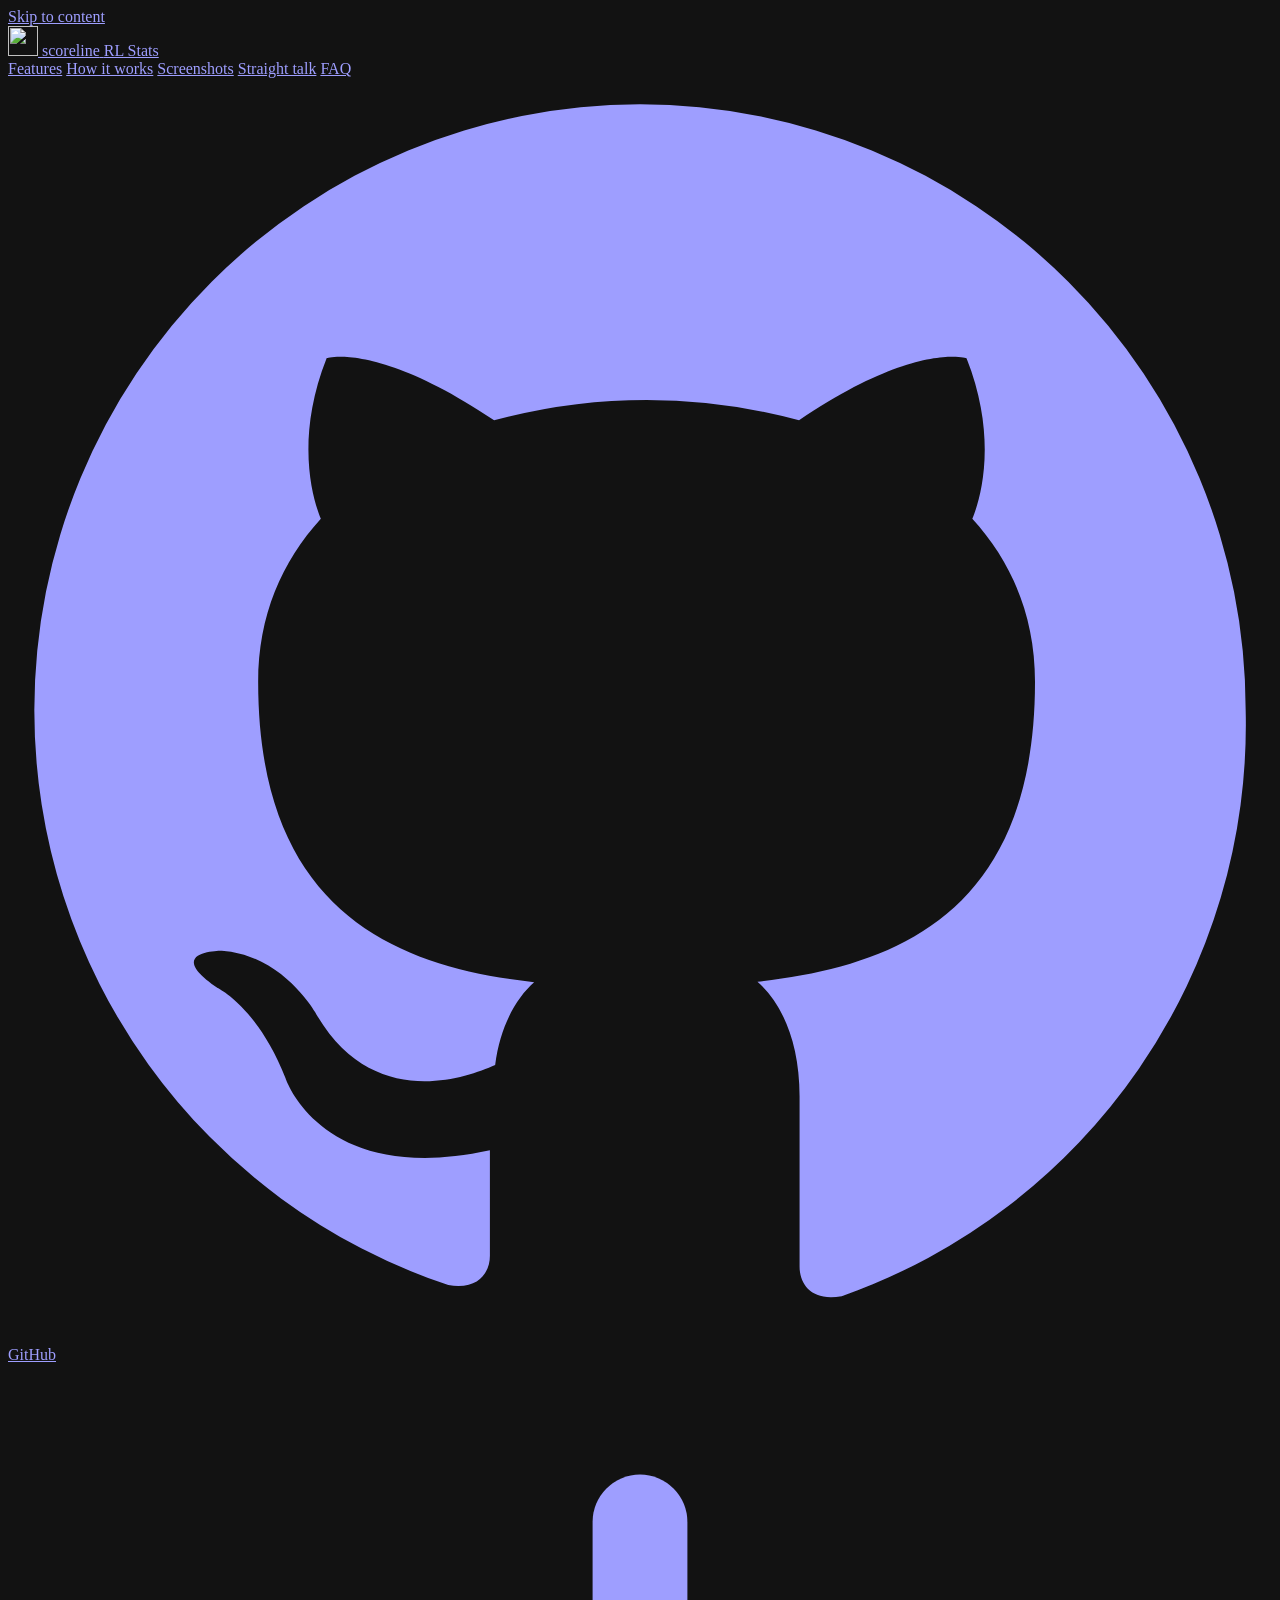
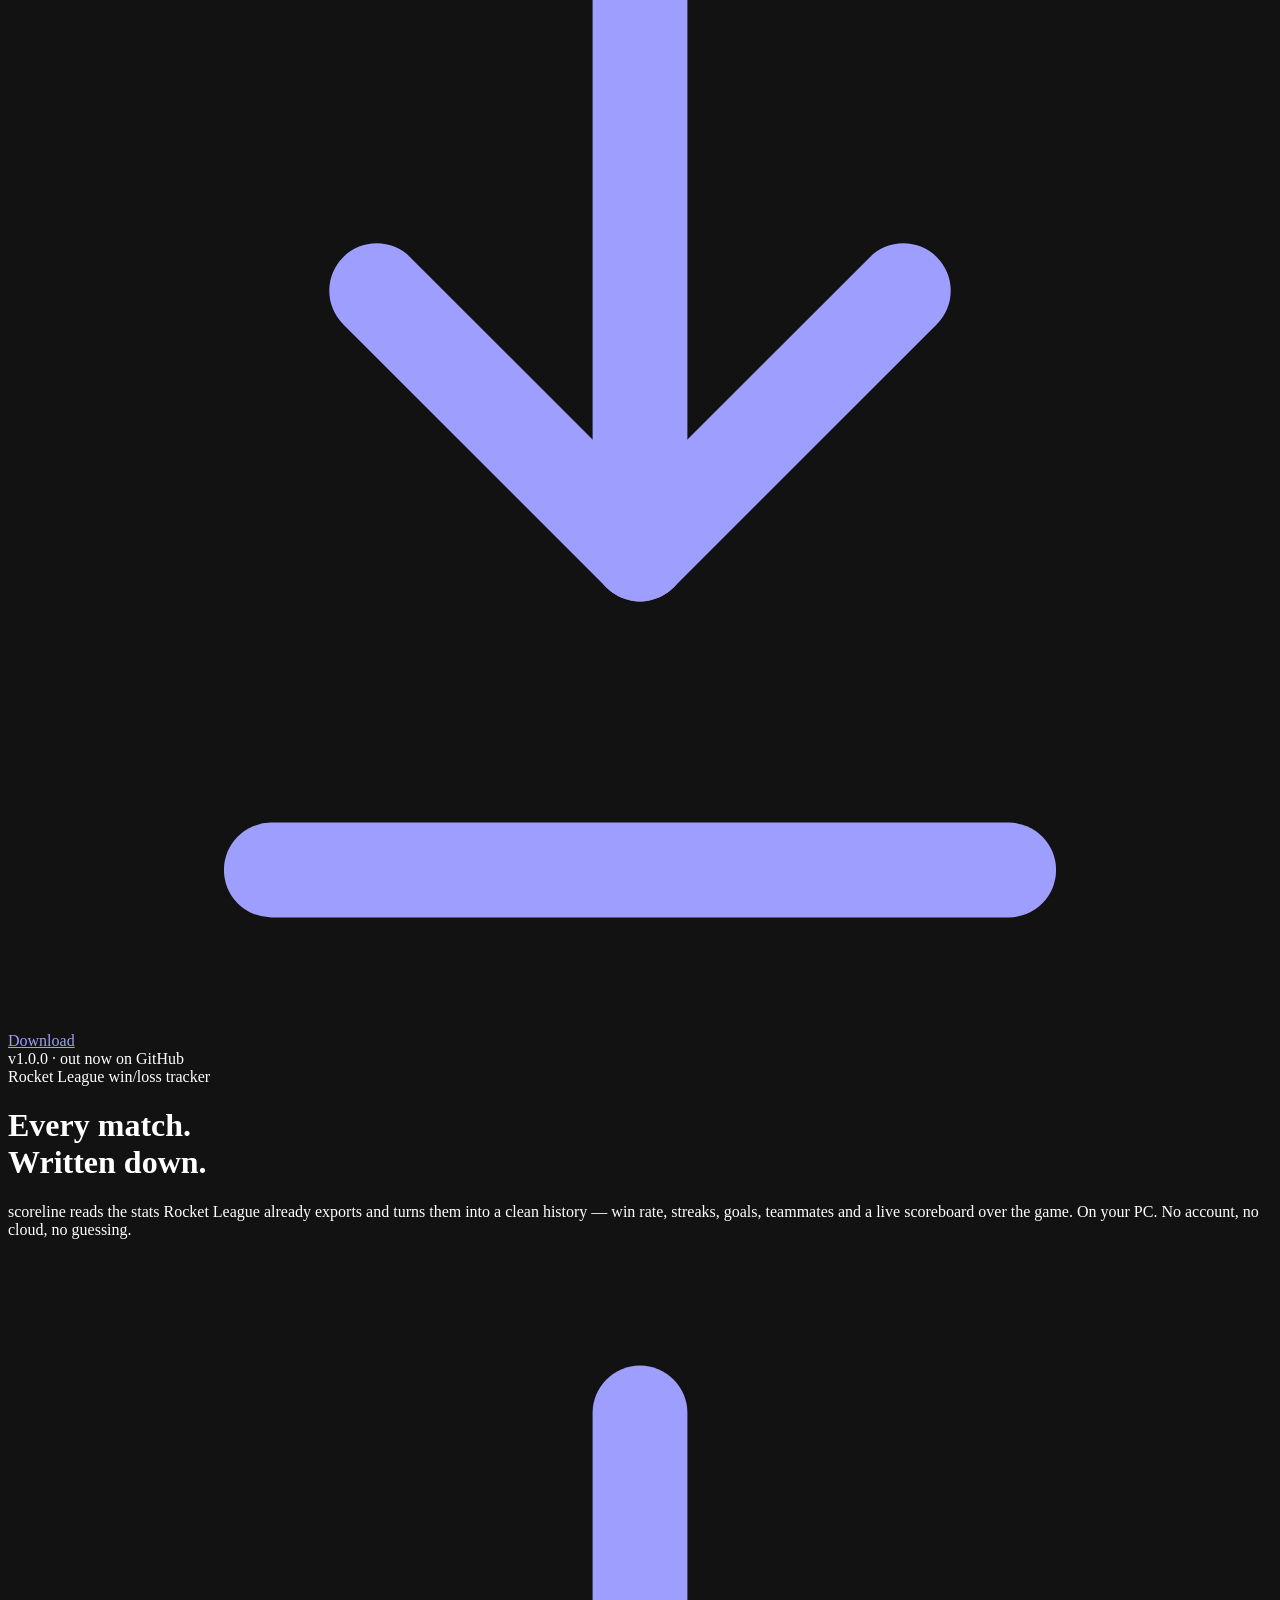
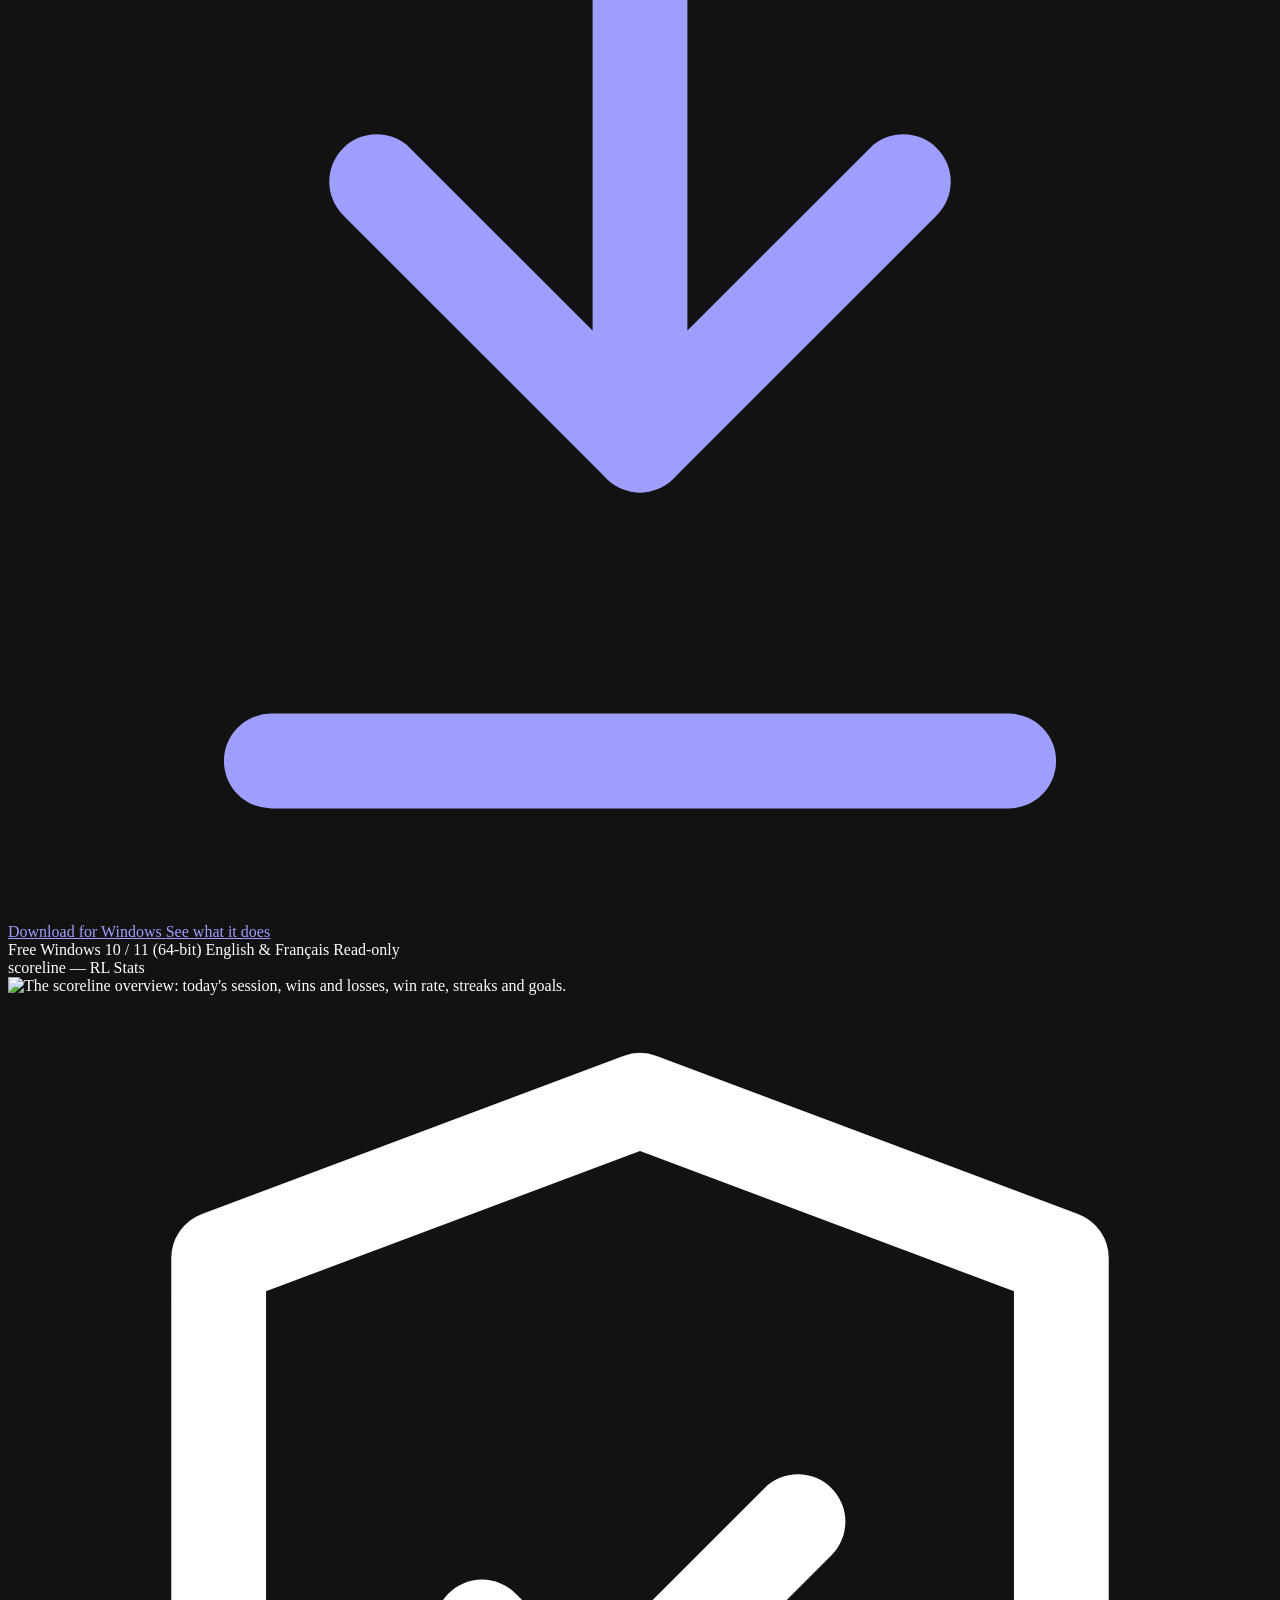
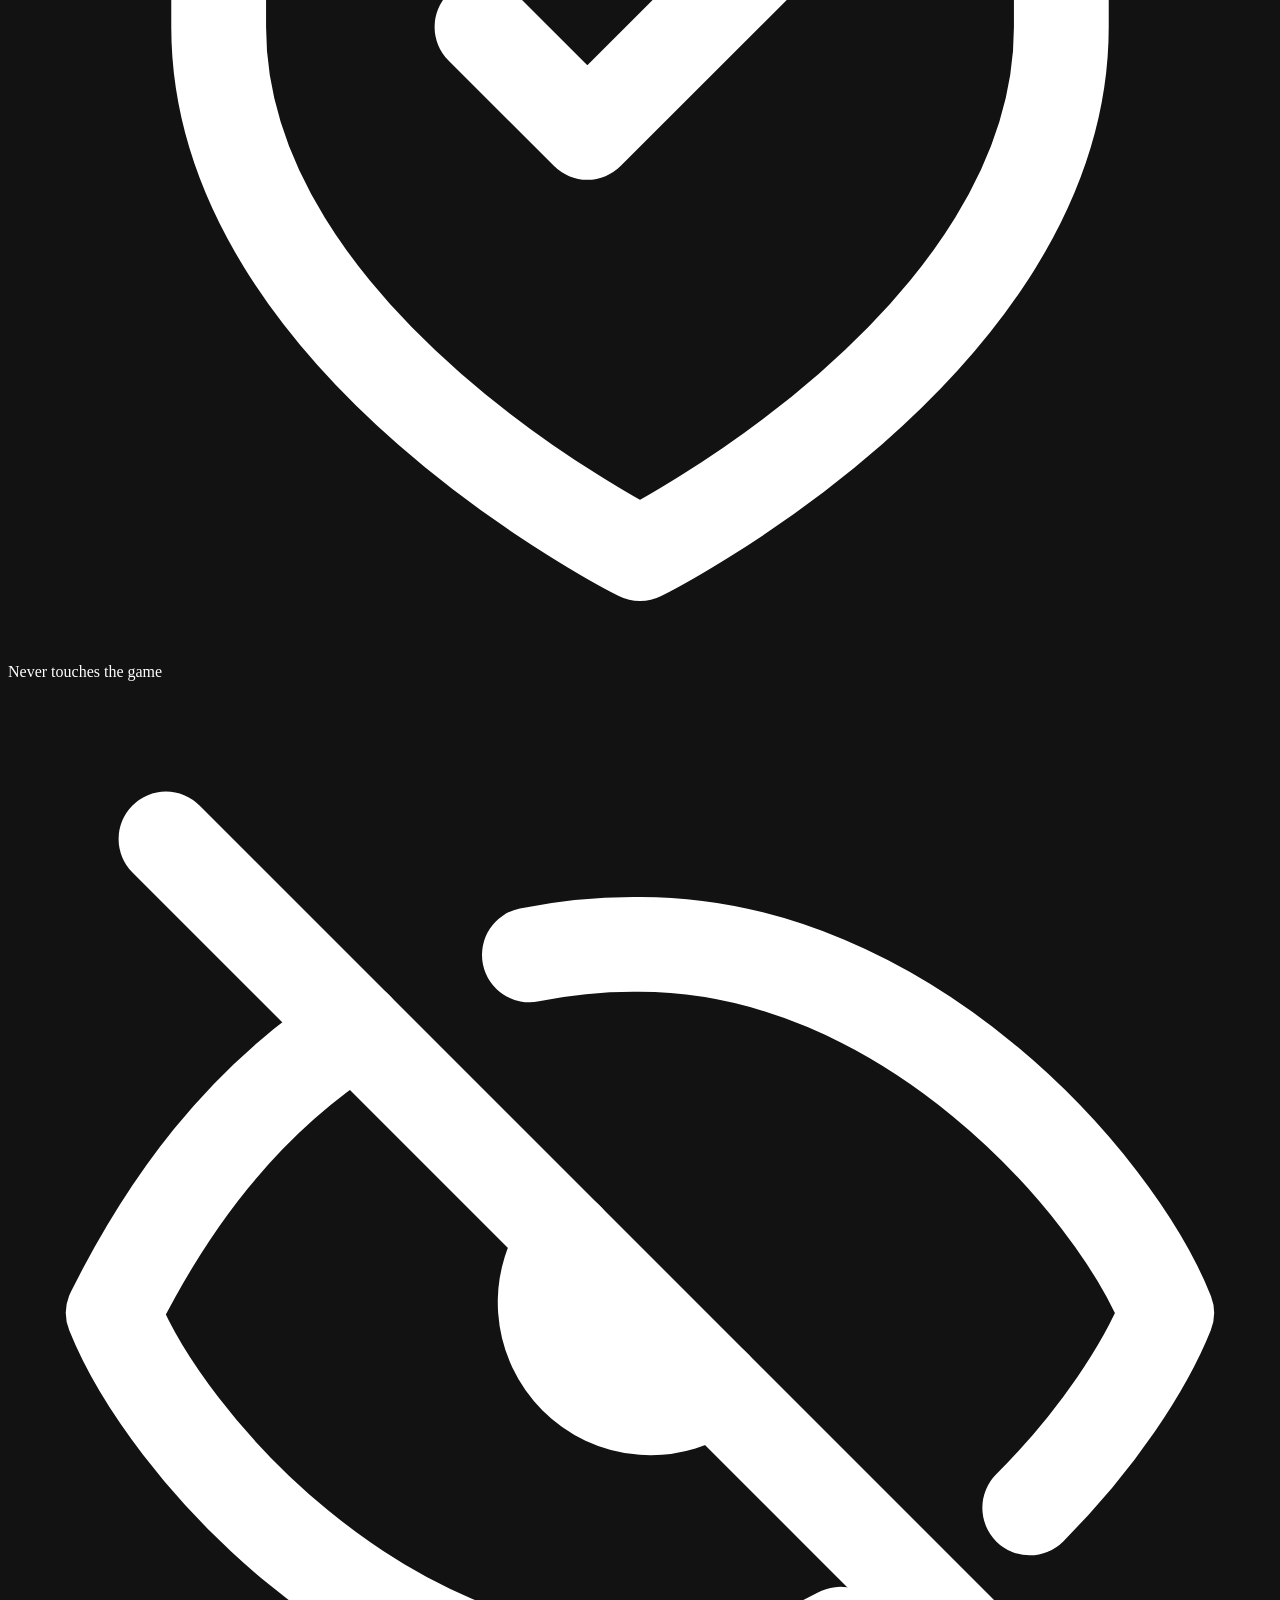
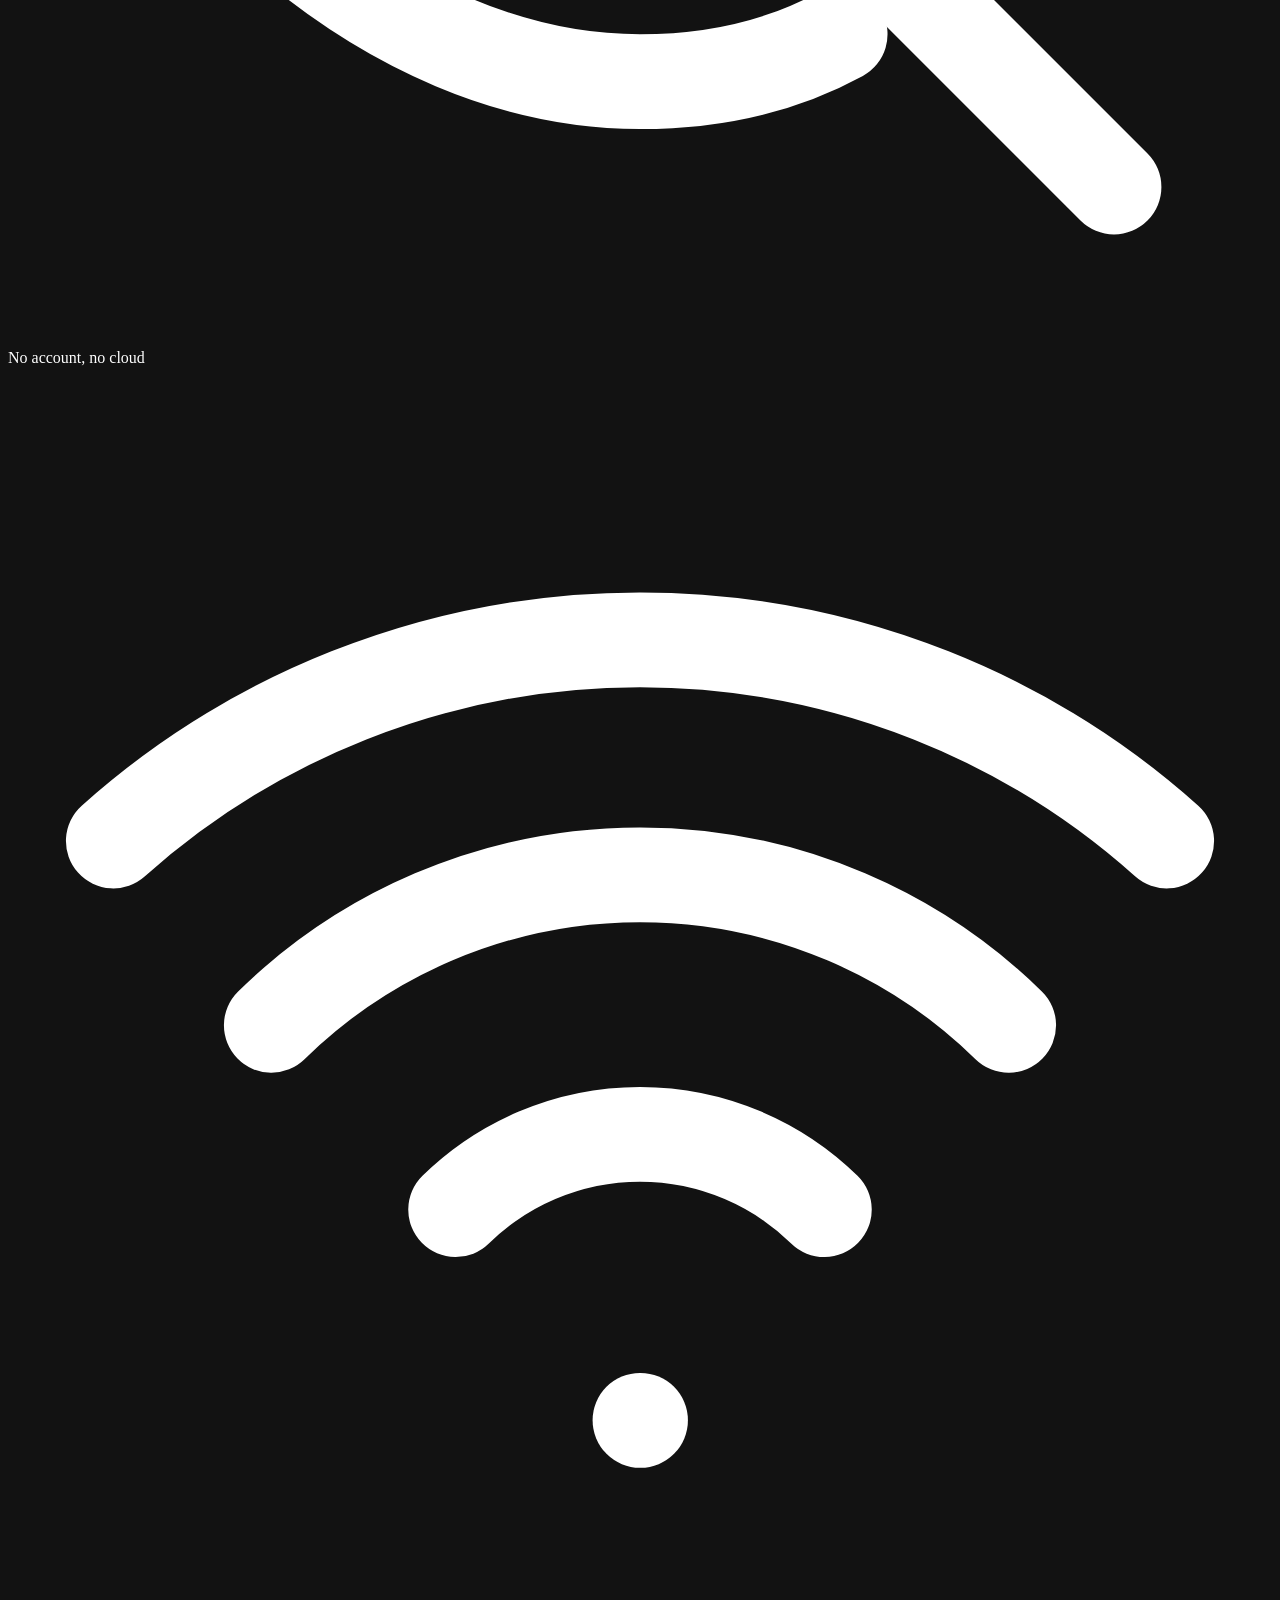
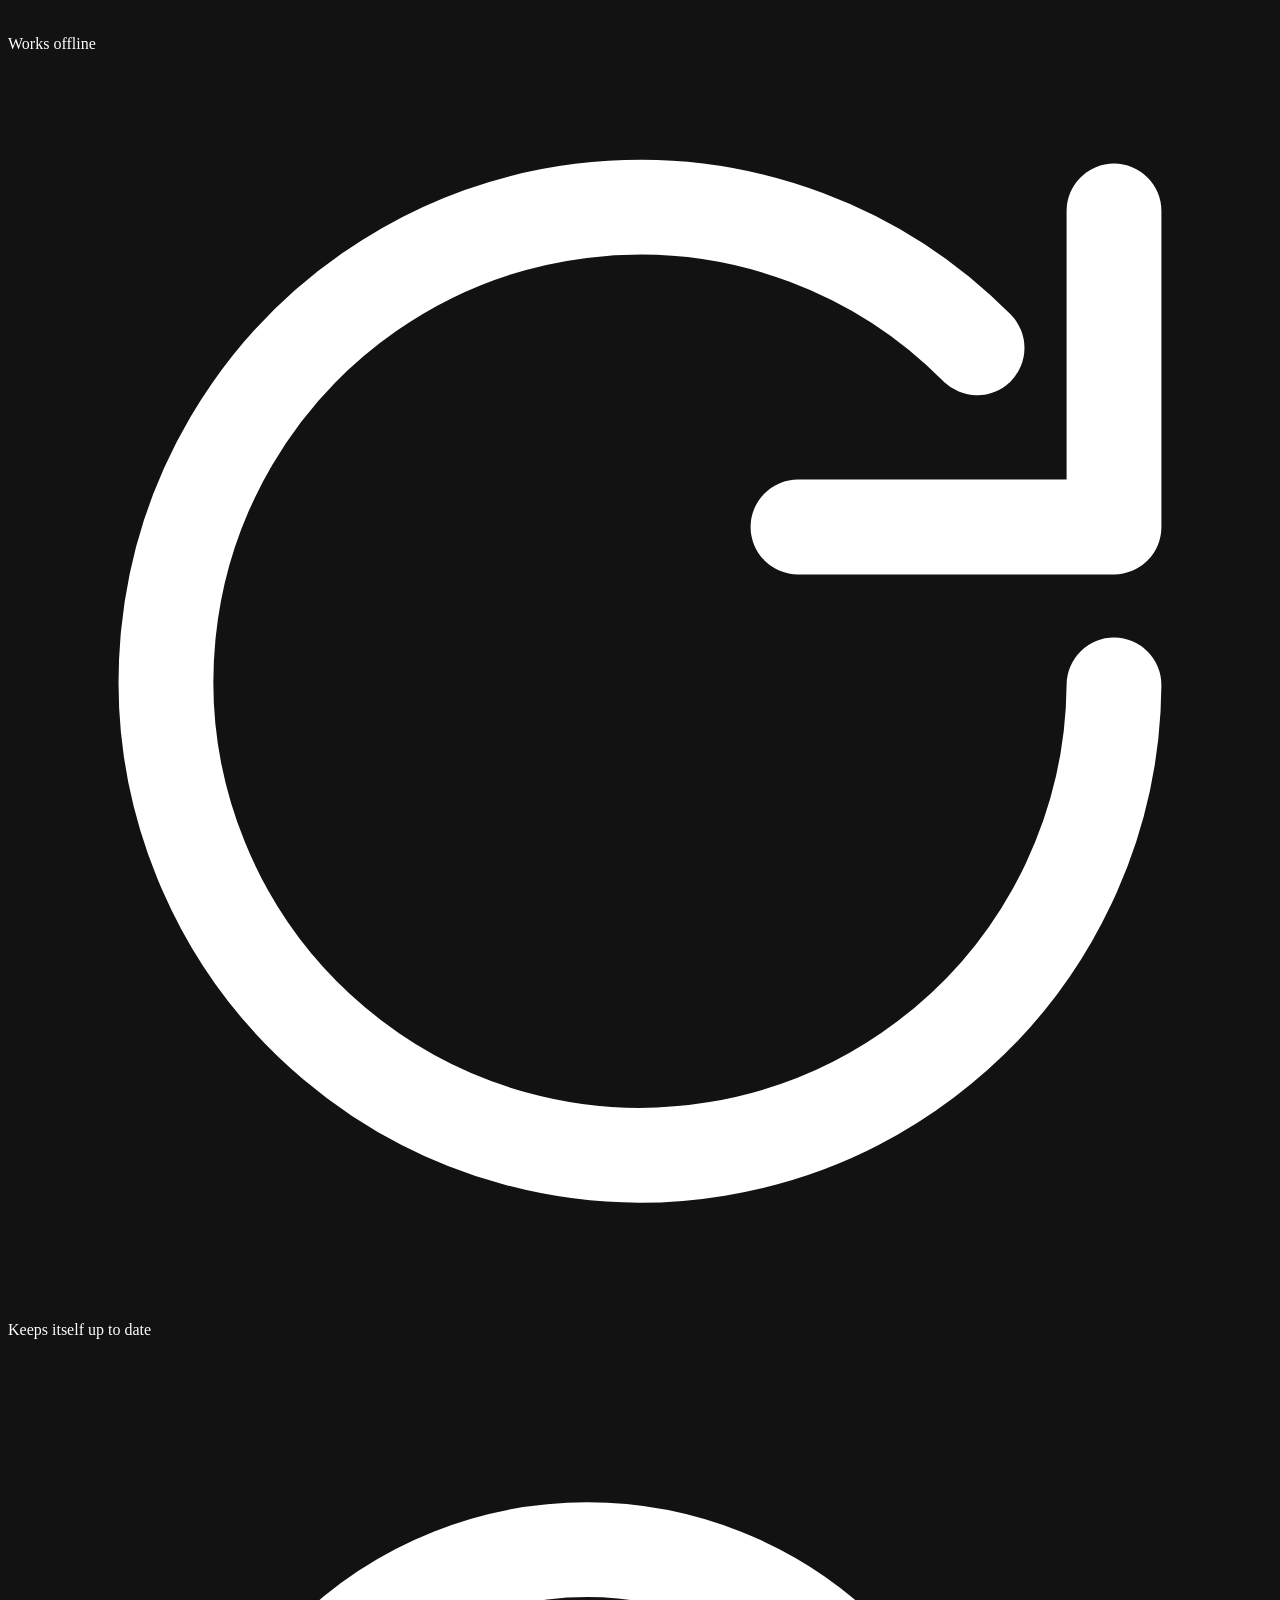
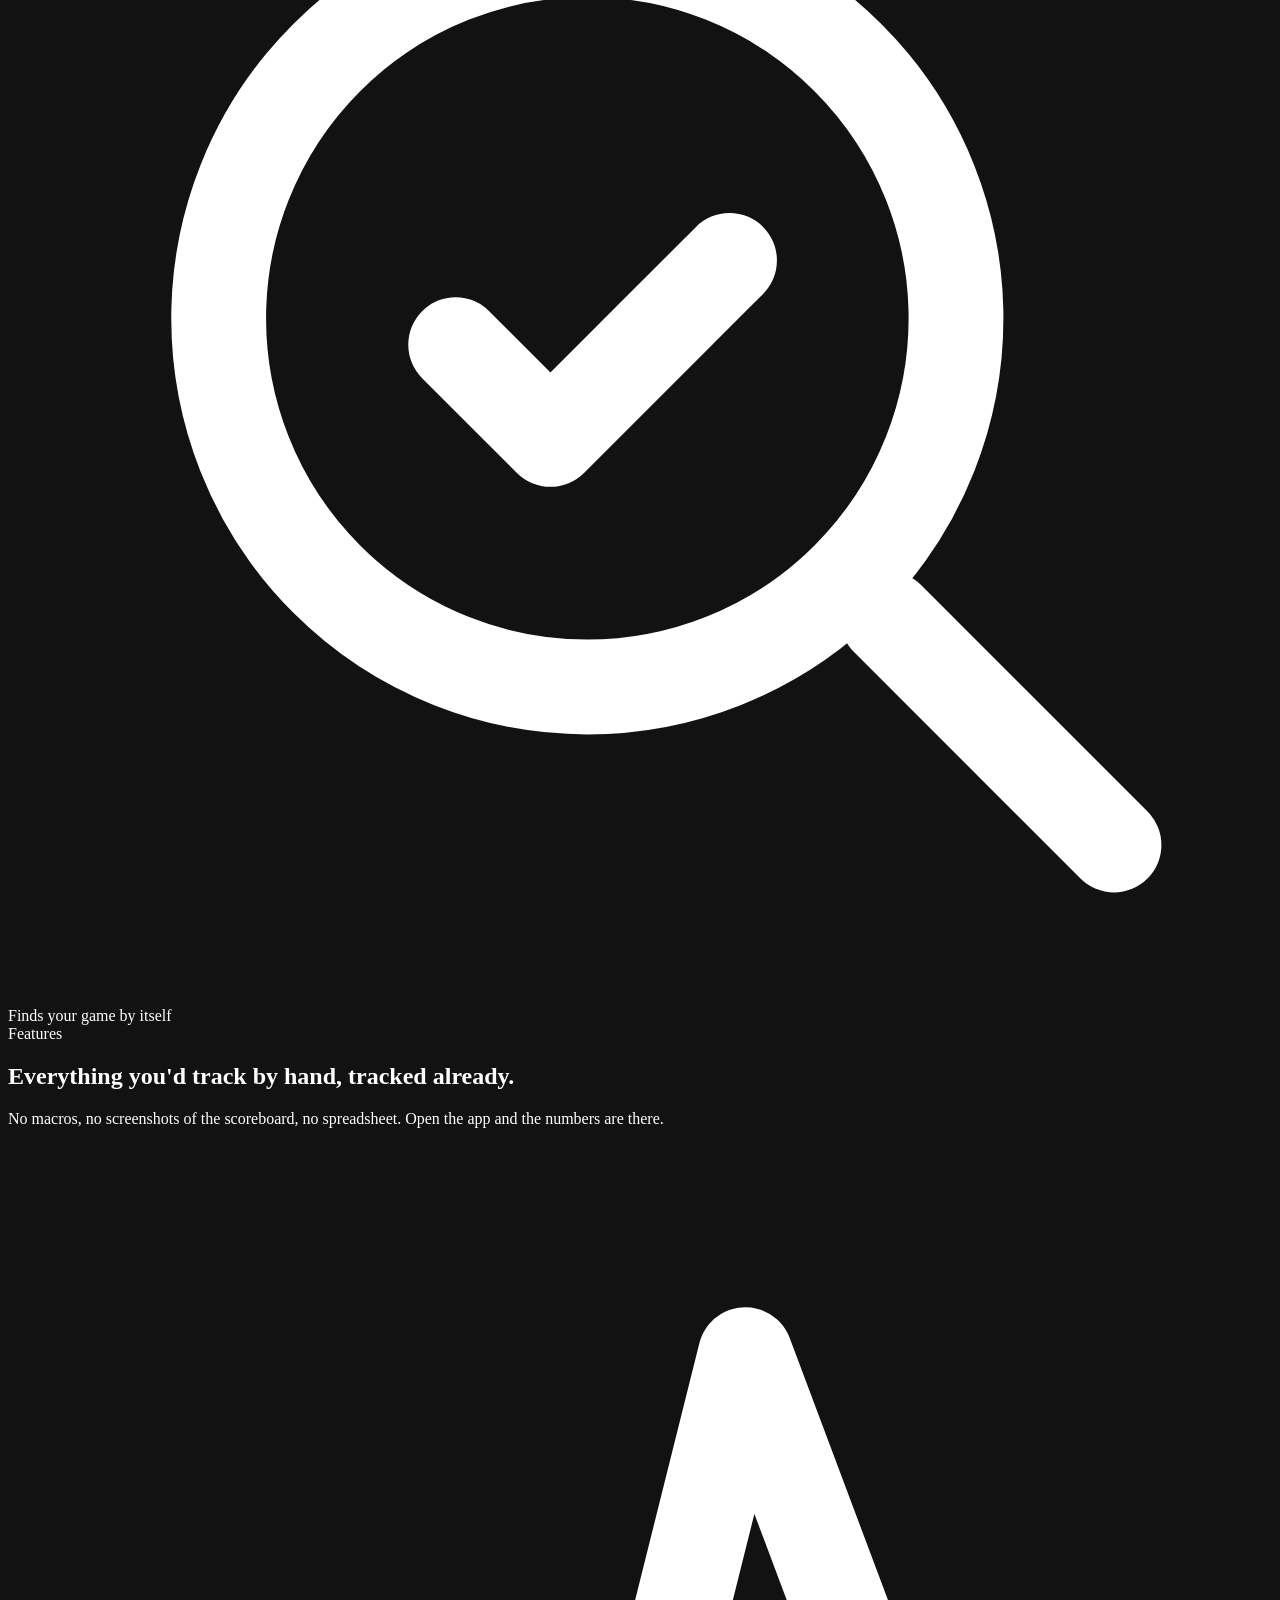
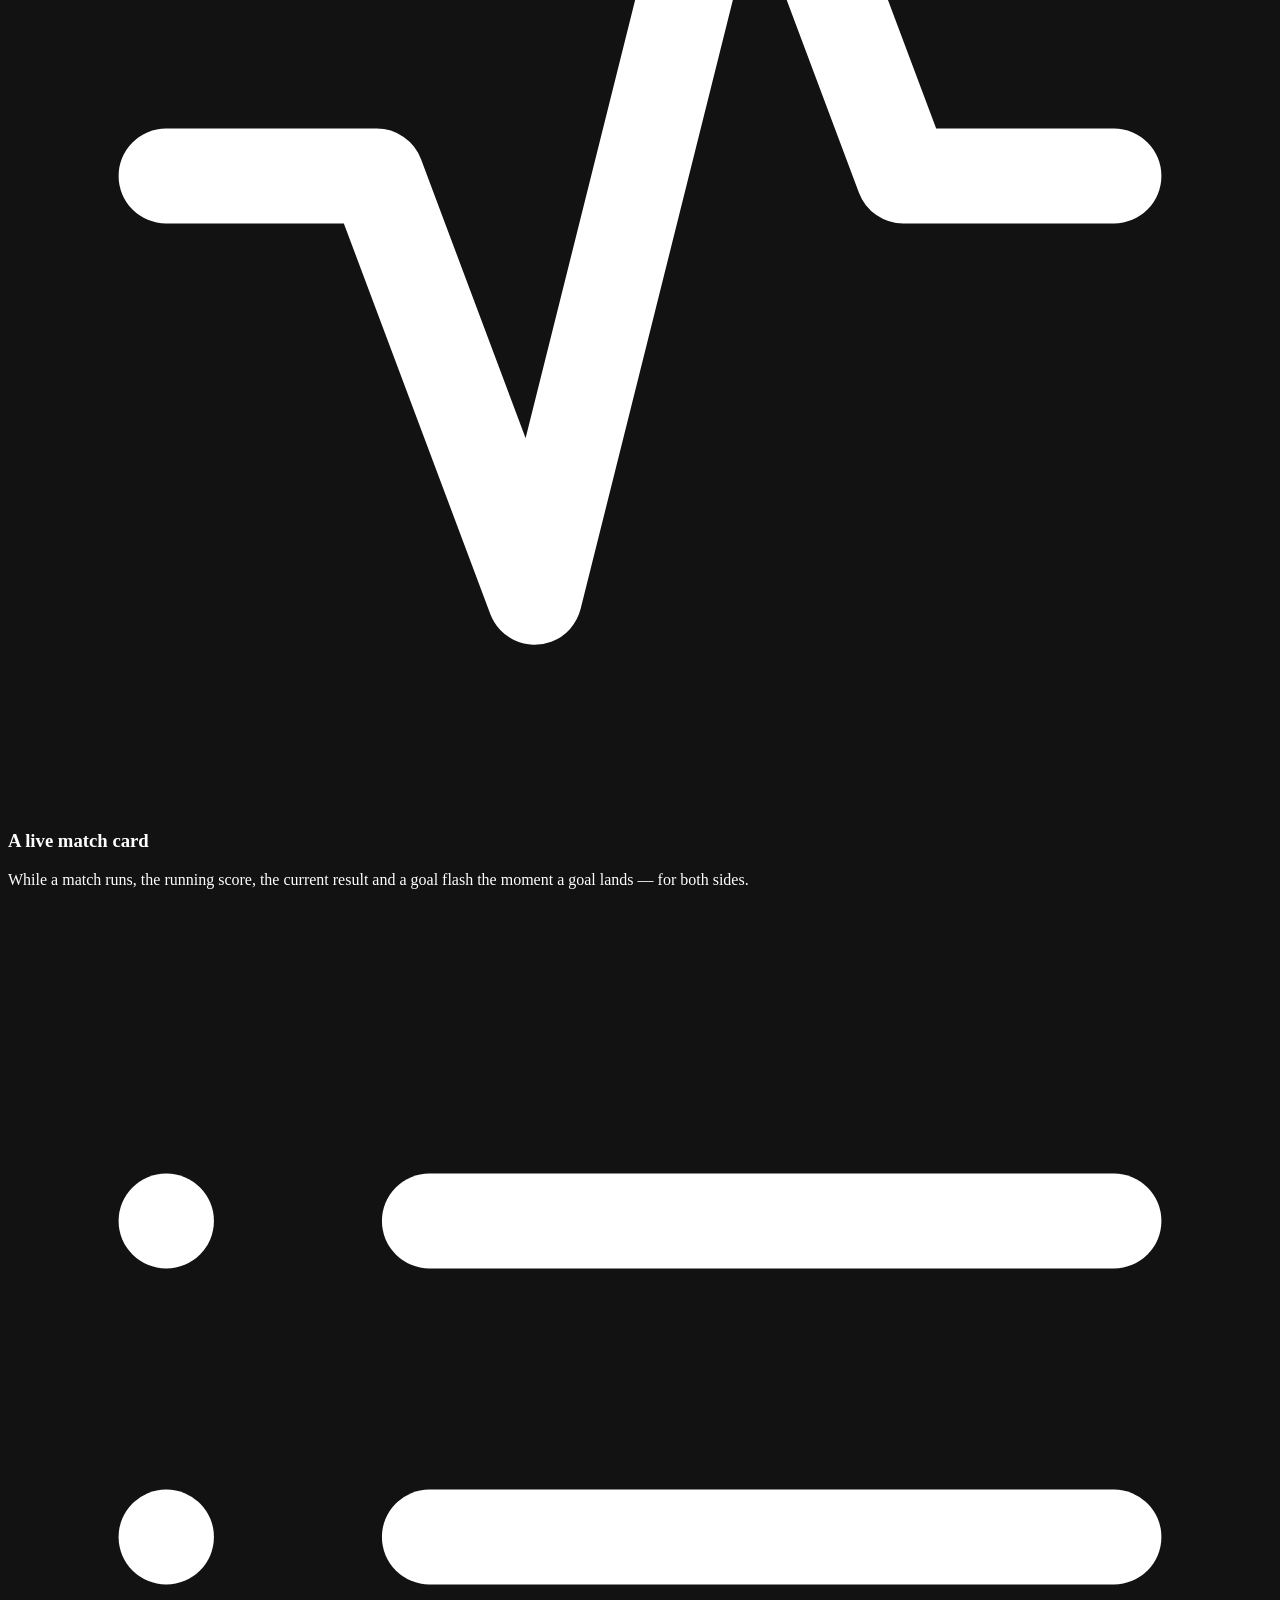
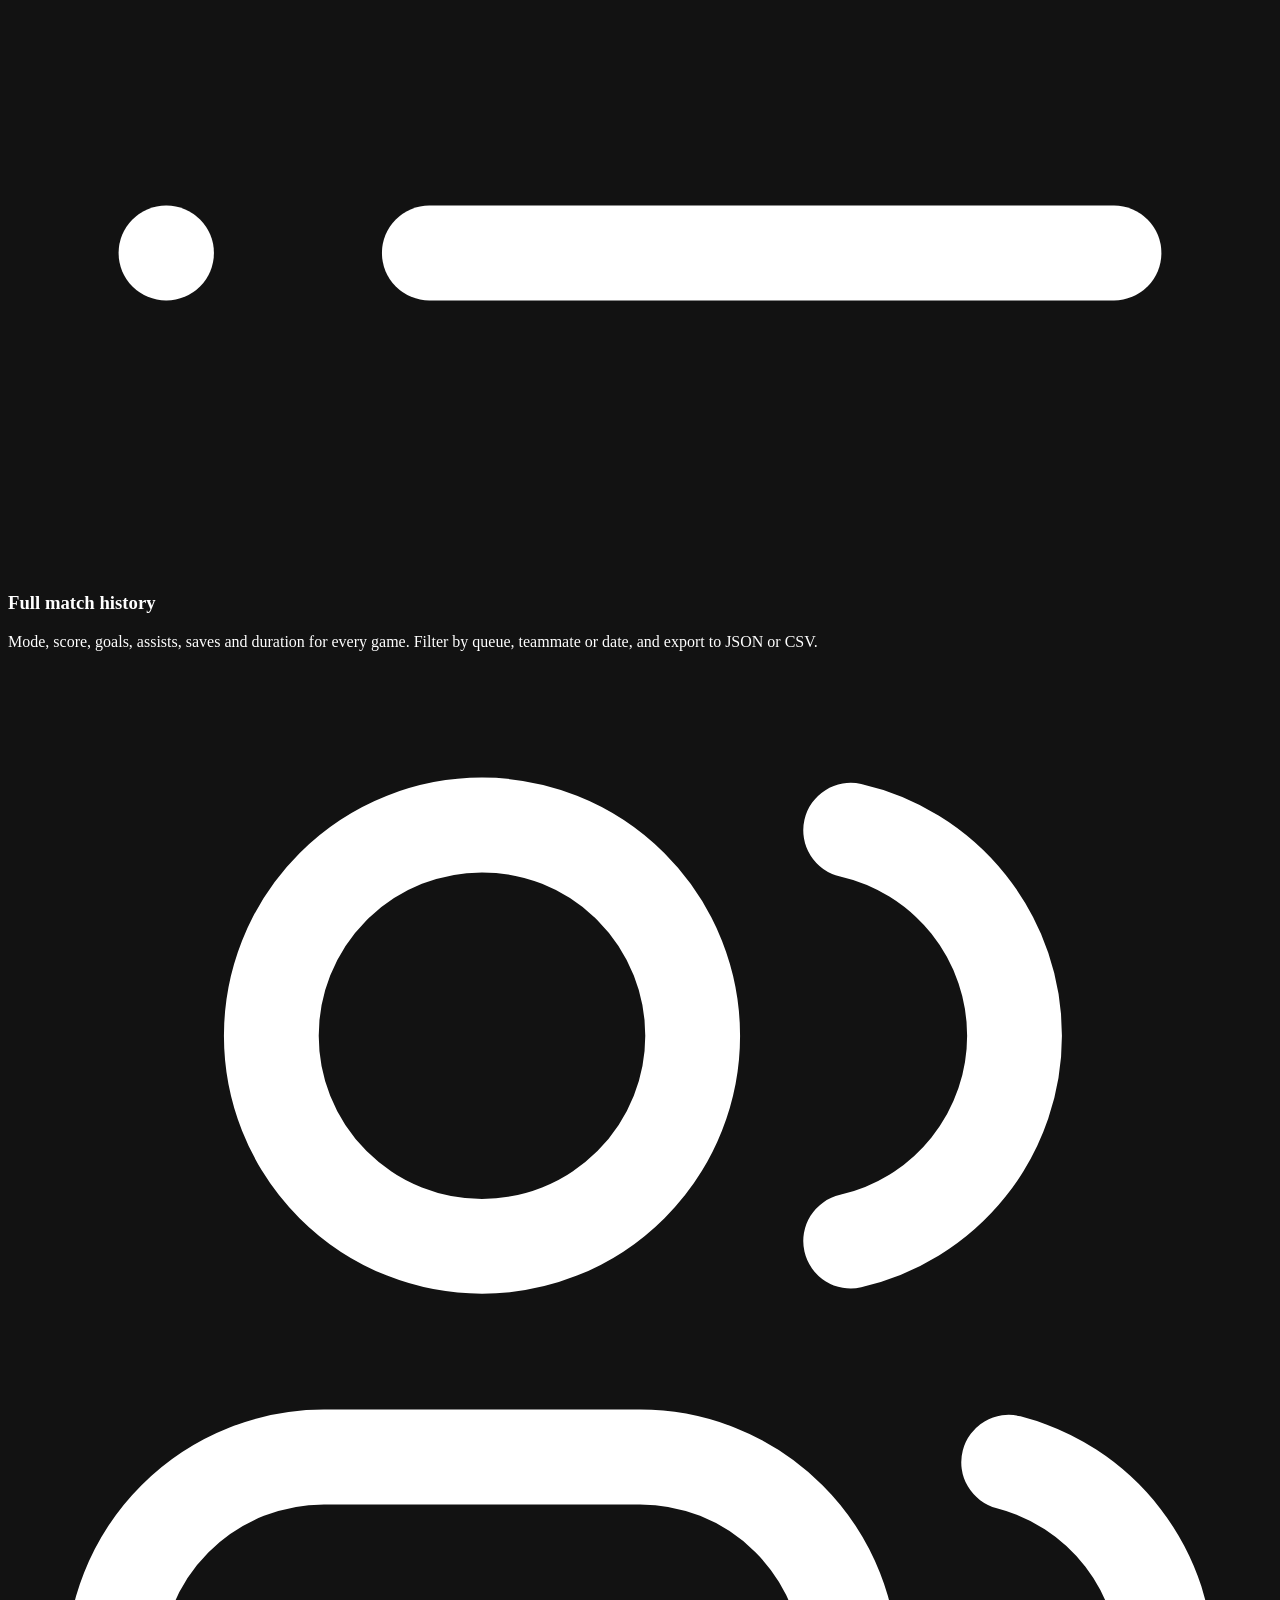
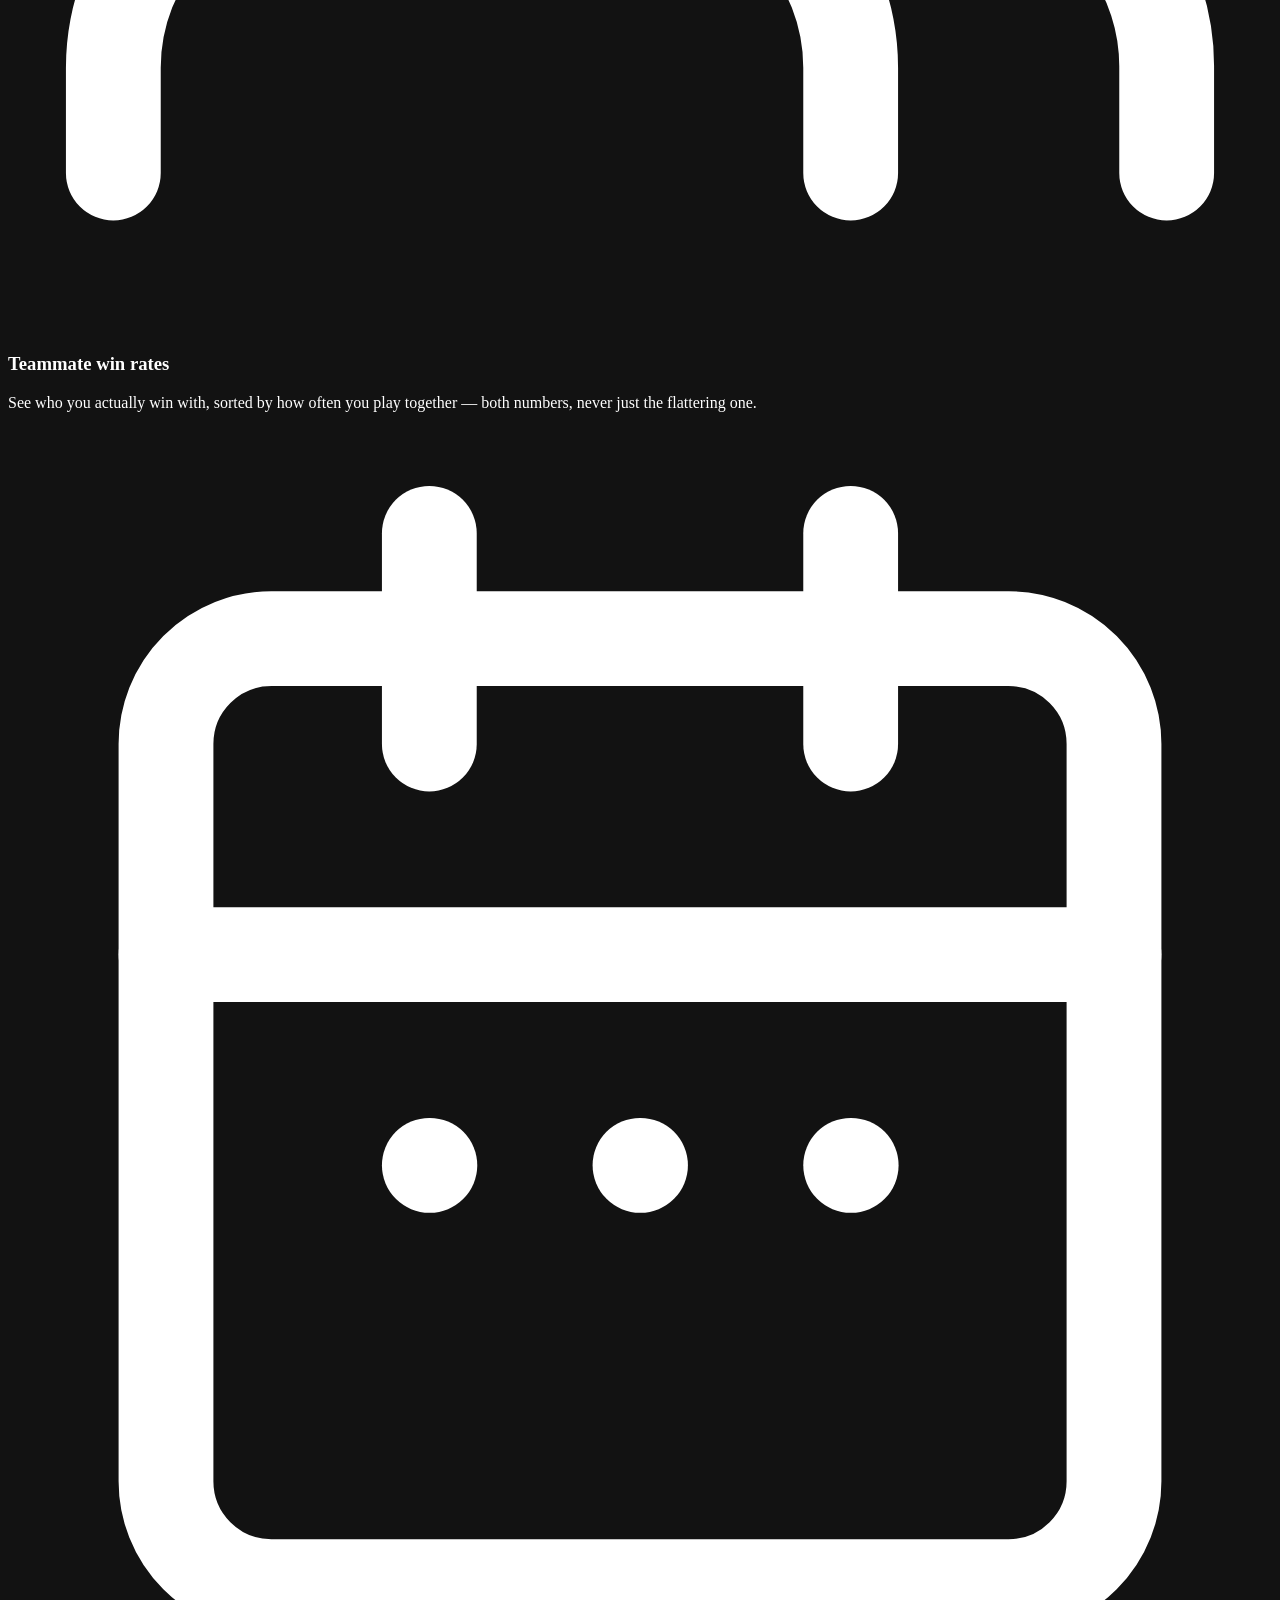
==== docs/index.html @ b396d037 "web: publish landing page (docs/index.html)" ====
<!DOCTYPE html>
<html lang="en">
<head>
<meta charset="UTF-8" />
<meta name="viewport" content="width=device-width, initial-scale=1" />
<title>scoreline — RL Stats · Rocket League win/loss tracker</title>
<meta name="description" content="scoreline reads the stats Rocket League already exports and turns them into a clean match history: win rate, streaks, goals, teammates and a live scoreboard. Read-only, on your PC, no account." />
<meta name="theme-color" content="#0a0d12" />
<meta name="color-scheme" content="dark" />
<link rel="canonical" href="https://scoreline001.github.io/rl-stats/" />
<link rel="icon" href="logo.png" />

<!-- Share cards: this page gets pasted in Discord/WhatsApp, so the preview
     shows the app, the name and one honest line. -->
<meta property="og:type" content="website" />
<meta property="og:title" content="scoreline — Rocket League win/loss tracker" />
<meta property="og:description" content="Win rate, streaks, goals, teammates — read from the stats socket the game itself opens. Read-only, offline, no account." />
<meta property="og:image" content="shots/overview.png" />
<meta name="twitter:card" content="summary_large_image" />
<meta name="twitter:title" content="scoreline — Rocket League win/loss tracker" />
<meta name="twitter:description" content="Every match. Written down. Read-only, offline, no account." />
<meta name="twitter:image" content="shots/overview.png" />

<!-- The reveal animation only ever hides content while JS is running: the
     "js" class gates it, and a timer un-hides everything as a safety net. -->
<script>document.documentElement.classList.add('js');</script>
<link rel="stylesheet" href="styles.css" />
</head>
<body>

<a class="skip" href="#top">Skip to content</a>

<!--
  Download links point at GitHub Releases for scoreline001/rl-stats.
  The static hrefs below are the fallback; a small script upgrades them to
  the exact asset URL (and fills version / size / date) when GitHub answers.
-->
<nav class="nav">
  <div class="wrap nav-inner">
    <a class="brand" href="#top" aria-label="scoreline — RL Stats, home">
      <img src="logo.png" alt="" width="30" height="30" />
      <span>scoreline</span>
      <span class="tag">RL Stats</span>
    </a>
    <div class="nav-links">
      <a href="#features">Features</a>
      <a href="#how">How it works</a>
      <a href="#screens">Screenshots</a>
      <a href="#straight">Straight talk</a>
      <a href="#faq">FAQ</a>
    </div>
    <a class="nav-gh" href="https://github.com/scoreline001/rl-stats" target="_blank" rel="noopener" aria-label="scoreline on GitHub">
      <svg viewBox="0 0 24 24" fill="currentColor" aria-hidden="true"><path d="M12 .5A11.5 11.5 0 0 0 .5 12a11.5 11.5 0 0 0 7.86 10.92c.58.1.79-.25.79-.56v-2c-3.2.7-3.88-1.37-3.88-1.37-.53-1.35-1.29-1.71-1.29-1.71-1.06-.72.08-.71.08-.71 1.17.08 1.79 1.2 1.79 1.2 1.04 1.79 2.73 1.27 3.4.97.1-.76.41-1.28.74-1.57-2.55-.29-5.24-1.28-5.24-5.7 0-1.26.45-2.29 1.19-3.1-.12-.29-.52-1.46.11-3.05 0 0 .97-.31 3.18 1.18a11 11 0 0 1 5.79 0c2.2-1.5 3.18-1.18 3.18-1.18.63 1.59.23 2.76.11 3.05.74.81 1.19 1.84 1.19 3.1 0 4.43-2.7 5.4-5.27 5.69.42.36.8 1.08.8 2.18v3.23c0 .31.21.67.8.56A11.5 11.5 0 0 0 23.5 12 11.5 11.5 0 0 0 12 .5Z"/></svg>
      <span class="stars js-stars">GitHub</span>
    </a>
    <a class="btn btn-primary" href="#download">
      <svg viewBox="0 0 24 24" fill="none" stroke="currentColor" stroke-width="1.8" stroke-linecap="round" stroke-linejoin="round" aria-hidden="true"><path d="M12 3v12"/><path d="m7 10 5 5 5-5"/><path d="M5 21h14"/></svg>
      Download
    </a>
  </div>
</nav>

<header class="hero" id="top">
  <div class="wrap hero-grid">
    <div>
      <div class="pill">
        <span class="dot" aria-hidden="true"></span>
        <span class="js-version">v1.0.0</span>
        <span class="pill-sep" aria-hidden="true">·</span>
        <span>out now on GitHub</span>
      </div>
      <div class="eyebrow">Rocket League win/loss tracker</div>
      <h1>Every match.<br /><span class="hl">Written down.</span></h1>
      <p class="lead">
        scoreline reads the stats Rocket League already exports and turns them into a clean
        history — win rate, streaks, goals, teammates and a live scoreboard over the
        game. On your PC. No account, no cloud, no guessing.
      </p>
      <div class="cta-row">
        <a class="btn btn-primary js-dl-setup" href="https://github.com/scoreline001/rl-stats/releases/latest">
          <svg viewBox="0 0 24 24" fill="none" stroke="currentColor" stroke-width="1.8" stroke-linecap="round" stroke-linejoin="round" aria-hidden="true"><path d="M12 3v12"/><path d="m7 10 5 5 5-5"/><path d="M5 21h14"/></svg>
          Download for Windows
        </a>
        <a class="btn btn-ghost" href="#features">See what it does</a>
      </div>
      <div class="meta">
        <span>Free</span>
        <span>Windows 10 / 11 (64-bit)</span>
        <span>English &amp; Français</span>
        <span>Read-only</span>
      </div>
    </div>

    <div class="hero-shot">
      <div class="window" role="img" aria-label="scoreline overview screen">
        <div class="window-bar">
          <span class="dots" aria-hidden="true"><i></i><i></i><i></i></span>
          <span class="title">scoreline — RL Stats</span>
        </div>
        <img src="shots/overview.png" alt="The scoreline overview: today's session, wins and losses, win rate, streaks and goals." width="1224" height="821" fetchpriority="high" />
      </div>
    </div>
  </div>
</header>

<section class="strip" aria-label="At a glance">
  <div class="wrap strip-inner">
    <span class="strip-item">
      <svg viewBox="0 0 24 24" fill="none" stroke="currentColor" stroke-width="1.8" stroke-linecap="round" stroke-linejoin="round" aria-hidden="true"><path d="M12 22s8-4 8-10V5l-8-3-8 3v7c0 6 8 10 8 10Z"/><path d="m9 12 2 2 4-4"/></svg>
      Never touches the game
    </span>
    <span class="strip-item">
      <svg viewBox="0 0 24 24" fill="none" stroke="currentColor" stroke-width="1.8" stroke-linecap="round" stroke-linejoin="round" aria-hidden="true"><path d="M3 3l18 18"/><path d="M10.6 10.6a2 2 0 0 0 2.8 2.8"/><path d="M9.9 5.2A9.8 9.8 0 0 1 12 5c5 0 9 4.5 10 7-.4 1-1.3 2.4-2.6 3.7"/><path d="M6.6 6.6C4.4 8 3 10 2 12c1 2.5 5 7 10 7 1.4 0 2.7-.3 3.8-.9"/></svg>
      No account, no cloud
    </span>
    <span class="strip-item">
      <svg viewBox="0 0 24 24" fill="none" stroke="currentColor" stroke-width="1.8" stroke-linecap="round" stroke-linejoin="round" aria-hidden="true"><path d="M5 12.5a10 10 0 0 1 14 0"/><path d="M8.5 16a5 5 0 0 1 7 0"/><path d="M2 9a15 15 0 0 1 20 0"/><path d="M12 20h.01"/></svg>
      Works offline
    </span>
    <span class="strip-item">
      <svg viewBox="0 0 24 24" fill="none" stroke="currentColor" stroke-width="1.8" stroke-linecap="round" stroke-linejoin="round" aria-hidden="true"><path d="M21 12a9 9 0 1 1-2.6-6.4"/><path d="M21 3v6h-6"/></svg>
      Keeps itself up to date
    </span>
    <span class="strip-item">
      <svg viewBox="0 0 24 24" fill="none" stroke="currentColor" stroke-width="1.8" stroke-linecap="round" stroke-linejoin="round" aria-hidden="true"><circle cx="11" cy="11" r="7"/><path d="m21 21-4.3-4.3"/><path d="m8.5 11.5 1.8 1.8 3.4-3.4"/></svg>
      Finds your game by itself
    </span>
  </div>
</section>

<section class="section" id="features">
  <div class="wrap">
    <div class="section-head reveal">
      <div class="eyebrow">Features</div>
      <h2>Everything you'd track by hand, tracked already.</h2>
      <p>No macros, no screenshots of the scoreboard, no spreadsheet. Open the app and the numbers are there.</p>
    </div>

    <div class="grid">
      <article class="card reveal">
        <div class="ic"><svg viewBox="0 0 24 24" fill="none" stroke="currentColor" stroke-width="1.8" stroke-linecap="round" stroke-linejoin="round" aria-hidden="true"><path d="M3 12h4l3 8 4-16 3 8h4"/></svg></div>
        <h3>A live match card</h3>
        <p>While a match runs, the running score, the current result and a goal flash the moment a goal lands — for both sides.</p>
      </article>

      <article class="card reveal">
        <div class="ic"><svg viewBox="0 0 24 24" fill="none" stroke="currentColor" stroke-width="1.8" stroke-linecap="round" stroke-linejoin="round" aria-hidden="true"><path d="M8 6h13"/><path d="M8 12h13"/><path d="M8 18h13"/><path d="M3 6h.01"/><path d="M3 12h.01"/><path d="M3 18h.01"/></svg></div>
        <h3>Full match history</h3>
        <p>Mode, score, goals, assists, saves and duration for every game. Filter by queue, teammate or date, and export to JSON or CSV.</p>
      </article>

      <article class="card reveal">
        <div class="ic"><svg viewBox="0 0 24 24" fill="none" stroke="currentColor" stroke-width="1.8" stroke-linecap="round" stroke-linejoin="round" aria-hidden="true"><path d="M16 21v-2a4 4 0 0 0-4-4H6a4 4 0 0 0-4 4v2"/><circle cx="9" cy="7" r="4"/><path d="M22 21v-2a4 4 0 0 0-3-3.9"/><path d="M16 3.1a4 4 0 0 1 0 7.8"/></svg></div>
        <h3>Teammate win rates</h3>
        <p>See who you actually win with, sorted by how often you play together — both numbers, never just the flattering one.</p>
      </article>

      <article class="card reveal">
        <div class="ic"><svg viewBox="0 0 24 24" fill="none" stroke="currentColor" stroke-width="1.8" stroke-linecap="round" stroke-linejoin="round" aria-hidden="true"><rect x="3" y="4" width="18" height="18" rx="2"/><path d="M16 2v4"/><path d="M8 2v4"/><path d="M3 10h18"/><path d="M8 14h.01"/><path d="M12 14h.01"/><path d="M16 14h.01"/></svg></div>
        <h3>Weekly &amp; monthly reports</h3>
        <p>Turn the last 7 or 30 days into one block: win rate, best and current streak, and how you compare with the window before it.</p>
      </article>

      <article class="card reveal">
        <div class="ic"><svg viewBox="0 0 24 24" fill="none" stroke="currentColor" stroke-width="1.8" stroke-linecap="round" stroke-linejoin="round" aria-hidden="true"><path d="M17 21v-2a4 4 0 0 0-4-4H5a4 4 0 0 0-4 4v2"/><circle cx="9" cy="7" r="4"/><path d="M23 21v-2a4 4 0 0 0-3-3.87"/><path d="M16 3.13a4 4 0 0 1 0 7.75"/><path d="M3 14h4"/><path d="M5 12v4"/></svg></div>
        <h3>Party or random?</h3>
        <p>Scoreline says how you queued — confirmed by one click, or inferred from party-leader flags. When the game doesn't say, it admits it instead of guessing.</p>
      </article>

      <article class="card reveal">
        <div class="ic"><svg viewBox="0 0 24 24" fill="none" stroke="currentColor" stroke-width="1.8" stroke-linecap="round" stroke-linejoin="round" aria-hidden="true"><path d="M20 21a8 8 0 0 0-16 0"/><circle cx="12" cy="8" r="5"/><path d="M19 3l1.5 1.5L23 2"/></svg></div>
        <h3>Your name, remembered</h3>
        <p>Pick your in-game name once from the list of players the app has seen. Every match you already played is re-attributed — nothing recorded before the name was set is lost.</p>
      </article>

      <article class="card reveal">
        <div class="ic"><svg viewBox="0 0 24 24" fill="none" stroke="currentColor" stroke-width="1.8" stroke-linecap="round" stroke-linejoin="round" aria-hidden="true"><circle cx="11" cy="11" r="7"/><path d="m21 21-4.3-4.3"/></svg></div>
        <h3>Open any match</h3>
        <p>The full scoreboard: both teams, every goal, ball speeds, and delete-only actions for the odd game that slipped in.</p>
      </article>

      <article class="card reveal">
        <div class="ic"><svg viewBox="0 0 24 24" fill="none" stroke="currentColor" stroke-width="1.8" stroke-linecap="round" stroke-linejoin="round" aria-hidden="true"><path d="M21 12a9 9 0 1 1-2.6-6.4"/><path d="M21 3v6h-6"/></svg></div>
        <h3>Quiet auto-update</h3>
        <p>When it's installed as a normal app, new versions download in the background and install on restart — and never mid-match.</p>
      </article>

      <article class="card wide reveal">
        <div class="ic"><svg viewBox="0 0 24 24" fill="none" stroke="currentColor" stroke-width="1.8" stroke-linecap="round" stroke-linejoin="round" aria-hidden="true"><rect x="3" y="3" width="18" height="14" rx="2"/><path d="M8 21h8"/><path d="M12 17v4"/></svg></div>
        <h3>An overlay that floats over the game</h3>
        <p>A tiny always-on-top scoreboard you can park in any of nine corners — your score against theirs, updating live. It never steals focus from Rocket League, and in lite mode it stays out of the way entirely.</p>
      </article>
    </div>
  </div>
</section>

<section class="section" id="how">
  <div class="wrap">
    <div class="section-head reveal">
      <div class="eyebrow">How it works</div>
      <h2>Three steps. Then it just runs.</h2>
      <p>scoreline doesn't hook the game or read its memory. Rocket League already exposes a local stats socket — scoreline simply listens to it.</p>
    </div>
    <div class="steps">
      <div class="step reveal">
        <div class="n">1</div>
        <h3>Let the game write its config</h3>
        <p>Open Rocket League once so it creates its stats API file. scoreline finds it by itself — every Steam library, the Epic launcher's manifests, the real Documents folder (OneDrive too), and a scan of your drives.</p>
      </div>
      <div class="step reveal">
        <div class="n">2</div>
        <h3>Start scoreline</h3>
        <p>It connects to the socket the game already opens on your own PC. Nothing is injected and no game files are changed.</p>
      </div>
      <div class="step reveal">
        <div class="n">3</div>
        <h3>Play</h3>
        <p>Every match lands in your history as it ends, and the live card keeps score while you're in a game.</p>
      </div>
    </div>
    <p class="hint reveal">Only if your install lives somewhere truly unusual does Settings offer a manual <code>TAGame\Config</code> folder field — everything else is automatic.</p>
  </div>
</section>

<section class="section" id="screens">
  <div class="wrap">
    <div class="section-head reveal">
      <div class="eyebrow">Screenshots</div>
      <h2>What it looks like.</h2>
      <p>A dark, quiet dashboard built to be read at a glance after a match. Click any shot to enlarge.</p>
    </div>
    <div class="gallery">
      <figure class="shot tall reveal">
        <button class="shot-btn" type="button" data-full="shots/drawer.png" aria-label="Enlarge: match detail drawer">
          <img src="shots/drawer.png" alt="The match detail drawer: both teams, every goal, ball speeds." width="1224" height="821" loading="lazy" decoding="async" />
        </button>
        <figcaption>Open any match for the full scoreboard — both teams, each goal and the ball speed.</figcaption>
      </figure>
      <figure class="shot reveal">
        <button class="shot-btn" type="button" data-full="shots/matches.png" aria-label="Enlarge: match history">
          <img src="shots/matches.png" alt="Match history with filters and export." width="1224" height="821" loading="lazy" decoding="async" />
        </button>
        <figcaption>The history: filter by queue, teammate or date, then export.</figcaption>
      </figure>
      <figure class="shot reveal">
        <button class="shot-btn" type="button" data-full="shots/teammates.png" aria-label="Enlarge: teammate win rates">
          <img src="shots/teammates.png" alt="Win rate with teammates." width="1224" height="821" loading="lazy" decoding="async" />
        </button>
        <figcaption>Win rate with each teammate, sorted by how often you play together.</figcaption>
      </figure>
      <figure class="shot reveal">
        <button class="shot-btn" type="button" data-full="shots/live.png" aria-label="Enlarge: live match card">
          <img src="shots/live.png" alt="The live match card during a game." width="1224" height="821" loading="lazy" decoding="async" />
        </button>
        <figcaption>A live card keeps the running score while you play.</figcaption>
      </figure>
      <figure class="shot reveal">
        <button class="shot-btn" type="button" data-full="shots/settings.png" aria-label="Enlarge: settings screen">
          <img src="shots/settings.png" alt="Settings, including language and the Rocket League config folder." width="1224" height="821" loading="lazy" decoding="async" />
        </button>
        <figcaption>Built-in setup checks, language, and a manual config-folder field.</figcaption>
      </figure>
    </div>
  </div>
</section>

<section class="section" id="straight">
  <div class="wrap">
    <div class="section-head reveal">
      <div class="eyebrow">Straight talk</div>
      <h2>What it doesn't do.</h2>
      <p>An honest tracker is worth more than an optimistic one.</p>
    </div>
    <div class="honest">
      <article class="card reveal">
        <h3>
          <svg viewBox="0 0 24 24" fill="none" stroke="currentColor" stroke-width="1.8" stroke-linecap="round" stroke-linejoin="round" aria-hidden="true"><path d="M12 22s8-4 8-10V5l-8-3-8 3v7c0 6 8 10 8 10Z"/></svg>
          No touching the game
        </h3>
        <p>No injection, no memory reading, no game-file edits. It reads only the stats socket the game itself opens, on localhost.</p>
      </article>
      <article class="card reveal">
        <h3>
          <svg viewBox="0 0 24 24" fill="none" stroke="currentColor" stroke-width="1.8" stroke-linecap="round" stroke-linejoin="round" aria-hidden="true"><path d="M3 3l18 18"/><path d="M10.6 10.6a2 2 0 0 0 2.8 2.8"/><path d="M9.9 5.2A9.8 9.8 0 0 1 12 5c5 0 9 4.5 10 7-.4 1-1.3 2.4-2.6 3.7"/><path d="M6.6 6.6C4.4 8 3 10 2 12c1 2.5 5 7 10 7 1.4 0 2.7-.3 3.8-.9"/></svg>
          No phoning home
        </h3>
        <p>No account and no server. Your matches and settings stay in a folder on your own PC, and you can export them any time.</p>
      </article>
    </div>
  </div>
</section>

<section class="section" id="download">
  <div class="wrap">
    <div class="download reveal">
      <div class="eyebrow">Download</div>
      <div class="pill pill-lg"><span class="dot" aria-hidden="true"></span><span class="js-version">v1.0.0</span></div>
      <h2>Get scoreline for Windows</h2>
      <p>Windows 10 or 11, 64-bit. Take the installer for automatic updates, or the portable build if you'd rather not install anything at all.</p>

      <div class="dl-row">
        <a class="btn btn-primary js-dl-setup" href="https://github.com/scoreline001/rl-stats/releases/latest">
          <svg viewBox="0 0 24 24" fill="none" stroke="currentColor" stroke-width="1.8" stroke-linecap="round" stroke-linejoin="round" aria-hidden="true"><path d="M12 3v12"/><path d="m7 10 5 5 5-5"/><path d="M5 21h14"/></svg>
          Download installer
        </a>
        <a class="btn js-dl-portable" href="https://github.com/scoreline001/rl-stats/releases/latest">
          <svg viewBox="0 0 24 24" fill="none" stroke="currentColor" stroke-width="1.8" stroke-linecap="round" stroke-linejoin="round" aria-hidden="true"><path d="M12 3v12"/><path d="m7 10 5 5 5-5"/><path d="M5 21h14"/></svg>
          Download portable
        </a>
        <button class="btn btn-ghost" type="button" id="copy-link">
          <svg viewBox="0 0 24 24" fill="none" stroke="currentColor" stroke-width="1.8" stroke-linecap="round" stroke-linejoin="round" aria-hidden="true"><rect x="9" y="9" width="13" height="13" rx="2"/><path d="M5 15H4a2 2 0 0 1-2-2V4a2 2 0 0 1 2-2h9a2 2 0 0 1 2 2v1"/></svg>
          <span id="copy-link-text">Copy download link</span>
        </button>
      </div>

      <div class="dl-row dl-cards">
        <div class="dl-card">
          <span class="k">Installer — recommended</span>
          <span class="v js-setup-name">scoreline-setup-1.0.0-x64.exe</span>
          <span class="v js-setup-size">76 MB · start menu, uninstaller, auto-update</span>
        </div>
        <div class="dl-card">
          <span class="k">Portable</span>
          <span class="v js-portable-name">scoreline-1.0.0-portable.exe</span>
          <span class="v js-portable-size">75 MB · single file, nothing installed</span>
        </div>
      </div>

      <p class="dl-note js-date">Published on GitHub — <a href="https://github.com/scoreline001/rl-stats/releases">scoreline001/rl-stats</a>.</p>
    </div>
  </div>
</section>

<section class="section" id="faq">
  <div class="wrap">
    <div class="section-head reveal">
      <div class="eyebrow">FAQ</div>
      <h2>Questions people ask first.</h2>
    </div>
    <div class="faq">
      <details class="q reveal">
        <summary>Is it safe? Does it change anything in the game?</summary>
        <div class="a">
          <p>It only reads. scoreline connects to the local stats socket Rocket League itself opens and never injects, reads memory, or edits game files. Close the app and the game is untouched.</p>
        </div>
      </details>
      <details class="q reveal">
        <summary>Do I need Rocket League running?</summary>
        <div class="a">
          <p>The app can be open any time. It records matches while you play; whatever you've already played stays in your history afterwards. The game has to be launched at least once before the stats API file exists.</p>
        </div>
      </details>
      <details class="q reveal">
        <summary>Why is there no rank or MMR shown?</summary>
        <div class="a">
          <p>Because the game doesn't export it. The stats Rocket League writes contain wins, losses, goals and the like — but no rank. Rather than estimate, scoreline says so plainly.</p>
        </div>
      </details>
      <details class="q reveal">
        <summary>Does it work with Steam and Epic?</summary>
        <div class="a">
          <p>Both. scoreline reads every Steam library folder (including libraries on other drives), the Epic Games Launcher's own manifests, and your real Documents folder — wherever the config lives, it's found automatically. If an install is somewhere truly unusual, add its <code>TAGame\Config</code> folder in Settings.</p>
        </div>
      </details>
      <details class="q reveal">
        <summary>Where is my data stored?</summary>
        <div class="a">
          <p>In a folder on your PC under your user profile (<code>%APPDATA%\scoreline</code>). Nothing is uploaded anywhere, and you can export the whole history to JSON or CSV from the Matches tab.</p>
        </div>
      </details>
      <details class="q reveal">
        <summary>What languages does it support?</summary>
        <div class="a">
          <p>English and French, switchable in Settings.</p>
        </div>
      </details>
      <details class="q reveal">
        <summary>How does auto-update work?</summary>
        <div class="a">
          <p>When you use the installer build, scoreline checks for a new version shortly after launch and then every few hours. It downloads quietly in the background and offers a restart once it's ready — never during a match. Portable builds open the download page instead.</p>
        </div>
      </details>
      <details class="q reveal">
        <summary>Will my antivirus complain?</summary>
        <div class="a">
          <p>Windows SmartScreen may warn "unknown publisher" because releases aren't code-signed — that's a certificate cost, not a red flag. Click <strong>More info → Run anyway</strong>. Every file is built from this repository's public source.</p>
        </div>
      </details>
    </div>
  </div>
</section>

<footer>
  <div class="wrap foot-inner">
    <a class="brand" href="#top">
      <img src="logo.png" alt="" width="26" height="26" />
      <span>scoreline</span>
      <span class="tag">RL Stats</span>
    </a>
    <div class="nav-links foot-links">
      <a href="#features">Features</a>
      <a href="#screens">Screenshots</a>
      <a href="#download">Download</a>
      <a href="#faq">FAQ</a>
      <a href="https://github.com/scoreline001/rl-stats" target="_blank" rel="noopener">GitHub</a>
    </div>
    <p class="fine">
      A Rocket League™ win/loss tracker. Not affiliated with or endorsed by Psyonix or
      Epic Games. Reads only the stats API the game itself exposes.
      <span class="js-version faint">v1.0.0</span>
    </p>
  </div>
</footer>

<!-- Lightbox: one overlay, images swapped in on click. -->
<div class="lightbox" id="lightbox" hidden>
  <button class="lb-close" type="button" aria-label="Close">&times;</button>
  <img alt="" />
</div>

<!-- Small-screen CTA: appears once the hero is scrolled past. -->
<a class="mcta" id="mcta" href="#download">
  <svg viewBox="0 0 24 24" fill="none" stroke="currentColor" stroke-width="1.8" stroke-linecap="round" stroke-linejoin="round" aria-hidden="true"><path d="M12 3v12"/><path d="m7 10 5 5 5-5"/><path d="M5 21h14"/></svg>
  Download scoreline
</a>

<button class="totop" id="totop" type="button" aria-label="Back to top">
  <svg viewBox="0 0 24 24" fill="none" stroke="currentColor" stroke-width="1.8" stroke-linecap="round" stroke-linejoin="round" aria-hidden="true"><path d="m18 15-6-6-6 6"/></svg>
</button>

<script>
  // Reveal sections as they scroll in. Purely decorative; without the observer
  // (or with reduced motion) the content is simply visible.
  (function () {
    var nodes = document.querySelectorAll('.reveal');
    if (!('IntersectionObserver' in window) ||
        window.matchMedia('(prefers-reduced-motion: reduce)').matches) {
      for (var i = 0; i < nodes.length; i += 1) nodes[i].classList.add('in');
      return;
    }
    var io = new IntersectionObserver(function (entries) {
      entries.forEach(function (entry) {
        if (entry.isIntersecting) {
          entry.target.classList.add('in');
          io.unobserve(entry.target);
        }
      });
    }, { rootMargin: '0px 0px -10% 0px', threshold: 0.05 });
    for (var j = 0; j < nodes.length; j += 1) io.observe(nodes[j]);

    // Safety net: if nothing has been revealed yet (hidden tab, unusual
    // speed), show everything after one second instead of leaving content
    // invisible.
    setTimeout(function () {
      if (!document.querySelector('.reveal.in')) {
        for (var k = 0; k < nodes.length; k += 1) nodes[k].classList.add('in');
      }
    }, 1000);
  })();

  // Everything below is progressive enhancement: the page is complete and
  // correct without it.
  (function () {
    var RELEASES = 'https://github.com/scoreline001/rl-stats/releases';
    var API = 'https://api.github.com/repos/scoreline001/rl-stats/releases/latest';
    var DOWNLOAD = RELEASES + '/latest/download/';

    function mb(bytes) {
      return (bytes / 1048576).toFixed(1).replace(/\.0$/, '') + ' MB';
    }
    function setText(sel, text) {
      document.querySelectorAll(sel).forEach(function (el) { el.textContent = text; });
    }

    // Live version, sizes, date and direct asset links from GitHub. On any
    // failure the static markup stands — nothing breaks offline.
    fetch(API, { headers: { Accept: 'application/vnd.github+json' } })
      .then(function (r) { if (!r.ok) throw new Error(r.status); return r.json(); })
      .then(function (rel) {
        var tag = rel.tag_name || '';
        if (tag) setText('.js-version', tag);

        var setup = null;
        var portable = null;
        (rel.assets || []).forEach(function (a) {
          if (!a || typeof a.name !== 'string') return;
          if (/setup.*x64.*\.exe$/i.test(a.name)) setup = a;
          else if (/portable.*\.exe$/i.test(a.name)) portable = a;
        });

        if (setup) {
          setText('.js-setup-name', setup.name);
          setText('.js-setup-size', mb(setup.size) + ' · start menu, uninstaller, auto-update');
          document.querySelectorAll('.js-dl-setup').forEach(function (el) { el.href = setup.browser_download_url; });
        }
        if (portable) {
          setText('.js-portable-name', portable.name);
          setText('.js-portable-size', mb(portable.size) + ' · single file, nothing installed');
          document.querySelectorAll('.js-dl-portable').forEach(function (el) { el.href = portable.browser_download_url; });
        }

        if (rel.published_at) {
          var d = new Date(rel.published_at);
          var months = ['Jan','Feb','Mar','Apr','May','Jun','Jul','Aug','Sep','Oct','Nov','Dec'];
          var note = 'Released ' + d.getUTCDate() + ' ' + months[d.getUTCMonth()] + ' ' + d.getUTCFullYear() +
            ' — <a href="' + RELEASES + '">scoreline001/rl-stats</a>.';
          var el = document.querySelector('.js-date');
          if (el) el.innerHTML = note;
        }
      })
      .catch(function () { /* offline or rate-limited: keep the static values */ });

    // Star count for the nav badge; falls back to the plain word "GitHub".
    fetch('https://api.github.com/repos/scoreline001/rl-stats')
      .then(function (r) { if (!r.ok) throw new Error(r.status); return r.json(); })
      .then(function (repo) {
        if (typeof repo.stargazers_count === 'number' && repo.stargazers_count > 0) {
          setText('.js-stars', '\u2605 ' + repo.stargazers_count);
        }
      })
      .catch(function () { /* no stars yet — leave the fallback */ });

    // Copy the canonical download link (works even when the API is down).
    var copyBtn = document.getElementById('copy-link');
    if (copyBtn) {
      copyBtn.addEventListener('click', function () {
        var text = RELEASES + '/latest';
        var done = function () {
          var label = document.getElementById('copy-link-text');
          if (!label) return;
          var old = label.textContent;
          label.textContent = 'Copied!';
          setTimeout(function () { label.textContent = old; }, 2000);
        };
        if (navigator.clipboard && navigator.clipboard.writeText) {
          navigator.clipboard.writeText(text).then(done, done);
        } else {
          var ta = document.createElement('textarea');
          ta.value = text;
          document.body.appendChild(ta);
          ta.select();
          try { document.execCommand('copy'); } catch (e) { /* best effort */ }
          document.body.removeChild(ta);
          done();
        }
      });
    }

    // Lightbox for the gallery.
    var lb = document.getElementById('lightbox');
    if (lb) {
      var lbImg = lb.querySelector('img');
      var lastFocus = null;
      var open = function (src, alt) {
        lastFocus = document.activeElement;
        lbImg.src = src;
        lbImg.alt = alt || '';
        lb.hidden = false;
        lb.querySelector('.lb-close').focus();
      };
      var close = function () {
        lb.hidden = true;
        lbImg.src = '';
        if (lastFocus && lastFocus.focus) lastFocus.focus();
      };
      document.querySelectorAll('.shot-btn').forEach(function (btn) {
        btn.addEventListener('click', function () {
          var img = btn.querySelector('img');
          open(btn.dataset.full || (img && img.src), img && img.alt);
        });
      });
      lb.addEventListener('click', function (e) { if (e.target === lb || e.target === lbImg) close(); });
      lb.querySelector('.lb-close').addEventListener('click', close);
      document.addEventListener('keydown', function (e) { if (e.key === 'Escape' && !lb.hidden) close(); });
    }

    // Scrollspy: highlight the section in view.
    var links = Array.prototype.slice.call(document.querySelectorAll('.nav-links a[href^="#"]'));
    if ('IntersectionObserver' in window && links.length) {
      var map = {};
      links.forEach(function (a) { map[a.getAttribute('href').slice(1)] = a; });
      var spy = new IntersectionObserver(function (entries) {
        entries.forEach(function (en) {
          if (en.isIntersecting) {
            links.forEach(function (a) { a.removeAttribute('aria-current'); });
            var a = map[en.target.id];
            if (a) a.setAttribute('aria-current', 'true');
          }
        });
      }, { rootMargin: '-30% 0px -60% 0px' });
      Object.keys(map).forEach(function (id) {
        var sec = document.getElementById(id);
        if (sec) spy.observe(sec);
      });
    }

    // Back-to-top and the small-screen CTA: appear after the hero.
    var totop = document.getElementById('totop');
    var mcta = document.getElementById('mcta');
    var hero = document.querySelector('.hero');
    var onScroll = function () {
      var y = window.scrollY || window.pageYOffset;
      if (totop) totop.classList.toggle('show', y > 900);
      if (mcta && hero) mcta.classList.toggle('show', y > hero.offsetHeight * 0.8);
    };
    window.addEventListener('scroll', onScroll, { passive: true });
    onScroll();
    if (totop) {
      totop.addEventListener('click', function () {
        window.scrollTo({ top: 0, behavior: window.matchMedia('(prefers-reduced-motion: reduce)').matches ? 'auto' : 'smooth' });
      });
    }
  })();
</script>

</body>
</html>
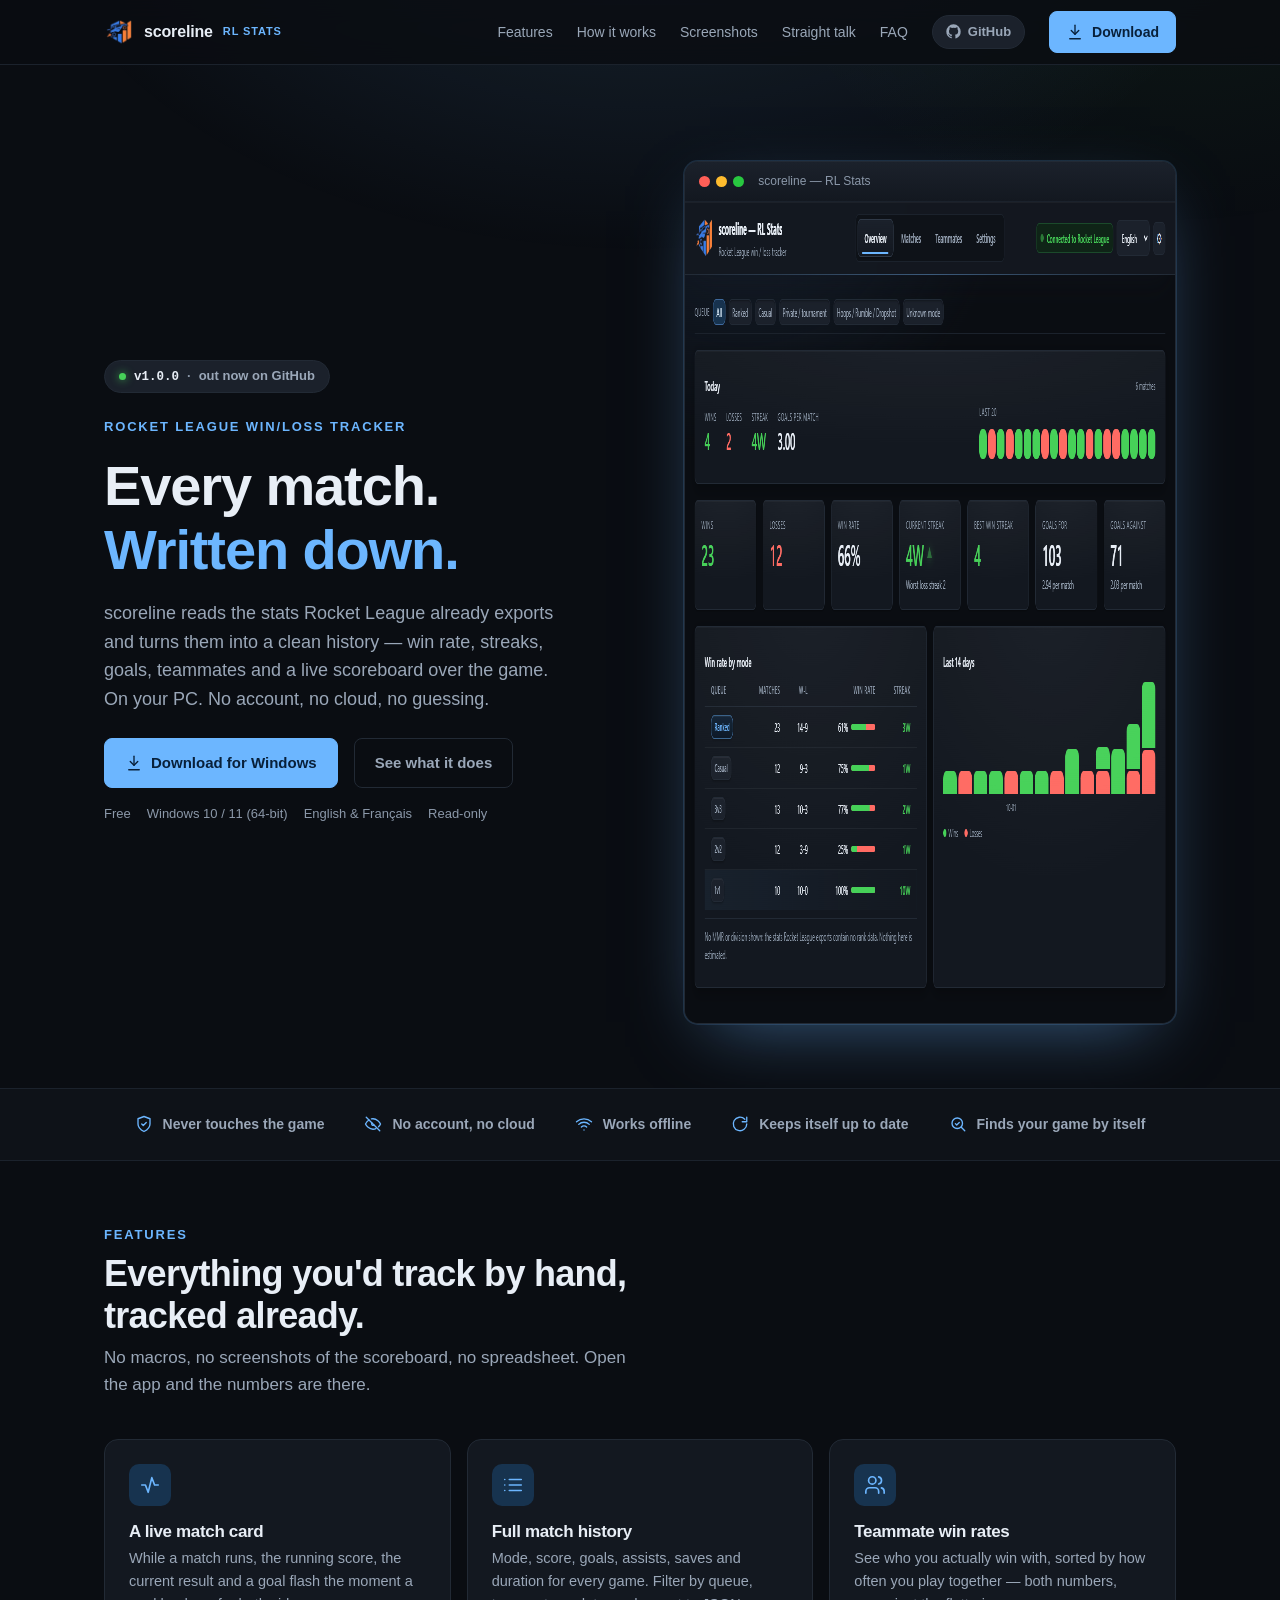
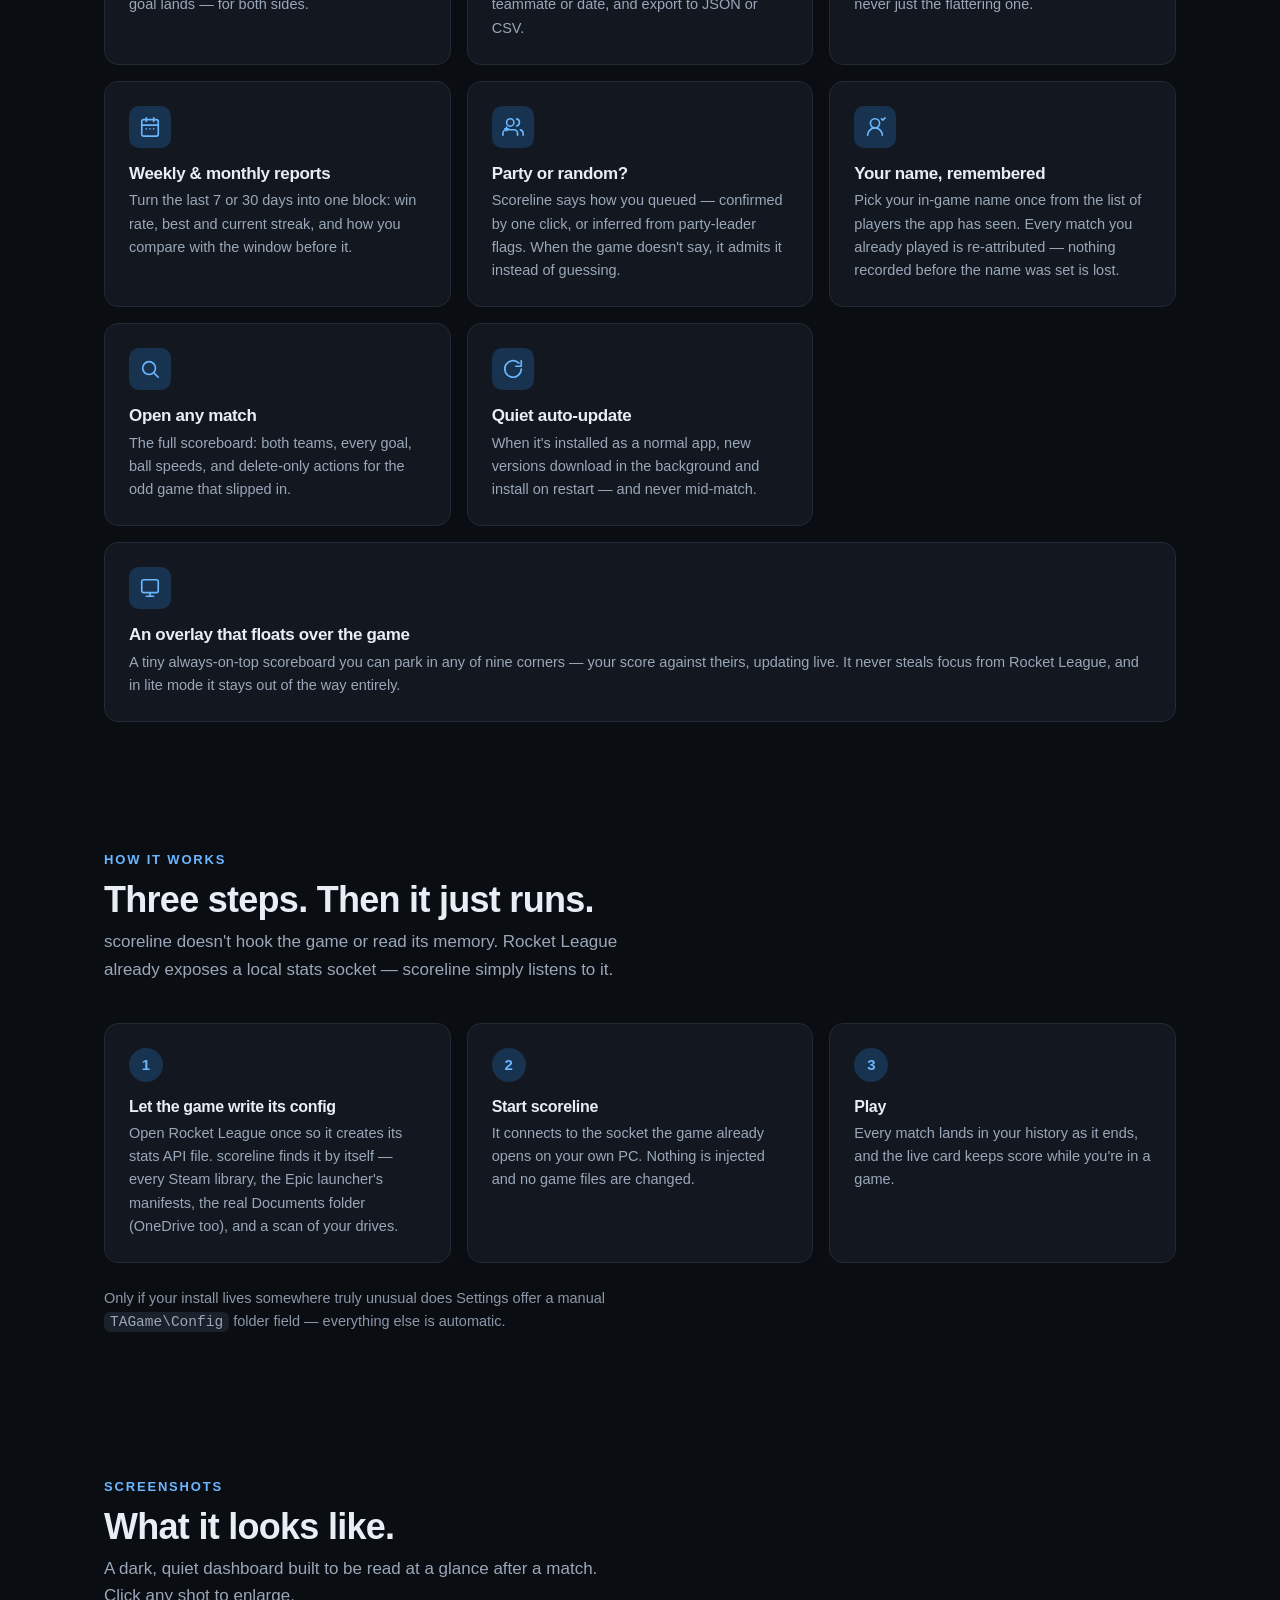
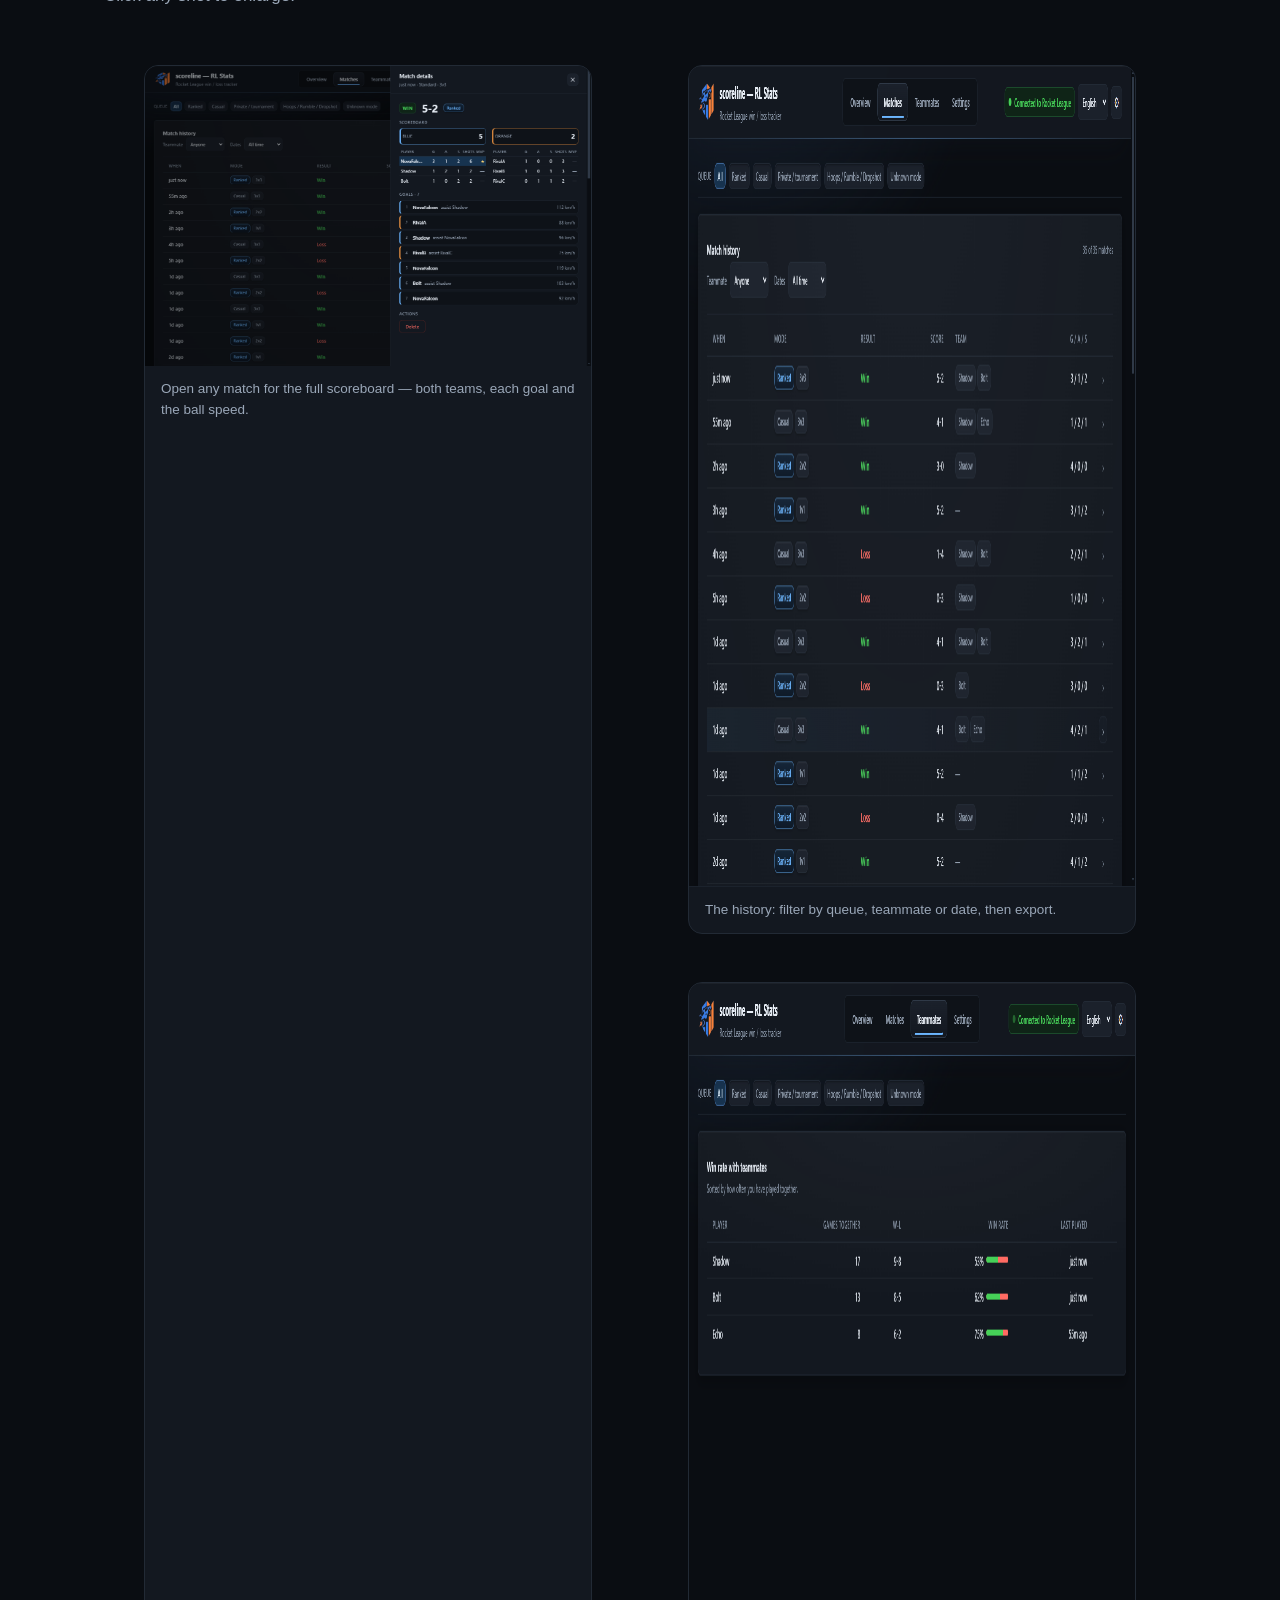
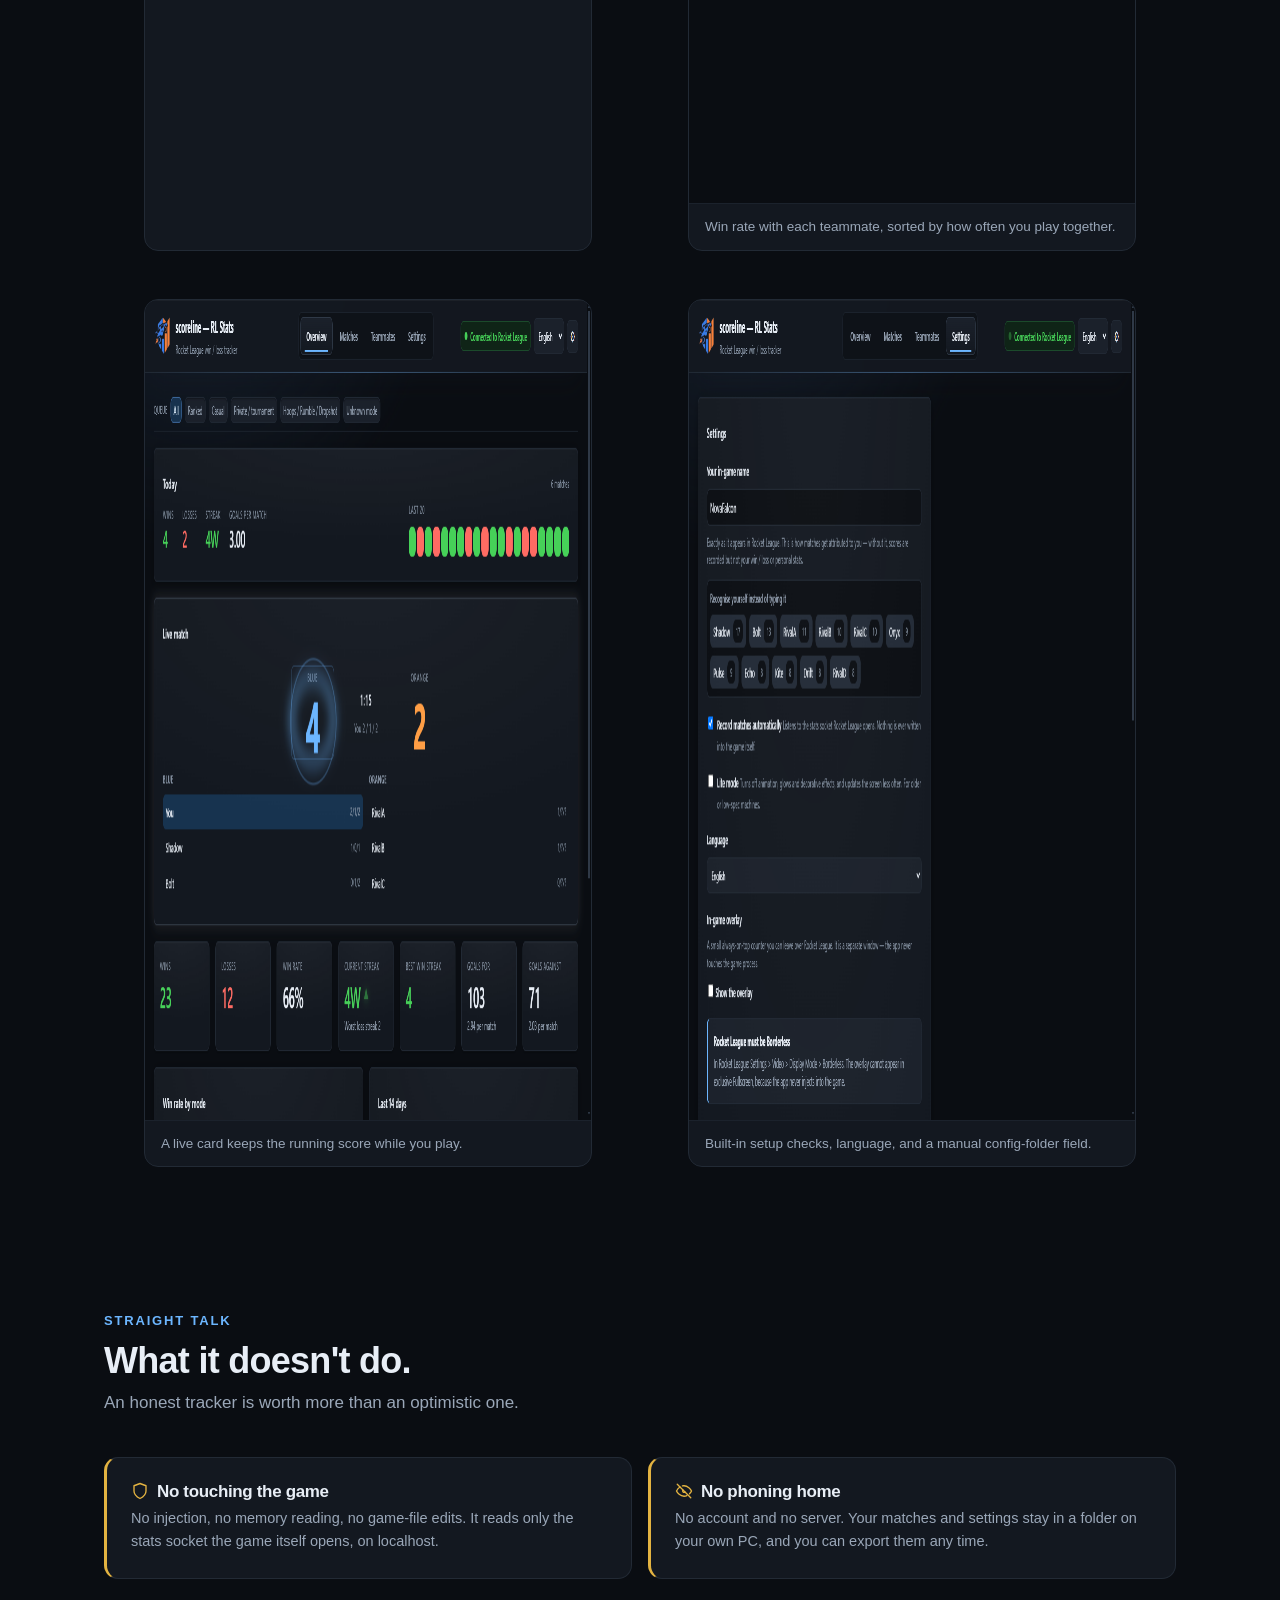
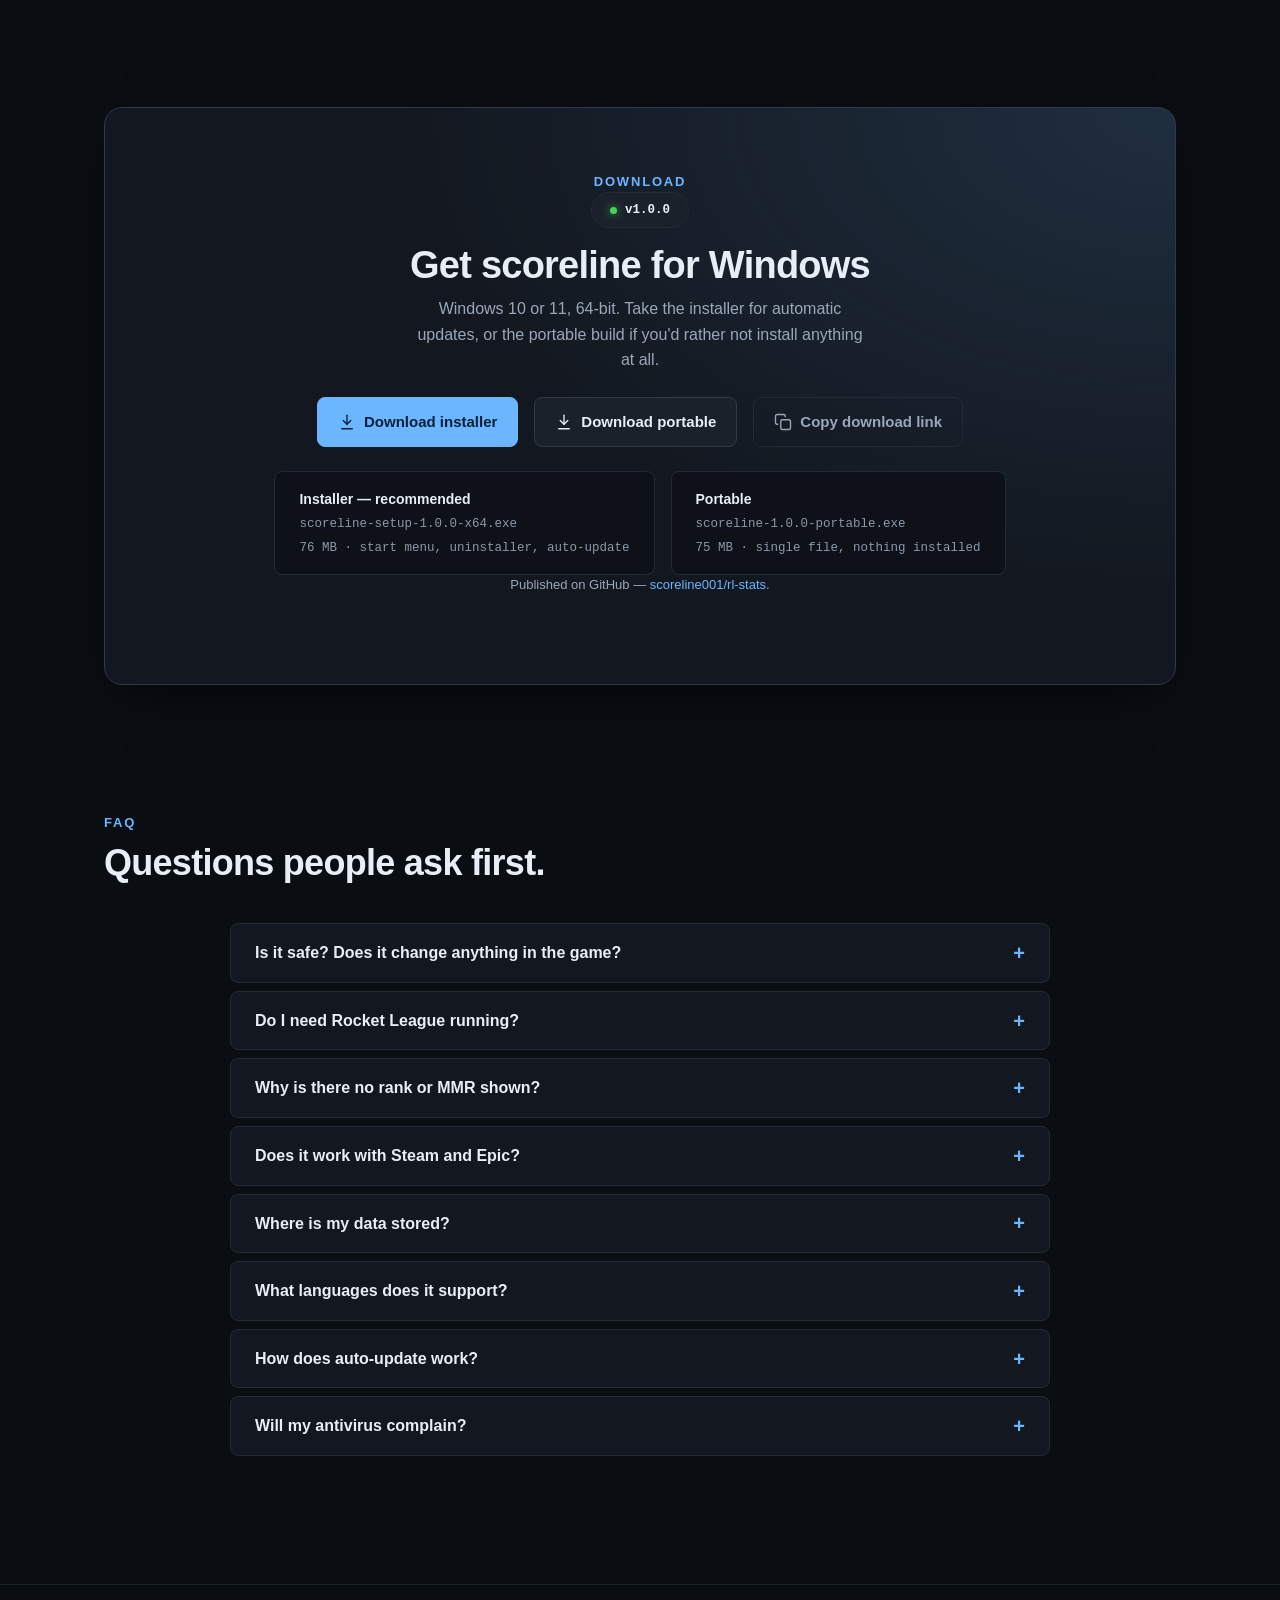
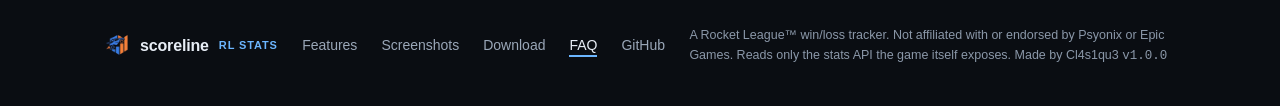
==== commit 1acd3ea2: "web: publish landing page (docs/index.html)" ====
--- a/docs/index.html
+++ b/docs/index.html
@@ -383,7 +383,7 @@
       <details class="q reveal">
         <summary>Will my antivirus complain?</summary>
         <div class="a">
-          <p>Windows SmartScreen may warn "unknown publisher" because releases aren't code-signed — that's a certificate cost, not a red flag. Click <strong>More info → Run anyway</strong>. Every file is built from this repository's public source.</p>
+          <p>Windows SmartScreen may warn "unknown publisher" because releases aren't code-signed — that's a certificate cost, not a red flag. Click <strong>More info → Run anyway</strong>. scoreline isn't open source, so download it only from GitHub Releases.</p>
         </div>
       </details>
     </div>
@@ -407,6 +407,7 @@
     <p class="fine">
       A Rocket League™ win/loss tracker. Not affiliated with or endorsed by Psyonix or
       Epic Games. Reads only the stats API the game itself exposes.
+      <span class="made">Made by Cl4s1qu3</span>
       <span class="js-version faint">v1.0.0</span>
     </p>
   </div>
--- a/docs/styles.css
+++ b/docs/styles.css
@@ -0,0 +1,557 @@
+/* scoreline — RL Stats: landing page.
+ *
+ * Same design language as the app itself: the exact palette from
+ * src/renderer/styles.css, one accent colour, elevation by lightness,
+ * structure from spacing rather than hard lines. No web fonts, no external
+ * requests — the page is a plain static folder and works offline.
+ */
+
+:root {
+  --bg: #0a0d12;
+  --bg-card: #131820;
+  --bg-raised: #1b212b;
+  --bg-hover: #222a36;
+  --bg-sunken: #0e1218;
+
+  --border: #222a35;
+  --border-soft: #1b222c;
+  --border-strong: #2f3947;
+
+  --text: #e8eef6;
+  --text-dim: #9aa7b8;
+  --text-faint: #8b98a9;
+
+  --win: #46d158;
+  --win-dim: #1b4a2b;
+  --loss: #ff6b63;
+  --loss-dim: #5a2320;
+  --warn: #e3b341;
+
+  --accent: #6cb6ff;
+  --accent-dim: #17334f;
+  --accent-rgb: 108, 182, 255;
+
+  --radius: 8px;
+  --radius-lg: 14px;
+  --sp-1: 4px;
+  --sp-2: 8px;
+  --sp-3: 16px;
+  --sp-4: 24px;
+  --sp-5: 40px;
+  --sp-6: 64px;
+  --sp-7: 96px;
+
+  --font: -apple-system, BlinkMacSystemFont, "Segoe UI", Roboto, Helvetica, Arial,
+    "Noto Sans", sans-serif;
+  --mono: ui-monospace, SFMono-Regular, Menlo, Consolas, "Liberation Mono", monospace;
+
+  --shadow: 0 18px 50px -20px rgba(0, 0, 0, 0.75);
+  --glow: 0 0 0 1px rgba(var(--accent-rgb), 0.16), 0 24px 70px -26px rgba(var(--accent-rgb), 0.5);
+}
+
+* { box-sizing: border-box; }
+
+html { scroll-behavior: smooth; scroll-padding-top: 76px; }
+
+body {
+  margin: 0;
+  background: var(--bg);
+  color: var(--text);
+  font-family: var(--font);
+  font-size: 16px;
+  line-height: 1.6;
+  -webkit-font-smoothing: antialiased;
+  overflow-x: hidden;
+}
+
+/* A single soft bloom behind the hero, drawn with a gradient so it can be
+   dropped for reduced-motion / low-power users without losing any colour. */
+body::before {
+  content: "";
+  position: fixed;
+  inset: -20% -10% auto -10%;
+  height: 620px;
+  background:
+    radial-gradient(60% 100% at 50% 0%, rgba(var(--accent-rgb), 0.16), transparent 70%),
+    radial-gradient(40% 80% at 85% 10%, rgba(70, 209, 88, 0.07), transparent 70%);
+  pointer-events: none;
+  z-index: 0;
+}
+
+img { max-width: 100%; display: block; }
+
+a { color: var(--accent); text-decoration: none; }
+a:hover { text-decoration: underline; }
+
+h1, h2, h3 { line-height: 1.15; letter-spacing: -0.02em; margin: 0; }
+
+.wrap { width: 100%; max-width: 1120px; margin: 0 auto; padding: 0 var(--sp-4); position: relative; z-index: 1; }
+
+.eyebrow {
+  font-size: 13px;
+  font-weight: 600;
+  letter-spacing: 0.14em;
+  text-transform: uppercase;
+  color: var(--accent);
+}
+
+.muted { color: var(--text-dim); }
+.faint { color: var(--text-faint); }
+
+/* Skip link: visible only when focused (keyboard users land on it first). */
+.skip {
+  position: fixed;
+  top: -60px;
+  left: var(--sp-3);
+  z-index: 200;
+  background: var(--accent);
+  color: #08203a;
+  font-weight: 700;
+  padding: 10px 16px;
+  border-radius: var(--radius);
+  transition: top 0.15s;
+}
+.skip:focus { top: var(--sp-3); text-decoration: none; }
+
+/* ── Buttons ─────────────────────────────────────────────────────────── */
+
+.btn {
+  display: inline-flex;
+  align-items: center;
+  gap: var(--sp-2);
+  border: 1px solid var(--border-strong);
+  background: var(--bg-raised);
+  color: var(--text);
+  border-radius: var(--radius);
+  padding: 12px 20px;
+  font-size: 15px;
+  font-weight: 600;
+  font-family: inherit;
+  cursor: pointer;
+  transition: background 0.15s, border-color 0.15s, transform 0.15s;
+  white-space: nowrap;
+}
+.btn:hover { background: var(--bg-hover); text-decoration: none; transform: translateY(-1px); }
+.btn:focus-visible { outline: 2px solid var(--accent); outline-offset: 2px; }
+
+.btn-primary {
+  background: var(--accent);
+  border-color: var(--accent);
+  color: #08203a;
+}
+.btn-primary:hover { background: #8cc6ff; border-color: #8cc6ff; }
+
+.btn-ghost { background: transparent; border-color: var(--border); color: var(--text-dim); }
+.btn-ghost:hover { color: var(--text); }
+
+.btn svg { width: 18px; height: 18px; }
+
+/* ── Nav ─────────────────────────────────────────────────────────────── */
+
+.nav {
+  position: sticky;
+  top: 0;
+  z-index: 50;
+  background: rgba(10, 13, 18, 0.82);
+  backdrop-filter: blur(12px);
+  -webkit-backdrop-filter: blur(12px);
+  border-bottom: 1px solid var(--border-soft);
+}
+.nav-inner { display: flex; align-items: center; gap: var(--sp-4); height: 64px; }
+.brand { display: flex; align-items: center; gap: 10px; font-weight: 700; letter-spacing: -0.01em; color: var(--text); }
+.brand:hover { text-decoration: none; }
+.brand img { width: 30px; height: 30px; border-radius: 7px; }
+.brand .tag { font-size: 11px; font-weight: 600; color: var(--accent); letter-spacing: 0.08em; text-transform: uppercase; }
+.nav-links { display: flex; gap: var(--sp-4); margin-left: auto; flex-wrap: nowrap; }
+.nav-links a { color: var(--text-dim); font-size: 14px; white-space: nowrap; }
+.nav-links a:hover { color: var(--text); text-decoration: none; }
+/* Scrollspy: the section in view gets an accent underline. */
+.nav-links a[aria-current] { color: var(--text); box-shadow: inset 0 -2px 0 var(--accent); }
+.nav .btn { padding: 9px 16px; font-size: 14px; }
+
+.nav-gh {
+  display: inline-flex;
+  align-items: center;
+  gap: 7px;
+  color: var(--text-dim);
+  font-size: 13px;
+  font-weight: 600;
+  border: 1px solid var(--border);
+  background: var(--bg-raised);
+  border-radius: 999px;
+  padding: 6px 13px;
+  transition: border-color 0.15s, color 0.15s;
+}
+.nav-gh:hover { color: var(--text); border-color: var(--border-strong); text-decoration: none; }
+.nav-gh svg { width: 15px; height: 15px; }
+.nav-gh .stars { font-variant-numeric: tabular-nums; }
+
+/* ── Version pill ────────────────────────────────────────────────────── */
+
+.pill {
+  display: inline-flex;
+  align-items: center;
+  gap: 8px;
+  border: 1px solid var(--border);
+  background: var(--bg-raised);
+  border-radius: 999px;
+  padding: 5px 14px;
+  font-size: 13px;
+  font-weight: 600;
+  color: var(--text-dim);
+}
+.pill .dot {
+  width: 7px;
+  height: 7px;
+  border-radius: 50%;
+  background: var(--win);
+  box-shadow: 0 0 8px rgba(70, 209, 88, 0.8);
+  animation: pulse 2.4s ease-in-out infinite;
+}
+.pill .js-version { color: var(--text); font-family: var(--mono); font-size: 12.5px; }
+.pill-sep { color: var(--text-faint); }
+.pill-lg { padding: 7px 18px; font-size: 14px; margin-bottom: var(--sp-3); }
+
+@keyframes pulse {
+  0%, 100% { opacity: 1; }
+  50% { opacity: 0.45; }
+}
+
+/* ── Hero ────────────────────────────────────────────────────────────── */
+
+.hero { padding: var(--sp-7) 0 var(--sp-6); }
+.hero-grid { display: grid; grid-template-columns: 1.05fr 1fr; gap: var(--sp-6); align-items: center; }
+.hero h1 { font-size: clamp(34px, 5vw, 56px); font-weight: 760; margin: var(--sp-3) 0; }
+.hero h1 .hl { color: var(--accent); }
+.hero p.lead { font-size: 18px; color: var(--text-dim); max-width: 46ch; margin: 0 0 var(--sp-4); }
+.cta-row { display: flex; flex-wrap: wrap; gap: var(--sp-3); align-items: center; }
+.hero .meta { margin-top: var(--sp-3); font-size: 13px; color: var(--text-faint); display: flex; flex-wrap: wrap; gap: 6px 16px; }
+.hero .meta span { display: inline-flex; align-items: center; gap: 6px; }
+.hero .eyebrow { margin-top: var(--sp-4); }
+
+/* A framed "app window" around a real screenshot. */
+.window {
+  border: 1px solid var(--border);
+  border-radius: var(--radius-lg);
+  background: var(--bg-card);
+  box-shadow: var(--glow);
+  overflow: hidden;
+}
+.window-bar {
+  display: flex;
+  align-items: center;
+  gap: 8px;
+  padding: 10px 14px;
+  border-bottom: 1px solid var(--border-soft);
+  background: linear-gradient(var(--bg-raised), var(--bg-card));
+}
+.window-bar .dots { display: flex; gap: 6px; }
+.window-bar .dots i { width: 11px; height: 11px; border-radius: 50%; background: var(--border-strong); display: block; }
+.window-bar .dots i:nth-child(1) { background: #ff5f57; }
+.window-bar .dots i:nth-child(2) { background: #febc2e; }
+.window-bar .dots i:nth-child(3) { background: #28c840; }
+.window-bar .title { font-size: 12px; color: var(--text-faint); margin-left: 6px; }
+.window img { width: 100%; display: block; }
+
+/* ── Section shell ───────────────────────────────────────────────────── */
+
+section { position: relative; z-index: 1; }
+.section { padding: var(--sp-6) 0; }
+.section-head { max-width: 60ch; margin-bottom: var(--sp-5); }
+.section-head h2 { font-size: clamp(26px, 3.4vw, 36px); font-weight: 720; margin: var(--sp-2) 0; }
+.section-head p { color: var(--text-dim); margin: 0; font-size: 17px; }
+
+.hint {
+  margin-top: var(--sp-4);
+  font-size: 14.5px;
+  color: var(--text-faint);
+  max-width: 70ch;
+}
+.hint code { font-family: var(--mono); color: var(--text-dim); background: var(--bg-raised); padding: 2px 6px; border-radius: 6px; }
+
+/* ── Trust strip ─────────────────────────────────────────────────────── */
+
+.strip { border-top: 1px solid var(--border-soft); border-bottom: 1px solid var(--border-soft); background: var(--bg-sunken); }
+.strip-inner { display: flex; flex-wrap: wrap; gap: var(--sp-3) var(--sp-5); padding: var(--sp-4) 0; justify-content: center; }
+.strip-item { display: inline-flex; align-items: center; gap: 10px; color: var(--text-dim); font-size: 14px; font-weight: 600; }
+.strip-item svg { width: 18px; height: 18px; color: var(--accent); }
+
+/* ── Feature grid ────────────────────────────────────────────────────── */
+
+.grid { display: grid; grid-template-columns: repeat(3, 1fr); gap: var(--sp-3); }
+.card {
+  border: 1px solid var(--border);
+  border-radius: var(--radius-lg);
+  background: var(--bg-card);
+  padding: var(--sp-4);
+  transition: border-color 0.15s, transform 0.15s, background 0.15s;
+}
+.card:hover { border-color: var(--border-strong); transform: translateY(-3px); background: #151b24; }
+.card .ic {
+  width: 42px; height: 42px;
+  display: grid; place-items: center;
+  border-radius: 10px;
+  background: var(--accent-dim);
+  color: var(--accent);
+  margin-bottom: var(--sp-3);
+}
+.card .ic svg { width: 22px; height: 22px; }
+.card h3 { font-size: 17px; margin-bottom: 6px; }
+.card p { margin: 0; color: var(--text-dim); font-size: 14.5px; }
+.card.wide { grid-column: span 3; }
+
+/* ── Steps ───────────────────────────────────────────────────────────── */
+
+.steps { display: grid; grid-template-columns: repeat(3, 1fr); gap: var(--sp-3); counter-reset: step; }
+.step { border: 1px solid var(--border); border-radius: var(--radius-lg); background: var(--bg-card); padding: var(--sp-4); }
+.step .n {
+  display: inline-grid; place-items: center;
+  width: 34px; height: 34px; border-radius: 50%;
+  background: var(--accent-dim); color: var(--accent);
+  font-weight: 700; font-size: 15px; margin-bottom: var(--sp-3);
+}
+.step h3 { font-size: 16px; margin-bottom: 6px; }
+.step p { margin: 0; color: var(--text-dim); font-size: 14.5px; }
+
+/* ── Gallery ─────────────────────────────────────────────────────────── */
+
+.gallery { display: grid; grid-template-columns: repeat(2, 1fr); gap: var(--sp-3); }
+.shot { border: 1px solid var(--border); border-radius: var(--radius-lg); background: var(--bg-card); overflow: hidden; }
+.shot img { width: 100%; display: block; border-bottom: 1px solid var(--border-soft); }
+.shot figcaption { padding: 12px var(--sp-3); font-size: 13.5px; color: var(--text-dim); }
+.gallery .shot.tall { grid-row: span 2; }
+.gallery .shot.tall img { border-bottom: none; height: 100%; object-fit: cover; }
+
+/* The image sits inside a full-width button so it can be clicked to enlarge. */
+.shot-btn {
+  display: block;
+  width: 100%;
+  padding: 0;
+  border: 0;
+  background: none;
+  cursor: zoom-in;
+  line-height: 0;
+}
+.shot-btn:focus-visible { outline: 2px solid var(--accent); outline-offset: -2px; }
+.shot-btn:hover img { filter: brightness(1.06); }
+.shot-btn img { transition: filter 0.15s; }
+
+/* ── Lightbox ────────────────────────────────────────────────────────── */
+
+.lightbox {
+  position: fixed;
+  inset: 0;
+  z-index: 100;
+  background: rgba(4, 6, 9, 0.92);
+  display: grid;
+  place-items: center;
+  padding: var(--sp-4);
+  cursor: zoom-out;
+}
+.lightbox[hidden] { display: none; }
+.lightbox img {
+  max-width: min(1100px, 96vw);
+  max-height: 90vh;
+  width: auto;
+  border: 1px solid var(--border-strong);
+  border-radius: var(--radius-lg);
+  box-shadow: var(--shadow);
+  cursor: default;
+}
+.lb-close {
+  position: absolute;
+  top: var(--sp-3);
+  right: var(--sp-3);
+  width: 44px;
+  height: 44px;
+  border-radius: 50%;
+  border: 1px solid var(--border-strong);
+  background: var(--bg-raised);
+  color: var(--text);
+  font-size: 24px;
+  line-height: 1;
+  cursor: pointer;
+}
+.lb-close:hover { background: var(--bg-hover); }
+.lb-close:focus-visible { outline: 2px solid var(--accent); outline-offset: 2px; }
+
+/* ── Honesty ─────────────────────────────────────────────────────────── */
+
+.honest { display: grid; grid-template-columns: repeat(2, 1fr); gap: var(--sp-3); }
+.honest .card { border-left: 3px solid var(--warn); }
+.honest .card h3 { display: flex; align-items: center; gap: 8px; }
+.honest .card h3 svg { width: 18px; height: 18px; color: var(--warn); }
+
+/* ── Download ────────────────────────────────────────────────────────── */
+
+.download {
+  border: 1px solid var(--border-strong);
+  border-radius: 18px;
+  background:
+    radial-gradient(120% 140% at 100% 0%, rgba(var(--accent-rgb), 0.14), transparent 60%),
+    var(--bg-card);
+  padding: var(--sp-6);
+  text-align: center;
+  box-shadow: var(--shadow);
+}
+.download h2 { font-size: clamp(26px, 3.4vw, 38px); font-weight: 720; margin-bottom: var(--sp-2); }
+.download p { color: var(--text-dim); margin: 0 auto var(--sp-4); max-width: 52ch; }
+.dl-row { display: flex; flex-wrap: wrap; gap: var(--sp-3); justify-content: center; }
+.dl-cards { margin-top: var(--sp-4); }
+.dl-card {
+  display: flex; flex-direction: column; gap: 4px; text-align: left;
+  border: 1px solid var(--border); border-radius: var(--radius);
+  background: var(--bg-sunken); padding: var(--sp-3) var(--sp-4);
+  min-width: 240px;
+}
+.dl-card .k { font-size: 14px; font-weight: 700; }
+.dl-card .v { font-size: 12.5px; color: var(--text-faint); font-family: var(--mono); }
+.dl-note { margin-top: var(--sp-4); font-size: 13px; color: var(--text-faint); }
+.dl-note code { font-family: var(--mono); color: var(--text-dim); background: var(--bg-raised); padding: 2px 6px; border-radius: 6px; }
+
+/* ── FAQ ─────────────────────────────────────────────────────────────── */
+
+.faq { display: grid; gap: var(--sp-2); max-width: 820px; margin: 0 auto; }
+details.q {
+  border: 1px solid var(--border);
+  border-radius: var(--radius);
+  background: var(--bg-card);
+  padding: 0 var(--sp-4);
+}
+details.q[open] { border-color: var(--border-strong); }
+details.q summary {
+  cursor: pointer;
+  list-style: none;
+  padding: var(--sp-3) 0;
+  font-weight: 650;
+  display: flex;
+  align-items: center;
+  justify-content: space-between;
+  gap: var(--sp-3);
+}
+details.q summary::-webkit-details-marker { display: none; }
+details.q summary::after {
+  content: "+";
+  color: var(--accent);
+  font-size: 20px;
+  line-height: 1;
+  transition: transform 0.15s;
+}
+details.q[open] summary::after { transform: rotate(45deg); }
+details.q .a { padding: 0 0 var(--sp-3); color: var(--text-dim); font-size: 14.5px; }
+details.q .a p { margin: 0 0 8px; }
+details.q .a code { font-family: var(--mono); color: var(--text); background: var(--bg-raised); padding: 2px 6px; border-radius: 6px; font-size: 13px; }
+
+/* ── Footer ──────────────────────────────────────────────────────────── */
+
+footer { border-top: 1px solid var(--border-soft); padding: var(--sp-5) 0; margin-top: var(--sp-6); }
+.foot-inner { display: flex; flex-wrap: wrap; gap: var(--sp-3); align-items: center; justify-content: space-between; }
+.foot-inner .brand img { width: 26px; height: 26px; }
+.foot-links { margin-left: 0 !important; }
+footer .fine { font-size: 12.5px; color: var(--text-faint); max-width: 70ch; margin: 0; }
+footer .fine .js-version { font-family: var(--mono); }
+
+/* ── Back to top ─────────────────────────────────────────────────────── */
+
+.totop {
+  position: fixed;
+  right: var(--sp-3);
+  bottom: var(--sp-3);
+  z-index: 60;
+  width: 42px;
+  height: 42px;
+  border-radius: 50%;
+  border: 1px solid var(--border-strong);
+  background: rgba(19, 24, 32, 0.9);
+  backdrop-filter: blur(8px);
+  color: var(--text-dim);
+  cursor: pointer;
+  display: grid;
+  place-items: center;
+  opacity: 0;
+  visibility: hidden;
+  transform: translateY(8px);
+  transition: opacity 0.2s, transform 0.2s, visibility 0.2s, color 0.15s, background 0.15s;
+}
+.totop.show { opacity: 1; visibility: visible; transform: none; }
+.totop:hover { color: var(--text); background: var(--bg-hover); }
+.totop:focus-visible { outline: 2px solid var(--accent); outline-offset: 2px; }
+.totop svg { width: 20px; height: 20px; }
+
+/* ── Small-screen download bar ───────────────────────────────────────── */
+
+.mcta {
+  position: fixed;
+  left: var(--sp-3);
+  right: var(--sp-3);
+  bottom: var(--sp-3);
+  z-index: 60;
+  display: none;
+  align-items: center;
+  justify-content: center;
+  gap: 8px;
+  background: var(--accent);
+  color: #08203a;
+  font-weight: 700;
+  font-size: 15px;
+  border-radius: var(--radius);
+  padding: 13px 18px;
+  box-shadow: 0 14px 34px -14px rgba(var(--accent-rgb), 0.7);
+  opacity: 0;
+  visibility: hidden;
+  transform: translateY(12px);
+  transition: opacity 0.2s, transform 0.2s, visibility 0.2s;
+}
+.mcta.show { opacity: 1; visibility: visible; transform: none; }
+.mcta svg { width: 17px; height: 17px; }
+
+/* ── Reveal on scroll ────────────────────────────────────────────────── */
+
+/* Gated behind html.js so content is never hidden when scripts don't run. */
+.js .reveal { opacity: 0; transform: translateY(16px); }
+.js .reveal.in { opacity: 1; transform: none; transition: opacity 0.5s ease, transform 0.5s ease; }
+
+/* ── Responsive ──────────────────────────────────────────────────────── */
+
+@media (max-width: 900px) {
+  .hero-grid { grid-template-columns: 1fr; gap: var(--sp-5); }
+  .grid { grid-template-columns: repeat(2, 1fr); }
+  .card.wide { grid-column: span 2; }
+  .steps { grid-template-columns: 1fr; }
+  .honest { grid-template-columns: 1fr; }
+  /* Links scroll horizontally instead of vanishing. */
+  .nav-links {
+    overflow-x: auto;
+    scrollbar-width: none;
+    -ms-overflow-style: none;
+    gap: var(--sp-3);
+    padding-bottom: 2px;
+  }
+  .nav-links::-webkit-scrollbar { display: none; }
+  .nav-gh .stars { display: none; }
+}
+
+@media (max-width: 620px) {
+  .hero { padding: var(--sp-5) 0; }
+  .section { padding: var(--sp-5) 0; }
+  .grid { grid-template-columns: 1fr; }
+  .card.wide { grid-column: auto; }
+  .gallery { grid-template-columns: 1fr; }
+  .gallery .shot.tall { grid-row: auto; }
+  .download { padding: var(--sp-5) var(--sp-4); }
+  .dl-card { min-width: 0; width: 100%; }
+  .nav-inner { gap: var(--sp-3); }
+  .nav .btn { padding: 8px 13px; }
+  .brand .tag { display: none; }
+  /* The sticky bar replaces the fixed back-to-top on phones. */
+  .totop { bottom: 74px; }
+  .mcta { display: flex; }
+}
+
+@media (prefers-reduced-motion: reduce) {
+  html { scroll-behavior: auto; }
+  .js .reveal { opacity: 1; transform: none; }
+  .card, .btn { transition: none; }
+  .btn:hover, .card:hover { transform: none; }
+  .pill .dot { animation: none; }
+}
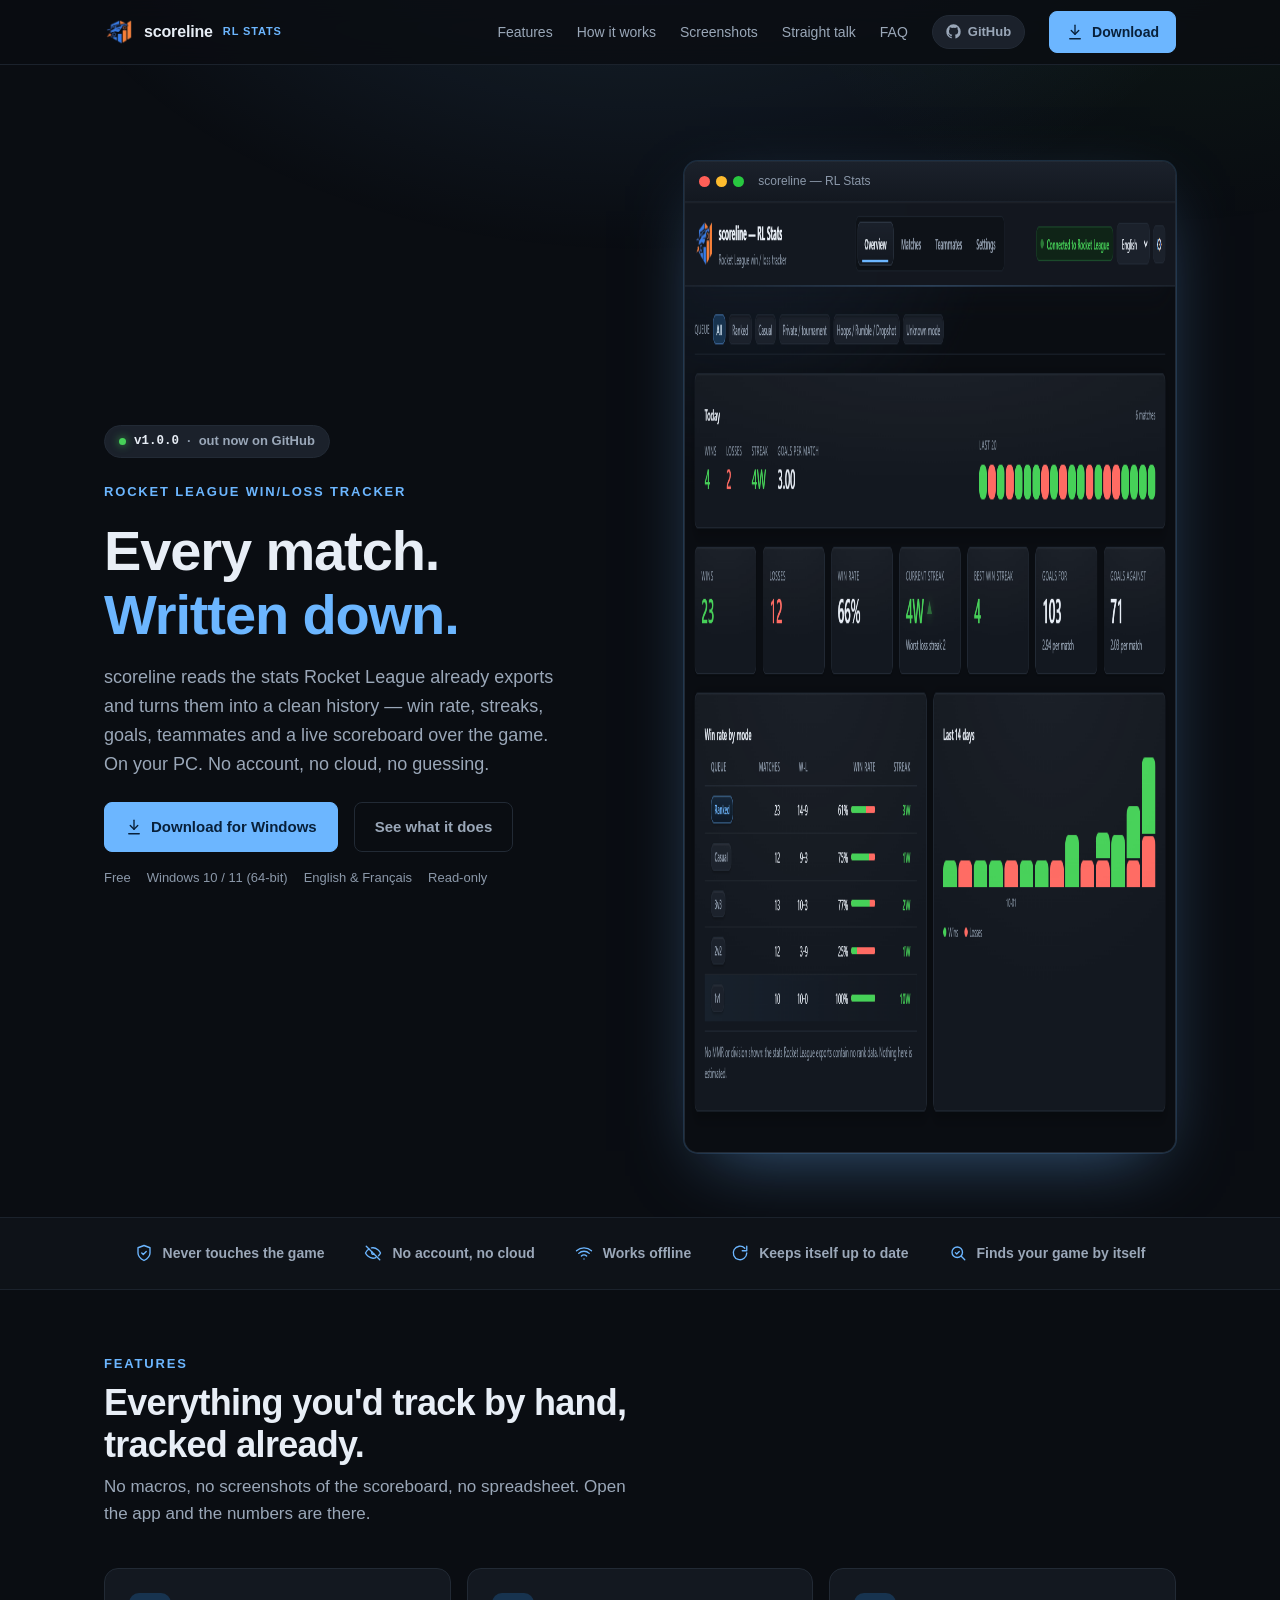
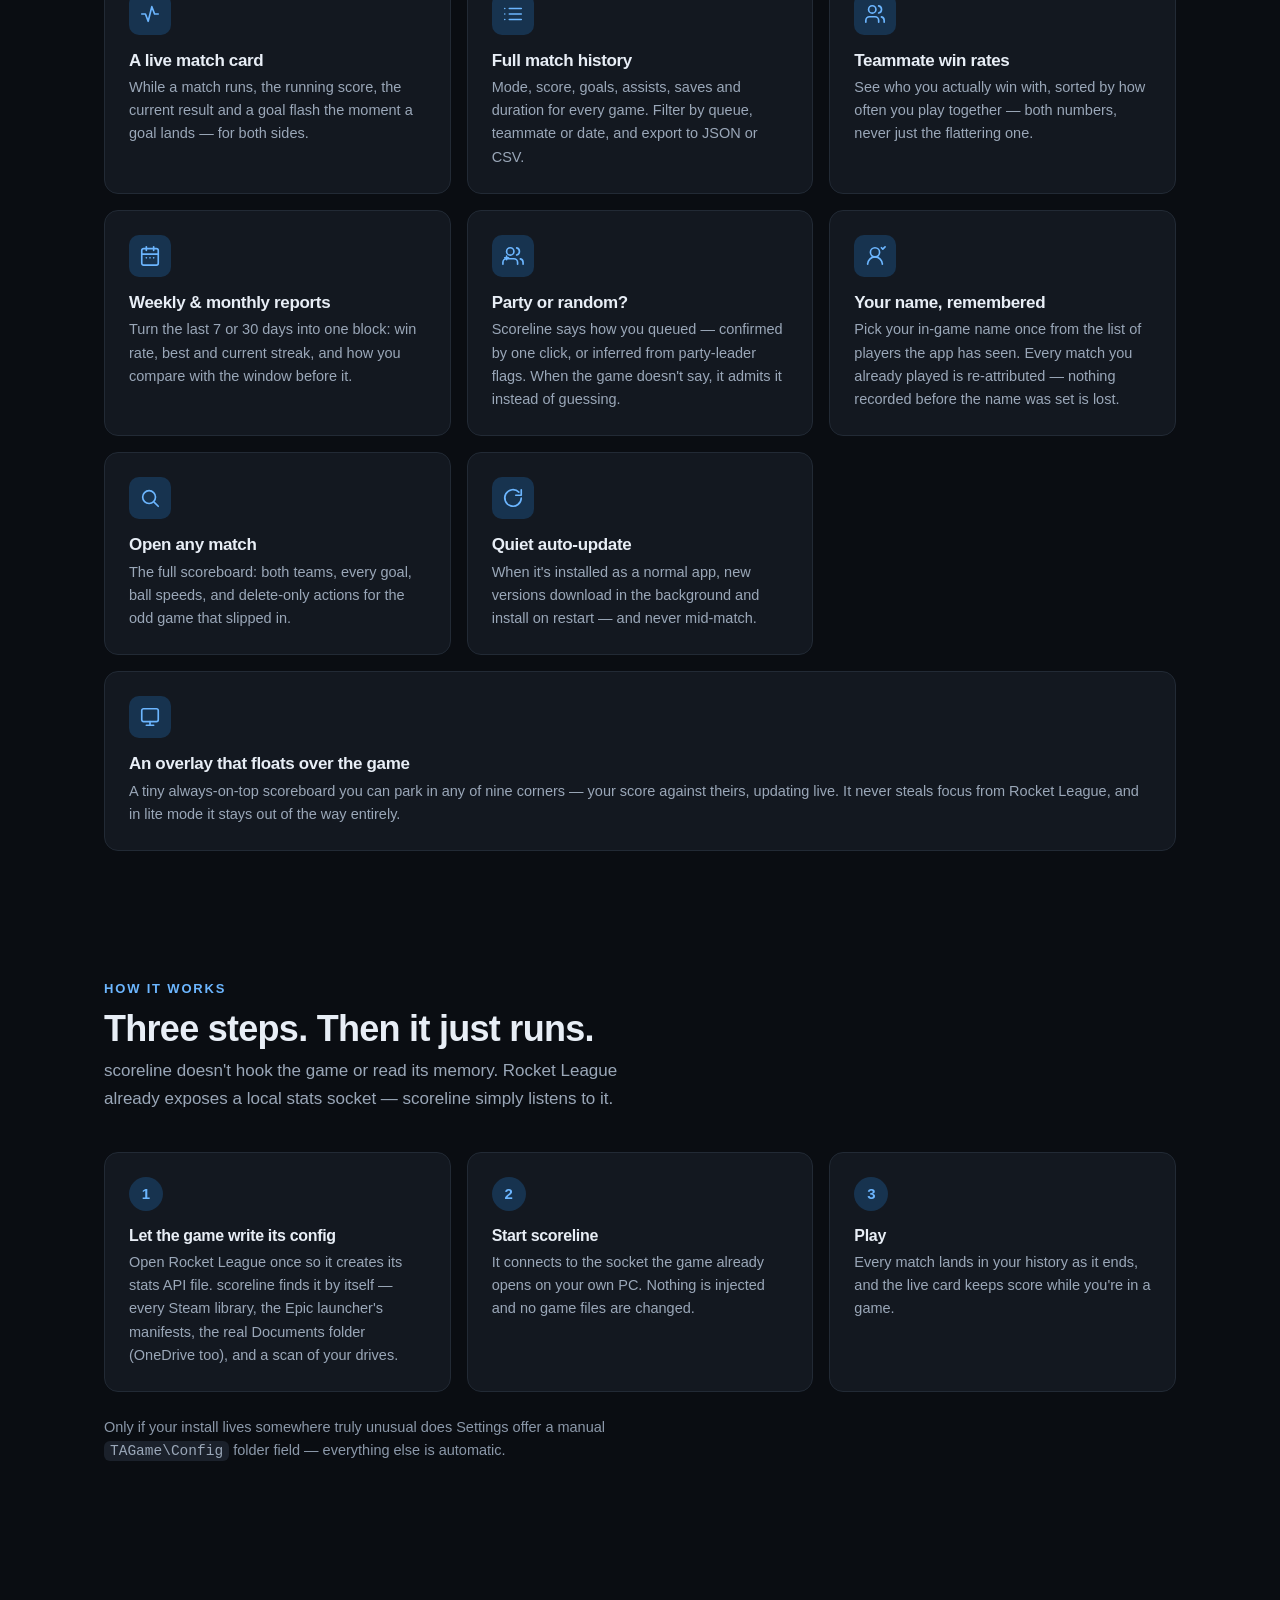
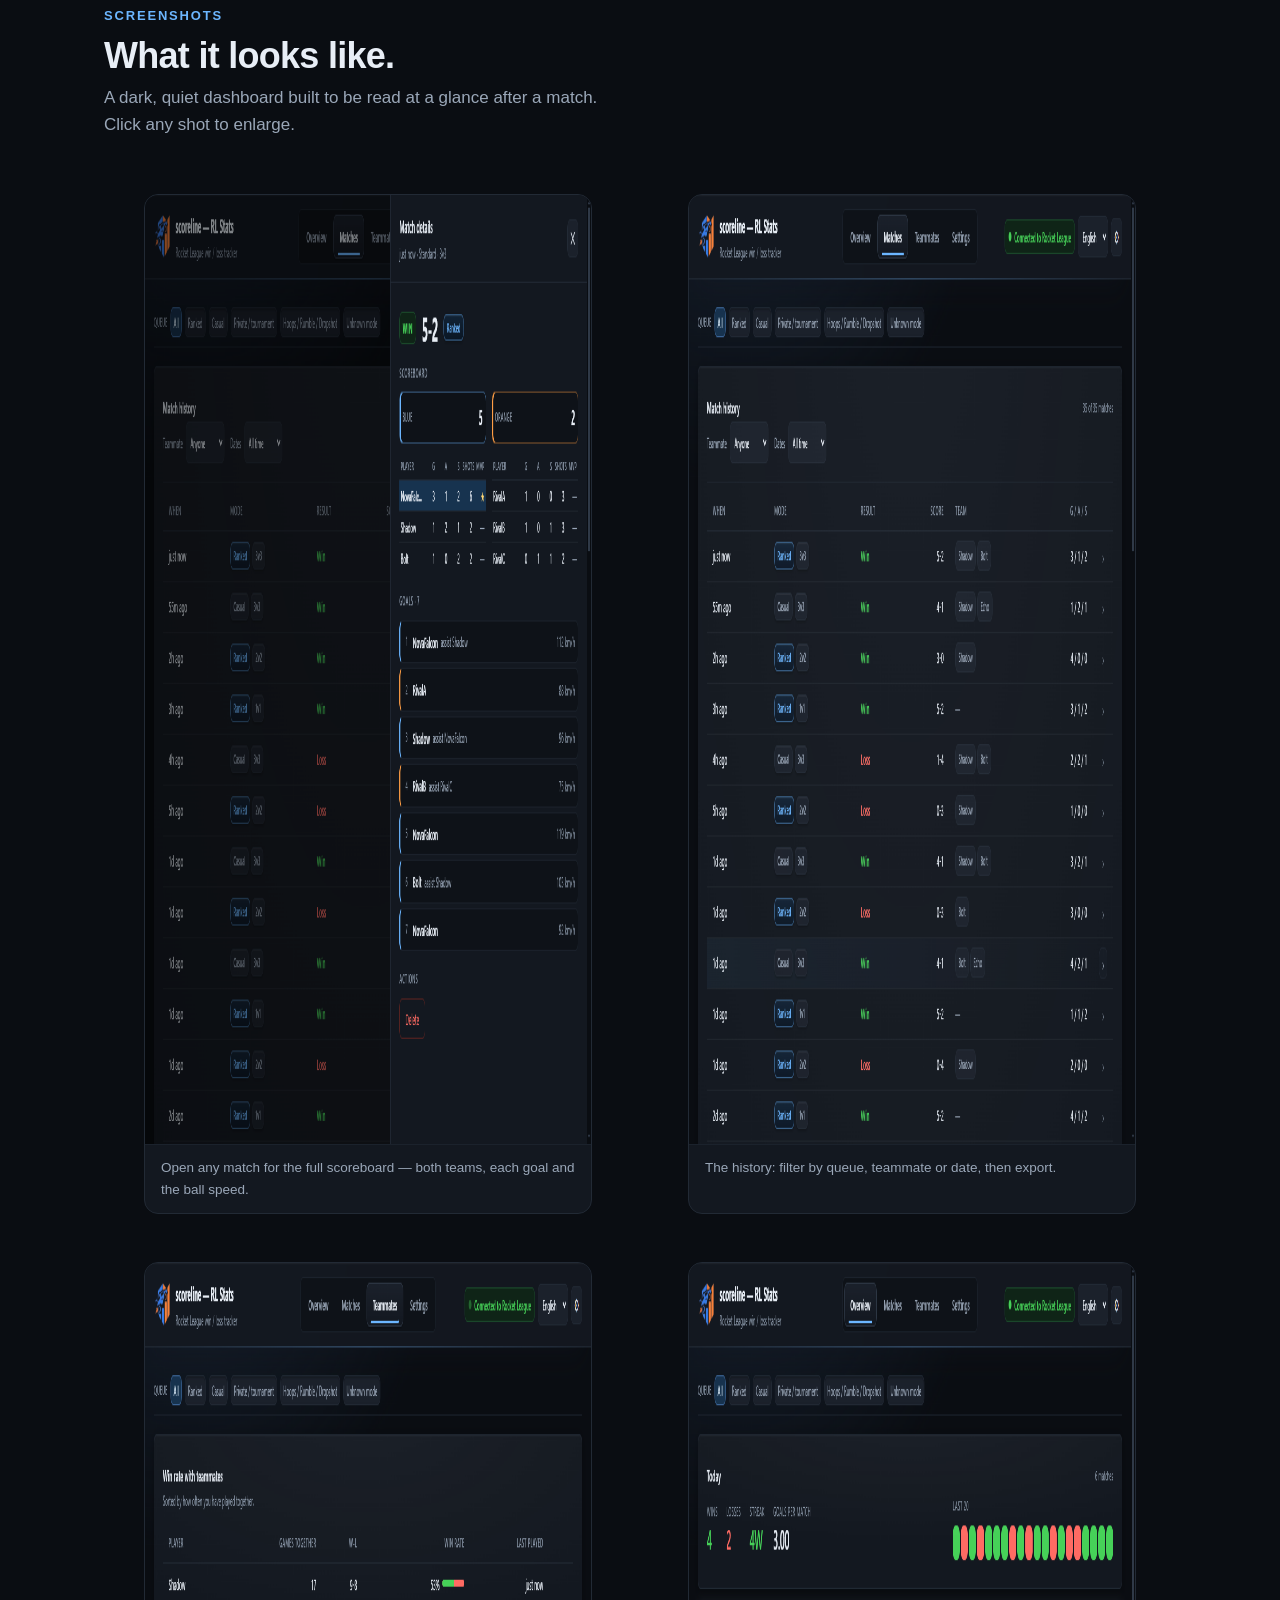
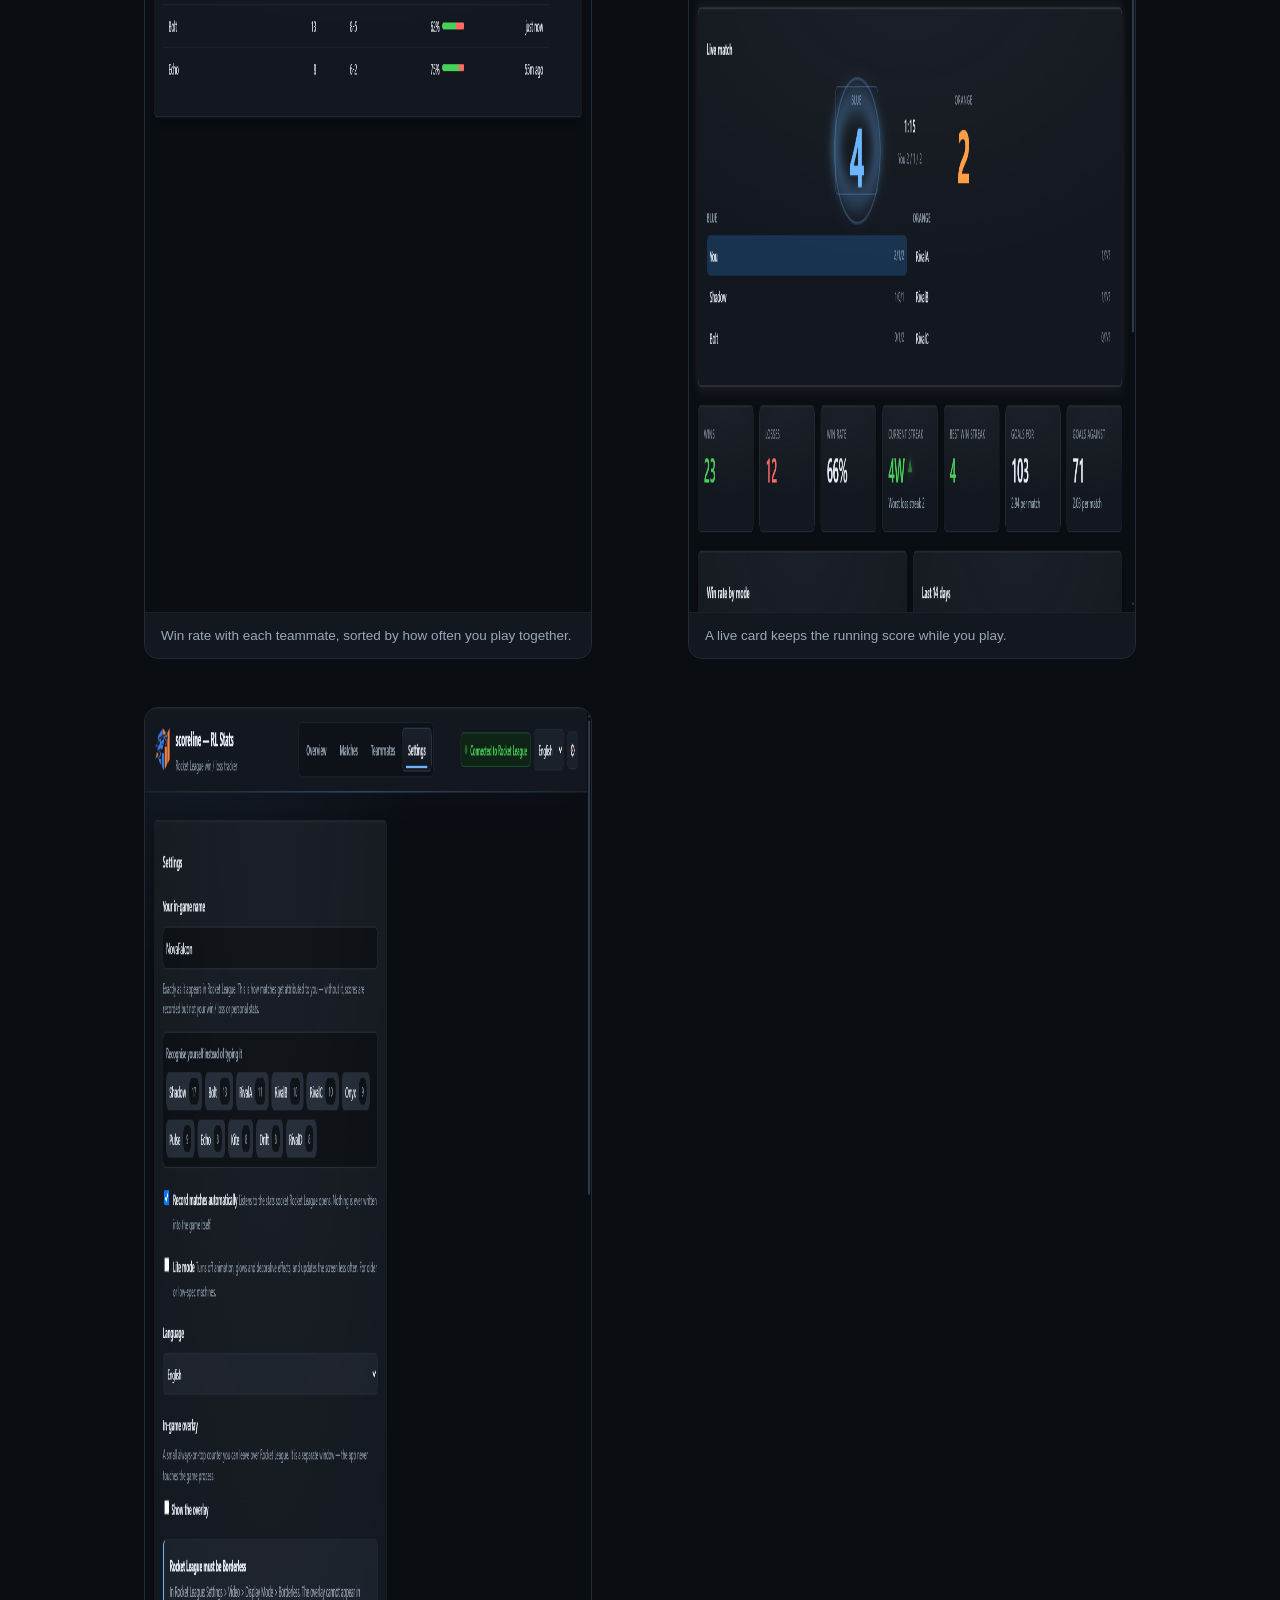
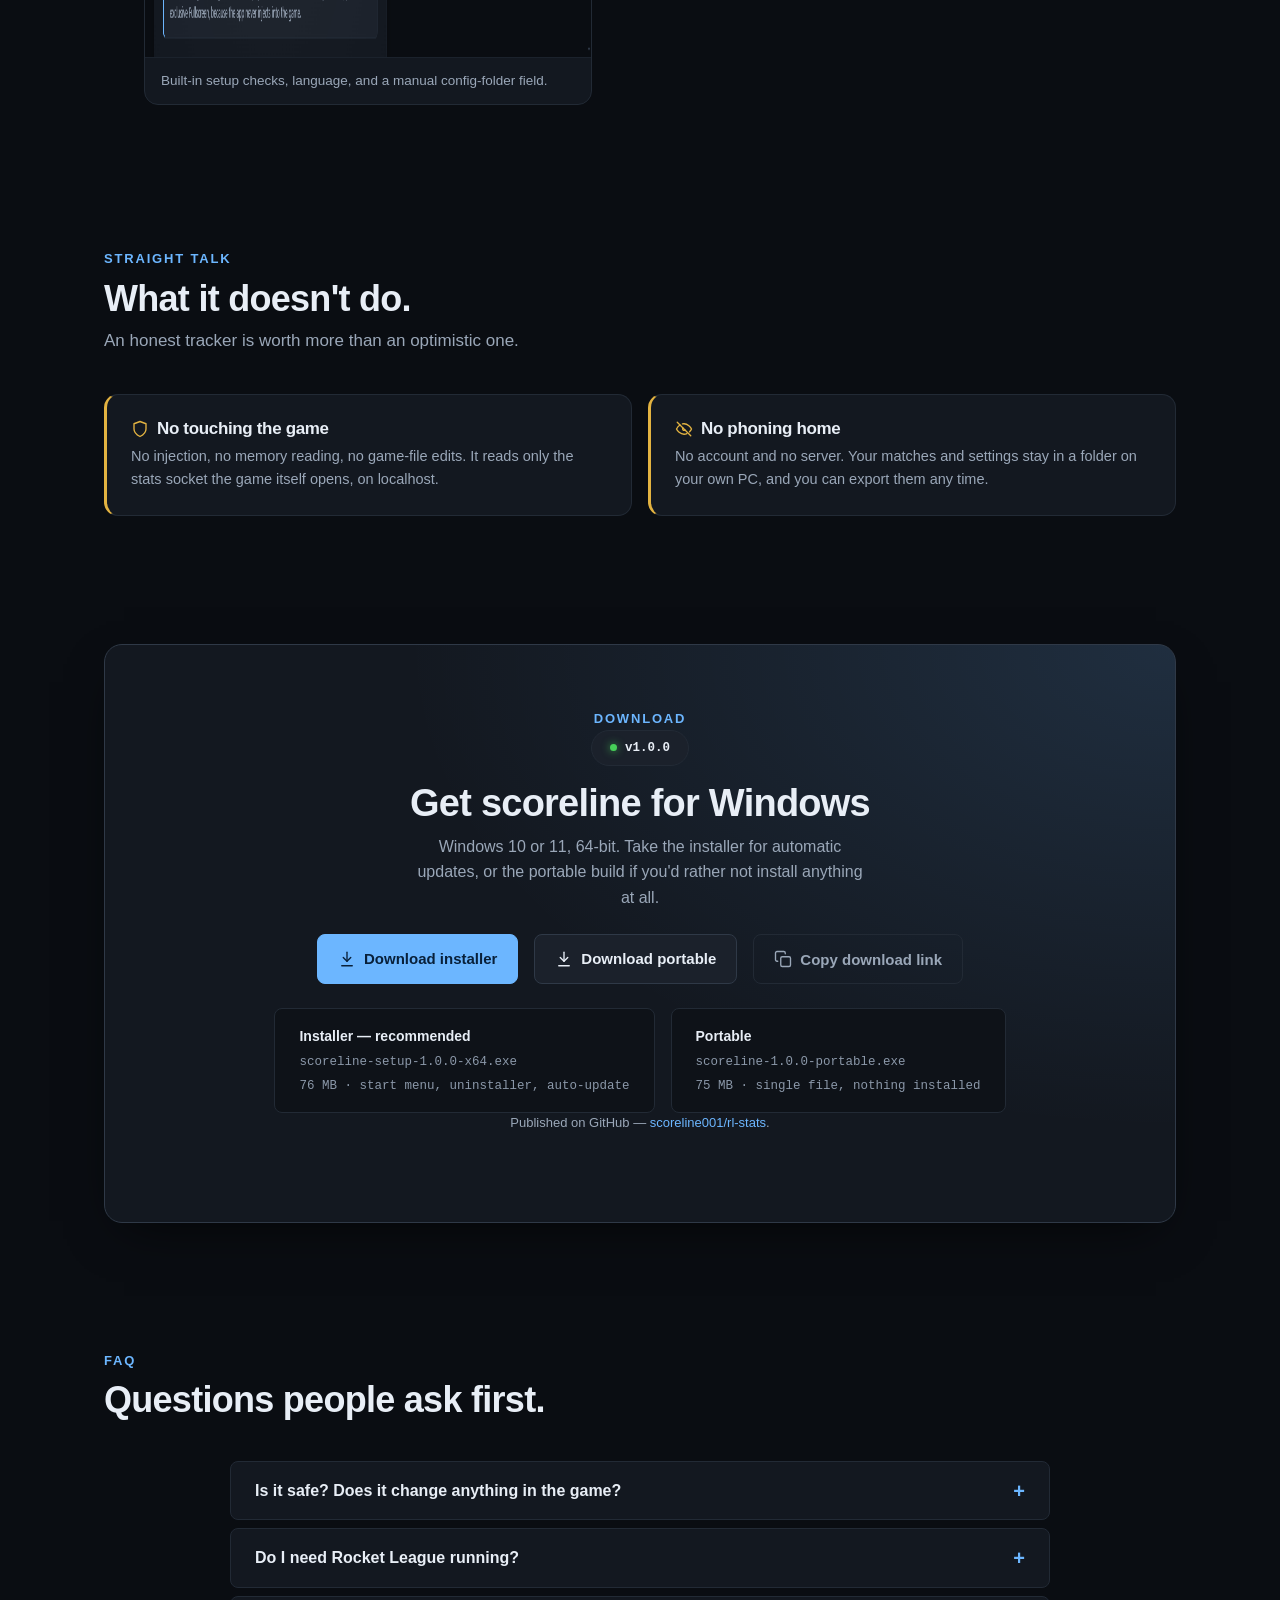
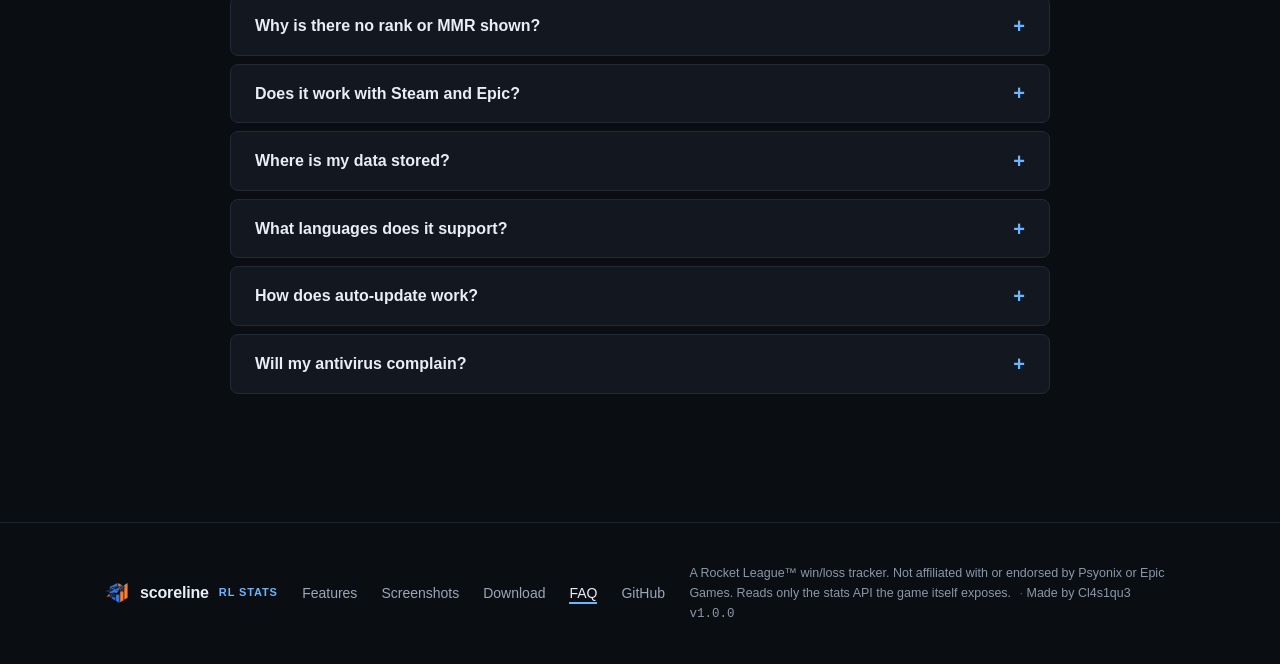
==== commit 483b8099: "web: publish landing page (docs/index.html)" ====
--- a/docs/index.html
+++ b/docs/index.html
@@ -97,7 +97,7 @@
           <span class="dots" aria-hidden="true"><i></i><i></i><i></i></span>
           <span class="title">scoreline — RL Stats</span>
         </div>
-        <img src="shots/overview.png" alt="The scoreline overview: today's session, wins and losses, win rate, streaks and goals." width="1224" height="821" fetchpriority="high" />
+        <img src="shots/overview.png" alt="The scoreline overview: today's session, wins and losses, win rate, streaks and goals." width="1680" height="950" fetchpriority="high" />
       </div>
     </div>
   </div>
@@ -230,33 +230,33 @@
       <p>A dark, quiet dashboard built to be read at a glance after a match. Click any shot to enlarge.</p>
     </div>
     <div class="gallery">
-      <figure class="shot tall reveal">
+      <figure class="shot reveal">
         <button class="shot-btn" type="button" data-full="shots/drawer.png" aria-label="Enlarge: match detail drawer">
-          <img src="shots/drawer.png" alt="The match detail drawer: both teams, every goal, ball speeds." width="1224" height="821" loading="lazy" decoding="async" />
+          <img src="shots/drawer.png" alt="The match detail drawer: both teams, every goal, ball speeds." width="1680" height="950" loading="lazy" decoding="async" />
         </button>
         <figcaption>Open any match for the full scoreboard — both teams, each goal and the ball speed.</figcaption>
       </figure>
       <figure class="shot reveal">
         <button class="shot-btn" type="button" data-full="shots/matches.png" aria-label="Enlarge: match history">
-          <img src="shots/matches.png" alt="Match history with filters and export." width="1224" height="821" loading="lazy" decoding="async" />
+          <img src="shots/matches.png" alt="Match history with filters and export." width="1680" height="950" loading="lazy" decoding="async" />
         </button>
         <figcaption>The history: filter by queue, teammate or date, then export.</figcaption>
       </figure>
       <figure class="shot reveal">
         <button class="shot-btn" type="button" data-full="shots/teammates.png" aria-label="Enlarge: teammate win rates">
-          <img src="shots/teammates.png" alt="Win rate with teammates." width="1224" height="821" loading="lazy" decoding="async" />
+          <img src="shots/teammates.png" alt="Win rate with teammates." width="1680" height="950" loading="lazy" decoding="async" />
         </button>
         <figcaption>Win rate with each teammate, sorted by how often you play together.</figcaption>
       </figure>
       <figure class="shot reveal">
         <button class="shot-btn" type="button" data-full="shots/live.png" aria-label="Enlarge: live match card">
-          <img src="shots/live.png" alt="The live match card during a game." width="1224" height="821" loading="lazy" decoding="async" />
+          <img src="shots/live.png" alt="The live match card during a game." width="1680" height="950" loading="lazy" decoding="async" />
         </button>
         <figcaption>A live card keeps the running score while you play.</figcaption>
       </figure>
-      <figure class="shot reveal">
+      <figure class="shot wide reveal">
         <button class="shot-btn" type="button" data-full="shots/settings.png" aria-label="Enlarge: settings screen">
-          <img src="shots/settings.png" alt="Settings, including language and the Rocket League config folder." width="1224" height="821" loading="lazy" decoding="async" />
+          <img src="shots/settings.png" alt="Settings, including language and the Rocket League config folder." width="1680" height="950" loading="lazy" decoding="async" />
         </button>
         <figcaption>Built-in setup checks, language, and a manual config-folder field.</figcaption>
       </figure>
--- a/docs/styles.css
+++ b/docs/styles.css
@@ -450,6 +450,8 @@
 .foot-links { margin-left: 0 !important; }
 footer .fine { font-size: 12.5px; color: var(--text-faint); max-width: 70ch; margin: 0; }
 footer .fine .js-version { font-family: var(--mono); }
+footer .fine .made { color: var(--text-soft); margin-left: 0.4em; }
+footer .fine .made::before { content: "· "; opacity: 0.6; }
 
 /* ── Back to top ─────────────────────────────────────────────────────── */
 
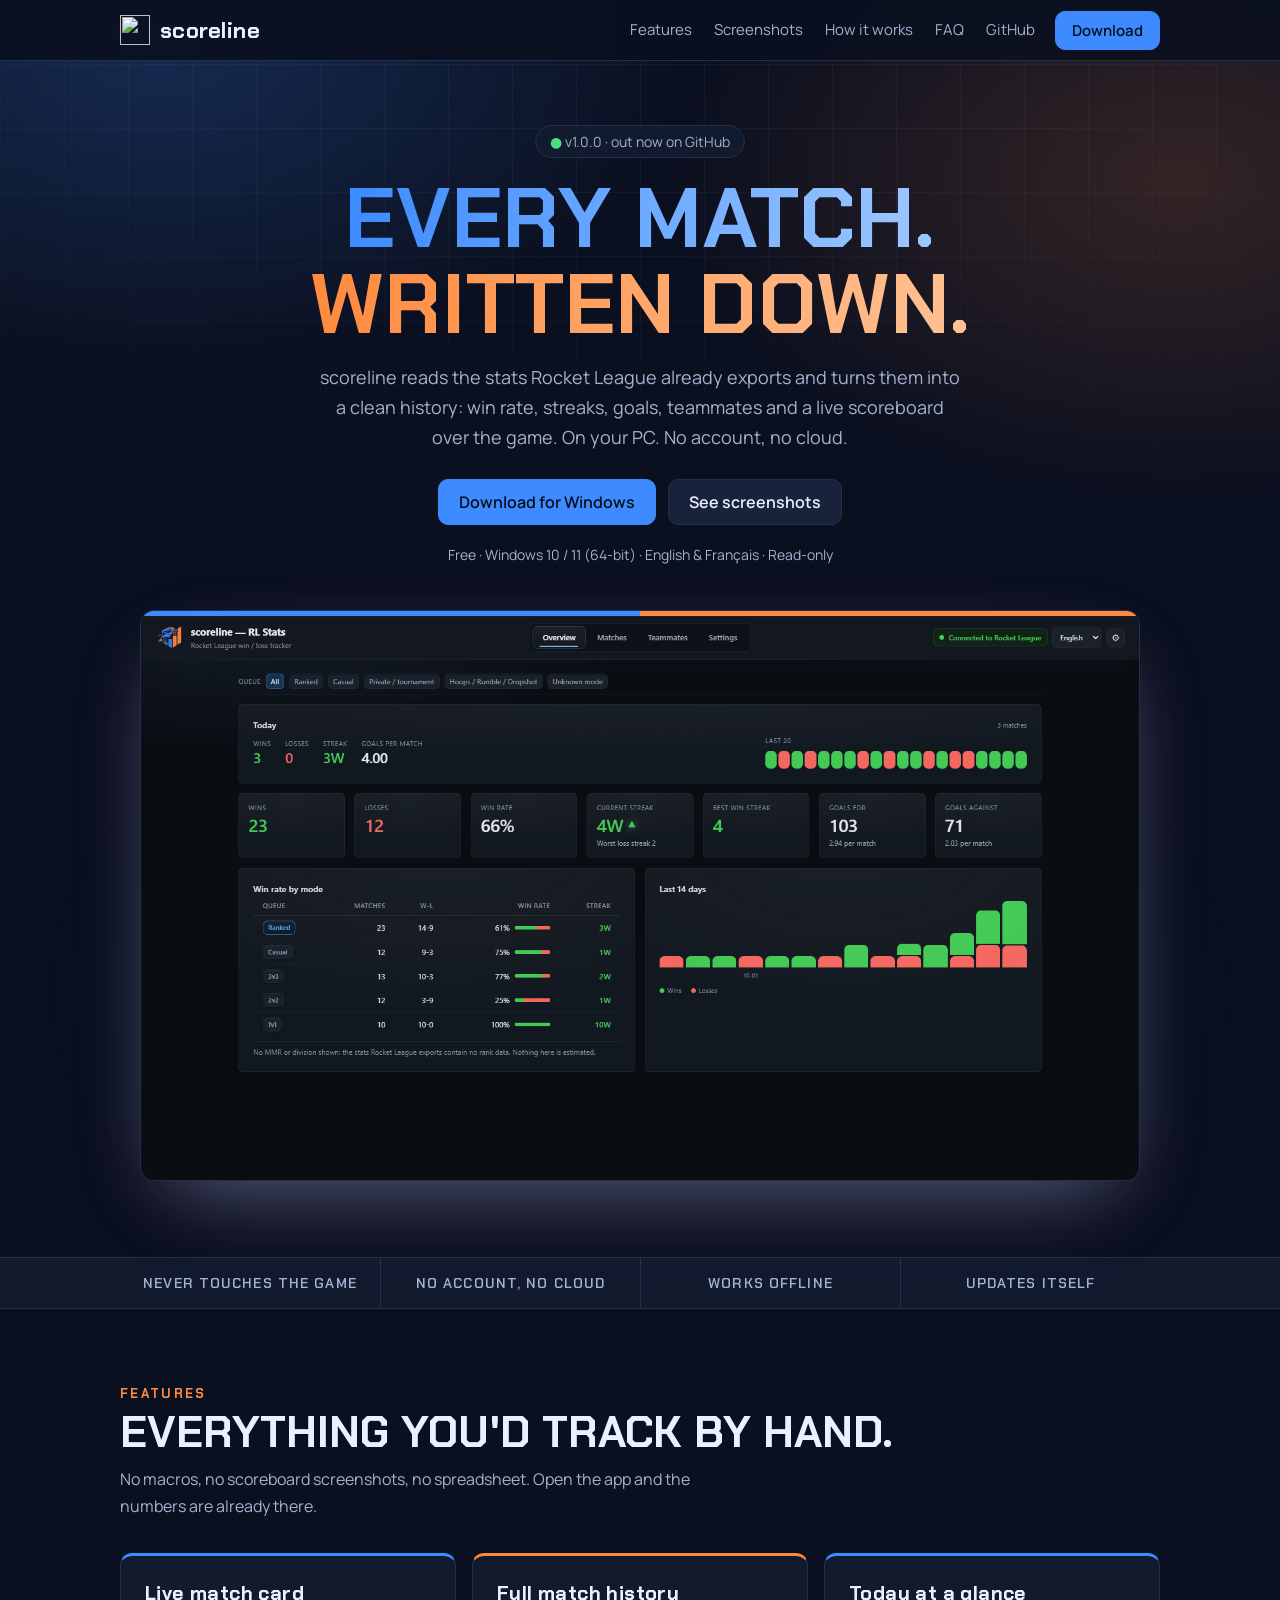
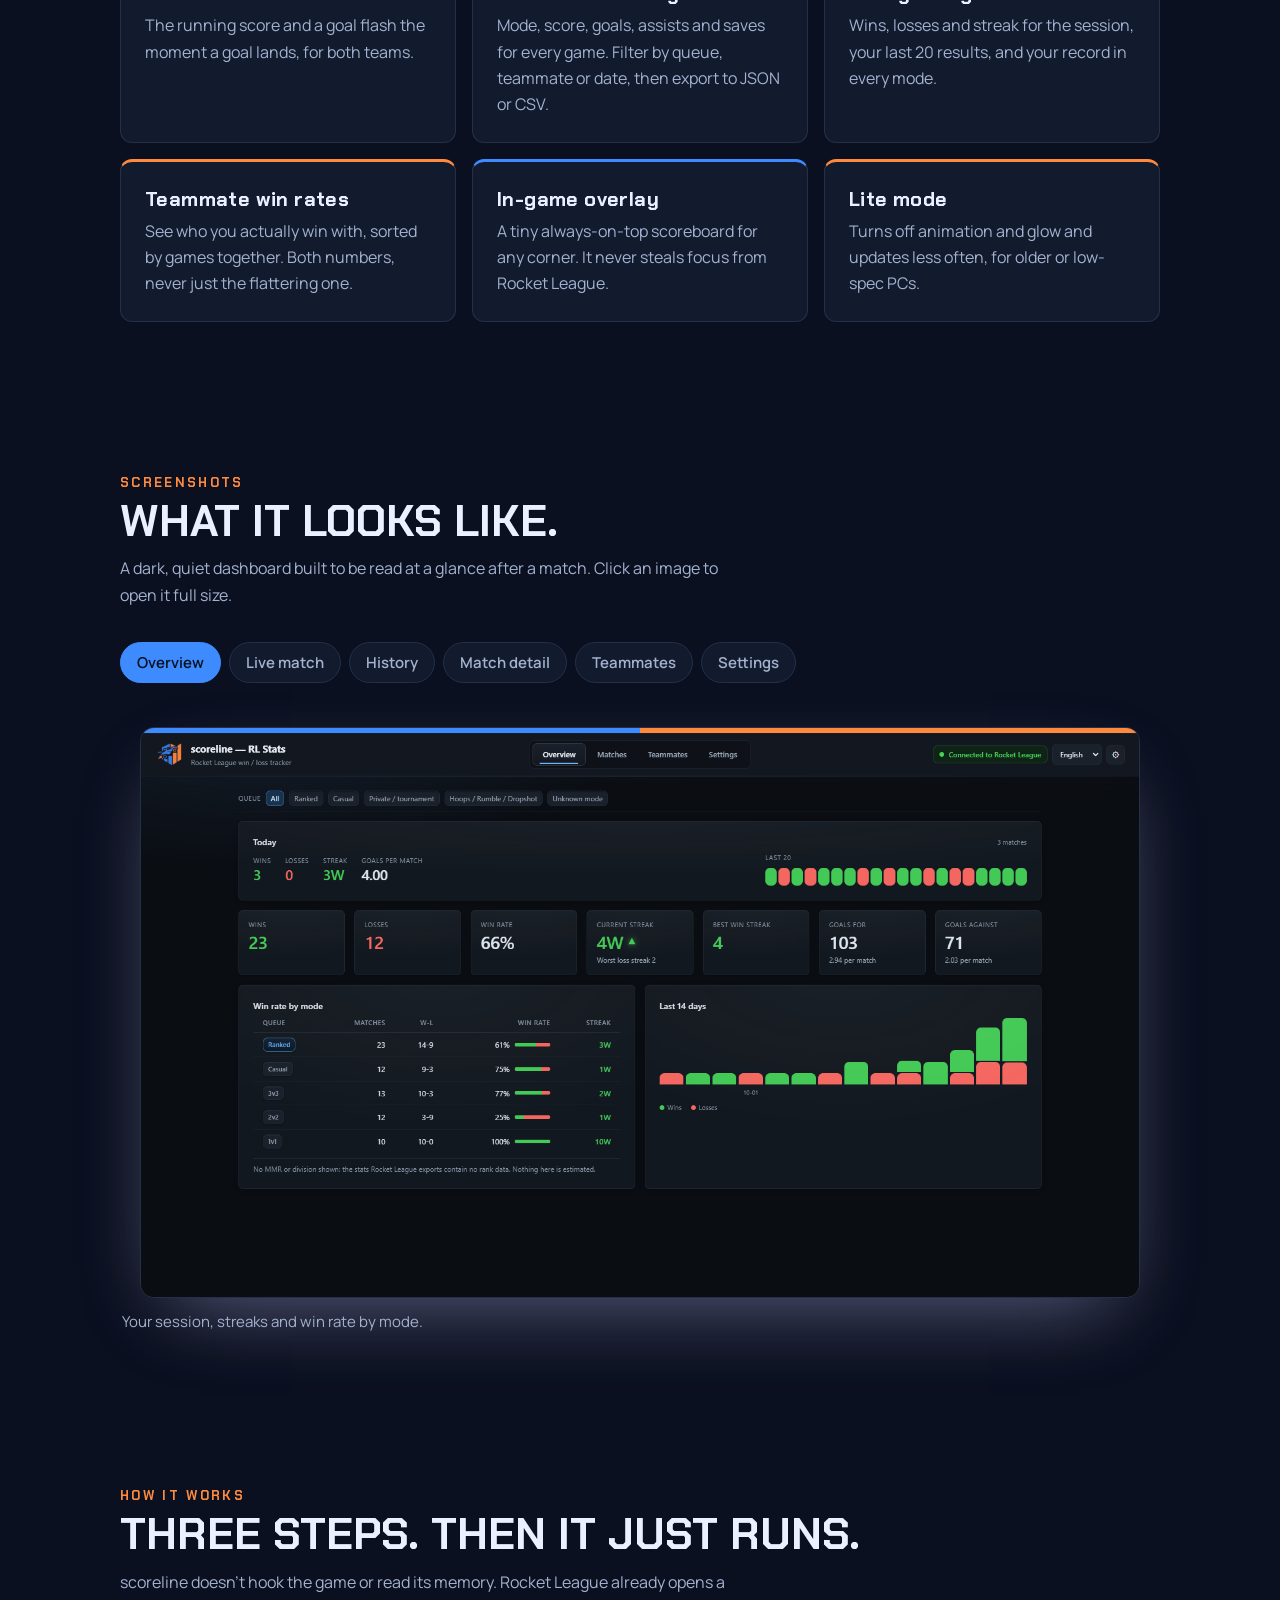
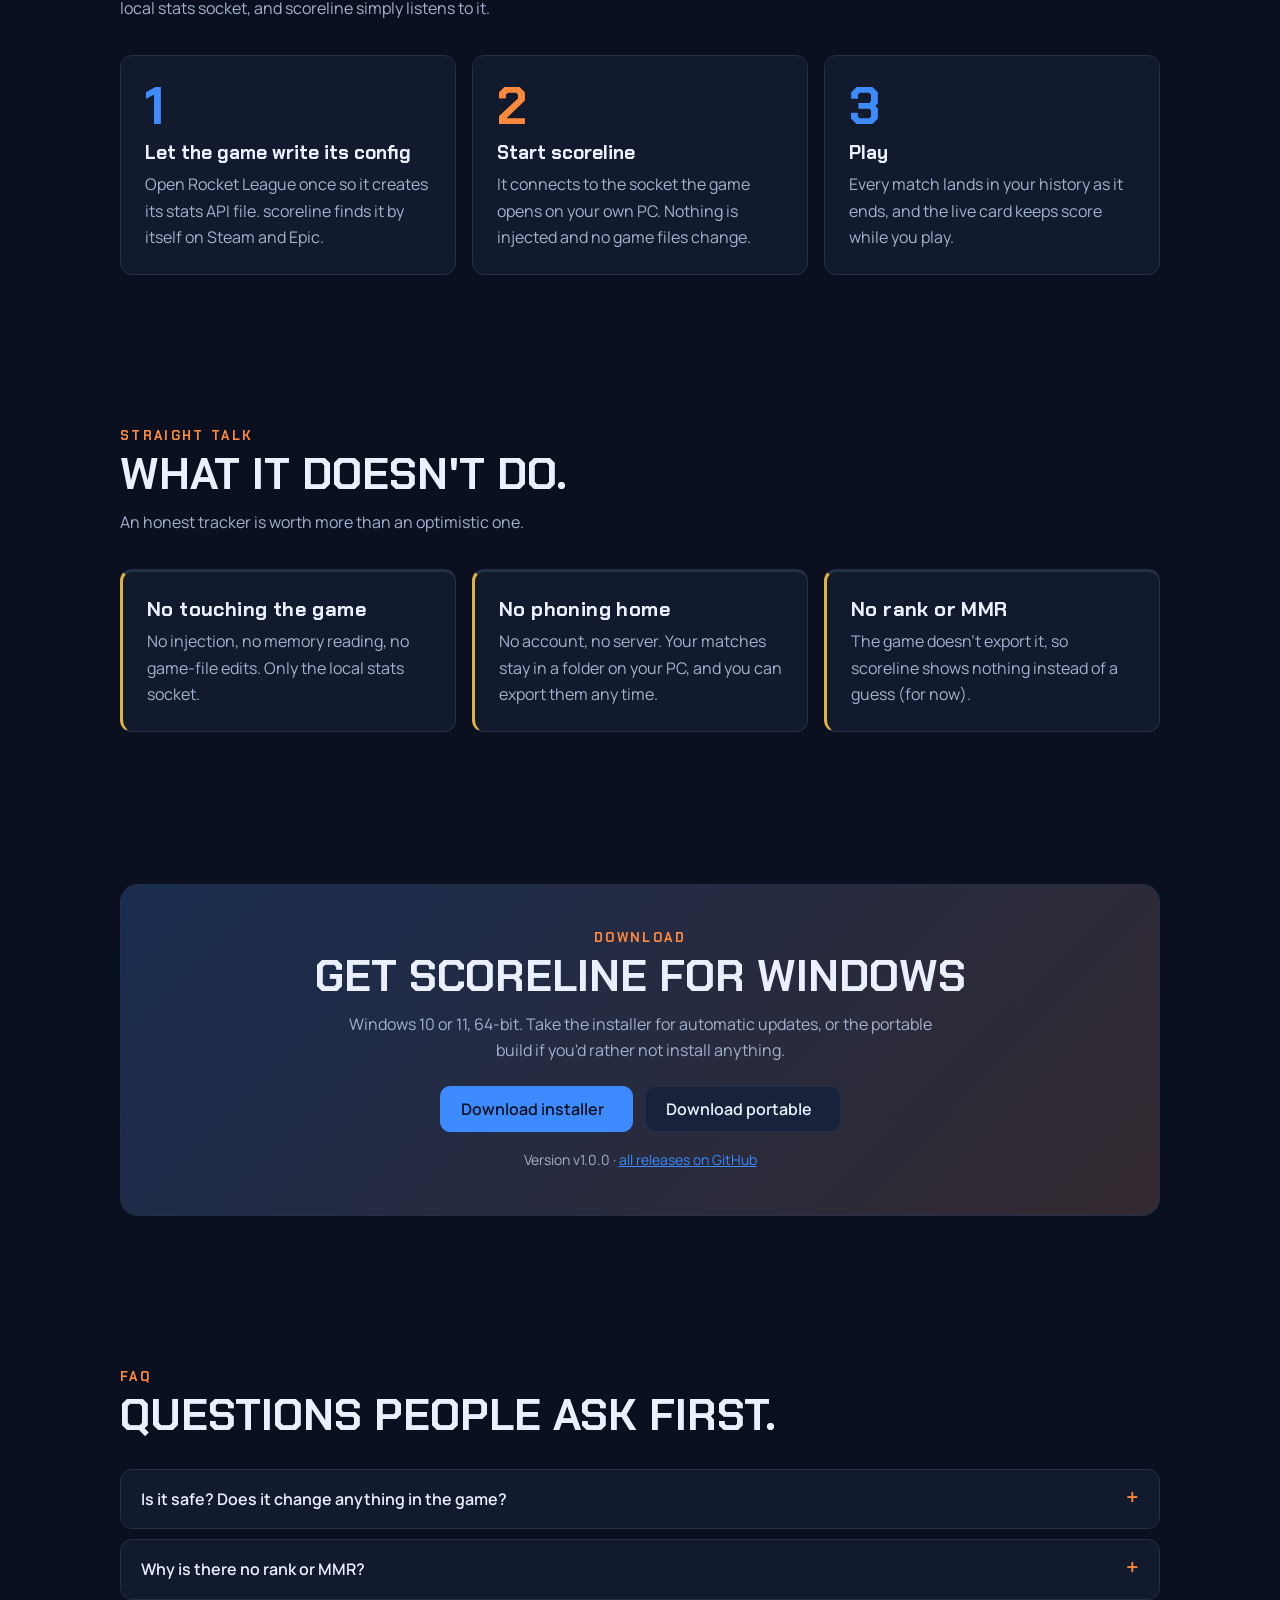
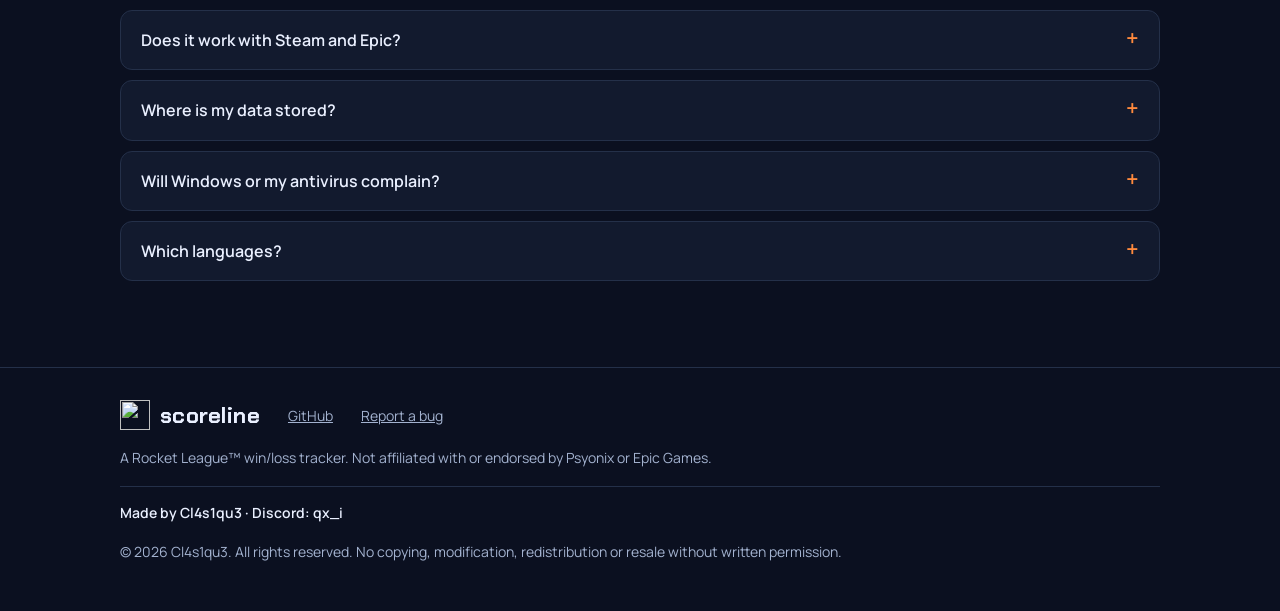
==== commit c5cb11e3: "Site: publish new web (index.html)" ====
--- a/docs/index.html
+++ b/docs/index.html
@@ -1,618 +1,265 @@
 <!DOCTYPE html>
 <html lang="en">
 <head>
-<meta charset="UTF-8" />
-<meta name="viewport" content="width=device-width, initial-scale=1" />
-<title>scoreline — RL Stats · Rocket League win/loss tracker</title>
-<meta name="description" content="scoreline reads the stats Rocket League already exports and turns them into a clean match history: win rate, streaks, goals, teammates and a live scoreboard. Read-only, on your PC, no account." />
-<meta name="theme-color" content="#0a0d12" />
-<meta name="color-scheme" content="dark" />
-<link rel="canonical" href="https://scoreline001.github.io/rl-stats/" />
-<link rel="icon" href="logo.png" />
-
-<!-- Share cards: this page gets pasted in Discord/WhatsApp, so the preview
-     shows the app, the name and one honest line. -->
-<meta property="og:type" content="website" />
-<meta property="og:title" content="scoreline — Rocket League win/loss tracker" />
-<meta property="og:description" content="Win rate, streaks, goals, teammates — read from the stats socket the game itself opens. Read-only, offline, no account." />
-<meta property="og:image" content="shots/overview.png" />
-<meta name="twitter:card" content="summary_large_image" />
-<meta name="twitter:title" content="scoreline — Rocket League win/loss tracker" />
-<meta name="twitter:description" content="Every match. Written down. Read-only, offline, no account." />
-<meta name="twitter:image" content="shots/overview.png" />
-
-<!-- The reveal animation only ever hides content while JS is running: the
-     "js" class gates it, and a timer un-hides everything as a safety net. -->
-<script>document.documentElement.classList.add('js');</script>
-<link rel="stylesheet" href="styles.css" />
+<meta charset="utf-8">
+<meta name="viewport" content="width=device-width, initial-scale=1">
+<title>scoreline — Rocket League win/loss tracker</title>
+<meta name="description" content="scoreline turns the stats Rocket League already exports into a clean match history: win rate, streaks, goals, teammates and a live scoreboard. Read-only, on your PC, no account.">
+<meta name="theme-color" content="#0b1020">
+<link rel="canonical" href="https://scoreline001.github.io/rl-stats/">
+<link rel="icon" type="image/png" href="logo-64.png">
+<link rel="apple-touch-icon" href="logo-180.png">
+<meta property="og:type" content="website">
+<meta property="og:site_name" content="scoreline">
+<meta property="og:url" content="https://scoreline001.github.io/rl-stats/">
+<meta property="og:title" content="scoreline — Rocket League win/loss tracker">
+<meta property="og:description" content="Every match. Written down. Read-only, offline, no account.">
+<meta property="og:image" content="https://scoreline001.github.io/rl-stats/shots/overview.png">
+<meta name="twitter:card" content="summary_large_image">
+<script type="application/ld+json">{"@context":"https://schema.org","@type":"SoftwareApplication","name":"scoreline","applicationCategory":"UtilitiesApplication","operatingSystem":"Windows 10, Windows 11","description":"Rocket League win/loss tracker. Read-only, offline, no account.","downloadUrl":"https://github.com/scoreline001/rl-stats/releases/latest","offers":{"@type":"Offer","price":"0","priceCurrency":"USD"}}</script>
+<link rel="stylesheet" href="https://fonts.googleapis.com/css2?family=Chakra+Petch:wght@600;700&family=Manrope:wght@400;500;600;700&display=swap">
+<style>
+:root{--ink:#0b1020;--panel:#121a2e;--panel2:#18223a;--line:#243049;--text:#eaf0ff;--dim:#a3b2cf;--blue:#3d8bff;--orange:#ff8a3d;--win:#4ade80;
+--head:"Chakra Petch","Segoe UI",Arial,sans-serif;--body:"Manrope",system-ui,"Segoe UI",sans-serif;--r:12px}
+*{box-sizing:border-box}html{scroll-behavior:smooth}
+body{margin:0;background:var(--ink);color:var(--text);font:400 16px/1.65 var(--body)}
+body:before{content:"";position:fixed;inset:0;z-index:-1;pointer-events:none;
+background-image:linear-gradient(rgba(140,170,230,.06) 1px,transparent 1px),linear-gradient(90deg,rgba(140,170,230,.06) 1px,transparent 1px);background-size:64px 64px;
+-webkit-mask-image:radial-gradient(120% 80% at 50% 0%,#000 25%,transparent 80%);mask-image:radial-gradient(120% 80% at 50% 0%,#000 25%,transparent 80%)}
+body:after{content:"";position:fixed;inset:-25%;z-index:-1;pointer-events:none;will-change:transform;
+background:radial-gradient(40% 35% at 25% 20%,rgba(61,139,255,.22),transparent 70%),radial-gradient(38% 34% at 78% 30%,rgba(255,138,61,.17),transparent 70%),radial-gradient(45% 40% at 50% 90%,rgba(61,139,255,.1),transparent 70%);animation:drift 26s ease-in-out infinite alternate}
+a{color:var(--blue)}img{max-width:100%;height:auto}
+.wrap{max-width:1080px;margin:0 auto;padding:0 20px}
+:focus-visible{outline:2px solid var(--blue);outline-offset:3px}
+nav{position:sticky;top:0;z-index:5;background:rgba(11,16,32,.9);backdrop-filter:blur(10px);border-bottom:1px solid var(--line)}
+.nav{display:flex;align-items:center;gap:20px;height:60px}
+.brand{display:flex;align-items:center;gap:10px;color:var(--text);text-decoration:none;font:700 22px var(--head);letter-spacing:.02em}
+.brand img{width:30px;height:30px}
+.links{display:flex;gap:22px;margin-left:auto}.links a{color:var(--dim);text-decoration:none;font-size:15px}.links a:hover{color:var(--text)}
+.btn{display:inline-flex;align-items:center;gap:8px;padding:11px 20px;border-radius:10px;font:600 16px var(--body);text-decoration:none;border:1px solid var(--line);background:var(--panel2);color:var(--text);cursor:pointer}
+.btn:hover{border-color:#3a4a6e}
+.btn-go{background:var(--blue);border-color:var(--blue);color:#06101f;font-weight:600}.btn-go:hover{background:#5a9dff;border-color:#5a9dff}
+.nav .btn{padding:8px 16px;font-size:15px}
+.hero{text-align:center;padding:64px 0 20px}
+.pill{display:inline-block;padding:4px 14px;border:1px solid var(--line);border-radius:99px;background:var(--panel);color:var(--dim);font-size:14px}
+.pill b{color:var(--win);font-weight:600}
+h1{font:700 clamp(36px,8.4vw,84px)/1.02 var(--head);margin:18px 0 16px;text-transform:uppercase;letter-spacing:.01em}
+h1 .b,h1 .o{background-size:220% 100%;-webkit-background-clip:text;background-clip:text;-webkit-text-fill-color:transparent;color:transparent;animation:shine 6s linear infinite}
+h1 .b{background-image:linear-gradient(90deg,#3d8bff,#a6ceff,#3d8bff)}h1 .o{background-image:linear-gradient(90deg,#ff8a3d,#ffc79d,#ff8a3d)}
+.lead{max-width:640px;margin:0 auto 26px;color:var(--dim);font-size:18px}
+.cta{display:flex;gap:12px;justify-content:center;flex-wrap:wrap}
+.meta{margin:18px 0 0;color:var(--dim);font-size:14px}
+.frame{margin:44px auto 0;max-width:1000px;border:1px solid var(--line);border-radius:14px;overflow:hidden;background:var(--panel);box-shadow:0 30px 80px -30px rgba(61,139,255,.45),0 30px 80px -30px rgba(255,138,61,.35)}
+.frame:before{content:"";display:block;height:5px;background:linear-gradient(90deg,var(--blue) 50%,var(--orange) 50%)}
+.frame img{display:block;width:100%;aspect-ratio:1680/950;background:var(--panel)}
+.miss{padding:40px 20px;text-align:center;color:var(--dim);font-size:15px}
+.strip{margin-top:56px;border-block:1px solid var(--line);background:var(--panel)}
+.strip .wrap{display:grid;grid-template-columns:repeat(4,1fr)}
+.strip span{padding:16px 12px;text-align:center;font:600 14px var(--head);letter-spacing:.08em;text-transform:uppercase;border-left:1px solid var(--line);color:var(--dim)}
+.strip span:first-child{border-left:0}
+section{padding:76px 0}
+.eyebrow{font:700 13px var(--head);letter-spacing:.18em;text-transform:uppercase;color:var(--orange)}
+h2{font:700 clamp(28px,4.4vw,44px)/1.1 var(--head);margin:6px 0 10px;text-transform:uppercase}
+.sub{max-width:620px;color:var(--dim);margin:0 0 34px}
+.grid{display:grid;grid-template-columns:repeat(3,1fr);gap:16px}
+.card{background:var(--panel);border:1px solid var(--line);border-radius:var(--r);padding:24px;transition:border-color .15s,transform .15s}
+.card:hover{border-color:#3a4a6e;transform:translateY(-2px)}
+.card h3{font:700 20px var(--head);margin:0 0 6px;letter-spacing:.02em}
+.card p{margin:0;color:var(--dim);font-size:16px}
+.card:nth-child(odd){border-top:3px solid var(--blue)}.card:nth-child(even){border-top:3px solid var(--orange)}
+.tabs{display:flex;gap:8px;flex-wrap:wrap;margin-bottom:16px}
+.tabs button{padding:9px 16px;border-radius:99px;border:1px solid var(--line);background:var(--panel);color:var(--dim);font:600 15px var(--body);cursor:pointer}
+.tabs button[aria-selected=true]{background:var(--blue);border-color:var(--blue);color:#06101f}
+.pane[hidden]{display:none}
+.pane a{display:block;text-decoration:none}
+.cap{margin:12px 2px 0;color:var(--dim);font-size:15px}
+.steps{display:grid;grid-template-columns:repeat(3,1fr);gap:16px;counter-reset:s}
+.step{background:var(--panel);border:1px solid var(--line);border-radius:var(--r);padding:24px;counter-increment:s}
+.step:before{content:counter(s);display:block;font:700 52px/1 var(--head);color:var(--blue);margin-bottom:8px}
+.step:nth-child(2):before{color:var(--orange)}
+.step h3{font:700 19px var(--head);margin:0 0 6px}.step p{margin:0;color:var(--dim);font-size:16px}
+.honest{display:grid;grid-template-columns:repeat(3,1fr);gap:16px}
+.honest .card{border-top:3px solid var(--line);border-left:3px solid #e3b341}
+.dl{background:linear-gradient(135deg,rgba(61,139,255,.16),rgba(255,138,61,.14)),var(--panel);border:1px solid var(--line);border-radius:18px;padding:44px 28px;text-align:center}
+.dl .row{display:flex;gap:12px;justify-content:center;flex-wrap:wrap;margin-top:22px}
+.dl small{display:block;margin-top:16px;color:var(--dim);font-size:14px}
+details{border:1px solid var(--line);border-radius:var(--r);background:var(--panel);margin-bottom:10px}
+summary{cursor:pointer;padding:16px 20px;font-weight:600;list-style:none}
+summary::-webkit-details-marker{display:none}
+summary:after{content:"+";float:right;color:var(--orange);font-size:22px;line-height:1}
+details[open] summary:after{content:"–"}
+details p{margin:0;padding:0 20px 18px;color:var(--dim);font-size:16px}
+code{background:var(--panel2);padding:2px 6px;border-radius:6px;font-size:.9em}
+footer{border-top:1px solid var(--line);padding:32px 0 48px;color:var(--dim);font-size:14px}
+footer .wrap{display:flex;gap:16px 28px;flex-wrap:wrap;align-items:center}
+footer p{flex-basis:100%;margin:0}
+footer a{color:var(--dim)}
+footer .credit{color:var(--text);font-weight:600;padding-top:14px;border-top:1px solid var(--line)}
+@media(max-width:860px){.grid,.steps,.honest{grid-template-columns:1fr}.strip .wrap{grid-template-columns:1fr 1fr}.strip span:nth-child(3){border-left:0}.strip span:nth-child(n+3){border-top:1px solid var(--line)}.links{display:none}.nav .btn{margin-left:auto}}
+.btn{transition:transform .15s,border-color .15s,background .15s}.btn:hover{transform:translateY(-2px)}
+.pill b{display:inline-block;animation:blink 2s ease-in-out infinite}
+.hero .wrap>*{animation:rise .8s cubic-bezier(.2,.7,.2,1) both}
+.hero .wrap>:nth-child(2){animation-delay:.08s}.hero .wrap>:nth-child(3){animation-delay:.18s}.hero .wrap>:nth-child(4){animation-delay:.28s}.hero .wrap>:nth-child(5){animation-delay:.36s}
+.hero .wrap>.frame{animation:rise .9s cubic-bezier(.2,.7,.2,1) .45s both,float 9s ease-in-out 1.5s infinite}
+.cta .btn-go{position:relative}.cta .btn-go:after{content:"";position:absolute;inset:0;border-radius:10px;border:2px solid var(--blue);pointer-events:none;animation:ring 2.8s ease-out infinite}
+.pane:not([hidden]){animation:fade .4s ease both}
+.rv{opacity:0;transform:translateY(22px);transition:opacity .6s ease var(--d,0s),transform .6s cubic-bezier(.2,.7,.2,1) var(--d,0s)}.rv.in{opacity:1;transform:none}
+nav:after{content:"";position:absolute;left:0;right:0;bottom:-1px;height:2px;background:linear-gradient(90deg,var(--blue),var(--orange));transform:scaleX(0);transform-origin:0 50%}
+@supports (animation-timeline:scroll()){nav:after{animation:prog linear both;animation-timeline:scroll(root)}}
+@keyframes rise{from{opacity:0;transform:translateY(24px)}to{opacity:1;transform:none}}
+@keyframes fade{from{opacity:0}to{opacity:1}}
+@keyframes float{0%,100%{transform:translateY(0)}50%{transform:translateY(-10px)}}
+@keyframes shine{to{background-position:-220% 0}}
+@keyframes drift{from{transform:translate3d(-3%,2%,0) scale(1)}to{transform:translate3d(3%,-2%,0) scale(1.08)}}
+@keyframes blink{50%{opacity:.3}}
+@keyframes ring{0%{transform:scale(1);opacity:.7}100%{transform:scale(1.18,1.5);opacity:0}}
+@keyframes prog{to{transform:scaleX(1)}}
+@media(prefers-reduced-motion:reduce){*,*:before,*:after{animation:none!important;transition:none!important}.rv{opacity:1!important;transform:none!important}html{scroll-behavior:auto}}
+</style>
 </head>
 <body>
-
-<a class="skip" href="#top">Skip to content</a>
-
-<!--
-  Download links point at GitHub Releases for scoreline001/rl-stats.
-  The static hrefs below are the fallback; a small script upgrades them to
-  the exact asset URL (and fills version / size / date) when GitHub answers.
--->
-<nav class="nav">
-  <div class="wrap nav-inner">
-    <a class="brand" href="#top" aria-label="scoreline — RL Stats, home">
-      <img src="logo.png" alt="" width="30" height="30" />
-      <span>scoreline</span>
-      <span class="tag">RL Stats</span>
-    </a>
-    <div class="nav-links">
-      <a href="#features">Features</a>
-      <a href="#how">How it works</a>
-      <a href="#screens">Screenshots</a>
-      <a href="#straight">Straight talk</a>
-      <a href="#faq">FAQ</a>
-    </div>
-    <a class="nav-gh" href="https://github.com/scoreline001/rl-stats" target="_blank" rel="noopener" aria-label="scoreline on GitHub">
-      <svg viewBox="0 0 24 24" fill="currentColor" aria-hidden="true"><path d="M12 .5A11.5 11.5 0 0 0 .5 12a11.5 11.5 0 0 0 7.86 10.92c.58.1.79-.25.79-.56v-2c-3.2.7-3.88-1.37-3.88-1.37-.53-1.35-1.29-1.71-1.29-1.71-1.06-.72.08-.71.08-.71 1.17.08 1.79 1.2 1.79 1.2 1.04 1.79 2.73 1.27 3.4.97.1-.76.41-1.28.74-1.57-2.55-.29-5.24-1.28-5.24-5.7 0-1.26.45-2.29 1.19-3.1-.12-.29-.52-1.46.11-3.05 0 0 .97-.31 3.18 1.18a11 11 0 0 1 5.79 0c2.2-1.5 3.18-1.18 3.18-1.18.63 1.59.23 2.76.11 3.05.74.81 1.19 1.84 1.19 3.1 0 4.43-2.7 5.4-5.27 5.69.42.36.8 1.08.8 2.18v3.23c0 .31.21.67.8.56A11.5 11.5 0 0 0 23.5 12 11.5 11.5 0 0 0 12 .5Z"/></svg>
-      <span class="stars js-stars">GitHub</span>
-    </a>
-    <a class="btn btn-primary" href="#download">
-      <svg viewBox="0 0 24 24" fill="none" stroke="currentColor" stroke-width="1.8" stroke-linecap="round" stroke-linejoin="round" aria-hidden="true"><path d="M12 3v12"/><path d="m7 10 5 5 5-5"/><path d="M5 21h14"/></svg>
-      Download
-    </a>
-  </div>
-</nav>
-
-<header class="hero" id="top">
-  <div class="wrap hero-grid">
-    <div>
-      <div class="pill">
-        <span class="dot" aria-hidden="true"></span>
-        <span class="js-version">v1.0.0</span>
-        <span class="pill-sep" aria-hidden="true">·</span>
-        <span>out now on GitHub</span>
-      </div>
-      <div class="eyebrow">Rocket League win/loss tracker</div>
-      <h1>Every match.<br /><span class="hl">Written down.</span></h1>
-      <p class="lead">
-        scoreline reads the stats Rocket League already exports and turns them into a clean
-        history — win rate, streaks, goals, teammates and a live scoreboard over the
-        game. On your PC. No account, no cloud, no guessing.
-      </p>
-      <div class="cta-row">
-        <a class="btn btn-primary js-dl-setup" href="https://github.com/scoreline001/rl-stats/releases/latest">
-          <svg viewBox="0 0 24 24" fill="none" stroke="currentColor" stroke-width="1.8" stroke-linecap="round" stroke-linejoin="round" aria-hidden="true"><path d="M12 3v12"/><path d="m7 10 5 5 5-5"/><path d="M5 21h14"/></svg>
-          Download for Windows
-        </a>
-        <a class="btn btn-ghost" href="#features">See what it does</a>
-      </div>
-      <div class="meta">
-        <span>Free</span>
-        <span>Windows 10 / 11 (64-bit)</span>
-        <span>English &amp; Français</span>
-        <span>Read-only</span>
-      </div>
-    </div>
-
-    <div class="hero-shot">
-      <div class="window" role="img" aria-label="scoreline overview screen">
-        <div class="window-bar">
-          <span class="dots" aria-hidden="true"><i></i><i></i><i></i></span>
-          <span class="title">scoreline — RL Stats</span>
-        </div>
-        <img src="shots/overview.png" alt="The scoreline overview: today's session, wins and losses, win rate, streaks and goals." width="1680" height="950" fetchpriority="high" />
-      </div>
-    </div>
-  </div>
-</header>
-
-<section class="strip" aria-label="At a glance">
-  <div class="wrap strip-inner">
-    <span class="strip-item">
-      <svg viewBox="0 0 24 24" fill="none" stroke="currentColor" stroke-width="1.8" stroke-linecap="round" stroke-linejoin="round" aria-hidden="true"><path d="M12 22s8-4 8-10V5l-8-3-8 3v7c0 6 8 10 8 10Z"/><path d="m9 12 2 2 4-4"/></svg>
-      Never touches the game
-    </span>
-    <span class="strip-item">
-      <svg viewBox="0 0 24 24" fill="none" stroke="currentColor" stroke-width="1.8" stroke-linecap="round" stroke-linejoin="round" aria-hidden="true"><path d="M3 3l18 18"/><path d="M10.6 10.6a2 2 0 0 0 2.8 2.8"/><path d="M9.9 5.2A9.8 9.8 0 0 1 12 5c5 0 9 4.5 10 7-.4 1-1.3 2.4-2.6 3.7"/><path d="M6.6 6.6C4.4 8 3 10 2 12c1 2.5 5 7 10 7 1.4 0 2.7-.3 3.8-.9"/></svg>
-      No account, no cloud
-    </span>
-    <span class="strip-item">
-      <svg viewBox="0 0 24 24" fill="none" stroke="currentColor" stroke-width="1.8" stroke-linecap="round" stroke-linejoin="round" aria-hidden="true"><path d="M5 12.5a10 10 0 0 1 14 0"/><path d="M8.5 16a5 5 0 0 1 7 0"/><path d="M2 9a15 15 0 0 1 20 0"/><path d="M12 20h.01"/></svg>
-      Works offline
-    </span>
-    <span class="strip-item">
-      <svg viewBox="0 0 24 24" fill="none" stroke="currentColor" stroke-width="1.8" stroke-linecap="round" stroke-linejoin="round" aria-hidden="true"><path d="M21 12a9 9 0 1 1-2.6-6.4"/><path d="M21 3v6h-6"/></svg>
-      Keeps itself up to date
-    </span>
-    <span class="strip-item">
-      <svg viewBox="0 0 24 24" fill="none" stroke="currentColor" stroke-width="1.8" stroke-linecap="round" stroke-linejoin="round" aria-hidden="true"><circle cx="11" cy="11" r="7"/><path d="m21 21-4.3-4.3"/><path d="m8.5 11.5 1.8 1.8 3.4-3.4"/></svg>
-      Finds your game by itself
-    </span>
-  </div>
-</section>
-
-<section class="section" id="features">
-  <div class="wrap">
-    <div class="section-head reveal">
-      <div class="eyebrow">Features</div>
-      <h2>Everything you'd track by hand, tracked already.</h2>
-      <p>No macros, no screenshots of the scoreboard, no spreadsheet. Open the app and the numbers are there.</p>
-    </div>
-
-    <div class="grid">
-      <article class="card reveal">
-        <div class="ic"><svg viewBox="0 0 24 24" fill="none" stroke="currentColor" stroke-width="1.8" stroke-linecap="round" stroke-linejoin="round" aria-hidden="true"><path d="M3 12h4l3 8 4-16 3 8h4"/></svg></div>
-        <h3>A live match card</h3>
-        <p>While a match runs, the running score, the current result and a goal flash the moment a goal lands — for both sides.</p>
-      </article>
-
-      <article class="card reveal">
-        <div class="ic"><svg viewBox="0 0 24 24" fill="none" stroke="currentColor" stroke-width="1.8" stroke-linecap="round" stroke-linejoin="round" aria-hidden="true"><path d="M8 6h13"/><path d="M8 12h13"/><path d="M8 18h13"/><path d="M3 6h.01"/><path d="M3 12h.01"/><path d="M3 18h.01"/></svg></div>
-        <h3>Full match history</h3>
-        <p>Mode, score, goals, assists, saves and duration for every game. Filter by queue, teammate or date, and export to JSON or CSV.</p>
-      </article>
-
-      <article class="card reveal">
-        <div class="ic"><svg viewBox="0 0 24 24" fill="none" stroke="currentColor" stroke-width="1.8" stroke-linecap="round" stroke-linejoin="round" aria-hidden="true"><path d="M16 21v-2a4 4 0 0 0-4-4H6a4 4 0 0 0-4 4v2"/><circle cx="9" cy="7" r="4"/><path d="M22 21v-2a4 4 0 0 0-3-3.9"/><path d="M16 3.1a4 4 0 0 1 0 7.8"/></svg></div>
-        <h3>Teammate win rates</h3>
-        <p>See who you actually win with, sorted by how often you play together — both numbers, never just the flattering one.</p>
-      </article>
-
-      <article class="card reveal">
-        <div class="ic"><svg viewBox="0 0 24 24" fill="none" stroke="currentColor" stroke-width="1.8" stroke-linecap="round" stroke-linejoin="round" aria-hidden="true"><rect x="3" y="4" width="18" height="18" rx="2"/><path d="M16 2v4"/><path d="M8 2v4"/><path d="M3 10h18"/><path d="M8 14h.01"/><path d="M12 14h.01"/><path d="M16 14h.01"/></svg></div>
-        <h3>Weekly &amp; monthly reports</h3>
-        <p>Turn the last 7 or 30 days into one block: win rate, best and current streak, and how you compare with the window before it.</p>
-      </article>
-
-      <article class="card reveal">
-        <div class="ic"><svg viewBox="0 0 24 24" fill="none" stroke="currentColor" stroke-width="1.8" stroke-linecap="round" stroke-linejoin="round" aria-hidden="true"><path d="M17 21v-2a4 4 0 0 0-4-4H5a4 4 0 0 0-4 4v2"/><circle cx="9" cy="7" r="4"/><path d="M23 21v-2a4 4 0 0 0-3-3.87"/><path d="M16 3.13a4 4 0 0 1 0 7.75"/><path d="M3 14h4"/><path d="M5 12v4"/></svg></div>
-        <h3>Party or random?</h3>
-        <p>Scoreline says how you queued — confirmed by one click, or inferred from party-leader flags. When the game doesn't say, it admits it instead of guessing.</p>
-      </article>
-
-      <article class="card reveal">
-        <div class="ic"><svg viewBox="0 0 24 24" fill="none" stroke="currentColor" stroke-width="1.8" stroke-linecap="round" stroke-linejoin="round" aria-hidden="true"><path d="M20 21a8 8 0 0 0-16 0"/><circle cx="12" cy="8" r="5"/><path d="M19 3l1.5 1.5L23 2"/></svg></div>
-        <h3>Your name, remembered</h3>
-        <p>Pick your in-game name once from the list of players the app has seen. Every match you already played is re-attributed — nothing recorded before the name was set is lost.</p>
-      </article>
-
-      <article class="card reveal">
-        <div class="ic"><svg viewBox="0 0 24 24" fill="none" stroke="currentColor" stroke-width="1.8" stroke-linecap="round" stroke-linejoin="round" aria-hidden="true"><circle cx="11" cy="11" r="7"/><path d="m21 21-4.3-4.3"/></svg></div>
-        <h3>Open any match</h3>
-        <p>The full scoreboard: both teams, every goal, ball speeds, and delete-only actions for the odd game that slipped in.</p>
-      </article>
-
-      <article class="card reveal">
-        <div class="ic"><svg viewBox="0 0 24 24" fill="none" stroke="currentColor" stroke-width="1.8" stroke-linecap="round" stroke-linejoin="round" aria-hidden="true"><path d="M21 12a9 9 0 1 1-2.6-6.4"/><path d="M21 3v6h-6"/></svg></div>
-        <h3>Quiet auto-update</h3>
-        <p>When it's installed as a normal app, new versions download in the background and install on restart — and never mid-match.</p>
-      </article>
-
-      <article class="card wide reveal">
-        <div class="ic"><svg viewBox="0 0 24 24" fill="none" stroke="currentColor" stroke-width="1.8" stroke-linecap="round" stroke-linejoin="round" aria-hidden="true"><rect x="3" y="3" width="18" height="14" rx="2"/><path d="M8 21h8"/><path d="M12 17v4"/></svg></div>
-        <h3>An overlay that floats over the game</h3>
-        <p>A tiny always-on-top scoreboard you can park in any of nine corners — your score against theirs, updating live. It never steals focus from Rocket League, and in lite mode it stays out of the way entirely.</p>
-      </article>
-    </div>
-  </div>
-</section>
-
-<section class="section" id="how">
-  <div class="wrap">
-    <div class="section-head reveal">
-      <div class="eyebrow">How it works</div>
-      <h2>Three steps. Then it just runs.</h2>
-      <p>scoreline doesn't hook the game or read its memory. Rocket League already exposes a local stats socket — scoreline simply listens to it.</p>
-    </div>
-    <div class="steps">
-      <div class="step reveal">
-        <div class="n">1</div>
-        <h3>Let the game write its config</h3>
-        <p>Open Rocket League once so it creates its stats API file. scoreline finds it by itself — every Steam library, the Epic launcher's manifests, the real Documents folder (OneDrive too), and a scan of your drives.</p>
-      </div>
-      <div class="step reveal">
-        <div class="n">2</div>
-        <h3>Start scoreline</h3>
-        <p>It connects to the socket the game already opens on your own PC. Nothing is injected and no game files are changed.</p>
-      </div>
-      <div class="step reveal">
-        <div class="n">3</div>
-        <h3>Play</h3>
-        <p>Every match lands in your history as it ends, and the live card keeps score while you're in a game.</p>
-      </div>
-    </div>
-    <p class="hint reveal">Only if your install lives somewhere truly unusual does Settings offer a manual <code>TAGame\Config</code> folder field — everything else is automatic.</p>
-  </div>
-</section>
-
-<section class="section" id="screens">
-  <div class="wrap">
-    <div class="section-head reveal">
-      <div class="eyebrow">Screenshots</div>
-      <h2>What it looks like.</h2>
-      <p>A dark, quiet dashboard built to be read at a glance after a match. Click any shot to enlarge.</p>
-    </div>
-    <div class="gallery">
-      <figure class="shot reveal">
-        <button class="shot-btn" type="button" data-full="shots/drawer.png" aria-label="Enlarge: match detail drawer">
-          <img src="shots/drawer.png" alt="The match detail drawer: both teams, every goal, ball speeds." width="1680" height="950" loading="lazy" decoding="async" />
-        </button>
-        <figcaption>Open any match for the full scoreboard — both teams, each goal and the ball speed.</figcaption>
-      </figure>
-      <figure class="shot reveal">
-        <button class="shot-btn" type="button" data-full="shots/matches.png" aria-label="Enlarge: match history">
-          <img src="shots/matches.png" alt="Match history with filters and export." width="1680" height="950" loading="lazy" decoding="async" />
-        </button>
-        <figcaption>The history: filter by queue, teammate or date, then export.</figcaption>
-      </figure>
-      <figure class="shot reveal">
-        <button class="shot-btn" type="button" data-full="shots/teammates.png" aria-label="Enlarge: teammate win rates">
-          <img src="shots/teammates.png" alt="Win rate with teammates." width="1680" height="950" loading="lazy" decoding="async" />
-        </button>
-        <figcaption>Win rate with each teammate, sorted by how often you play together.</figcaption>
-      </figure>
-      <figure class="shot reveal">
-        <button class="shot-btn" type="button" data-full="shots/live.png" aria-label="Enlarge: live match card">
-          <img src="shots/live.png" alt="The live match card during a game." width="1680" height="950" loading="lazy" decoding="async" />
-        </button>
-        <figcaption>A live card keeps the running score while you play.</figcaption>
-      </figure>
-      <figure class="shot wide reveal">
-        <button class="shot-btn" type="button" data-full="shots/settings.png" aria-label="Enlarge: settings screen">
-          <img src="shots/settings.png" alt="Settings, including language and the Rocket League config folder." width="1680" height="950" loading="lazy" decoding="async" />
-        </button>
-        <figcaption>Built-in setup checks, language, and a manual config-folder field.</figcaption>
-      </figure>
-    </div>
-  </div>
-</section>
-
-<section class="section" id="straight">
-  <div class="wrap">
-    <div class="section-head reveal">
-      <div class="eyebrow">Straight talk</div>
-      <h2>What it doesn't do.</h2>
-      <p>An honest tracker is worth more than an optimistic one.</p>
-    </div>
-    <div class="honest">
-      <article class="card reveal">
-        <h3>
-          <svg viewBox="0 0 24 24" fill="none" stroke="currentColor" stroke-width="1.8" stroke-linecap="round" stroke-linejoin="round" aria-hidden="true"><path d="M12 22s8-4 8-10V5l-8-3-8 3v7c0 6 8 10 8 10Z"/></svg>
-          No touching the game
-        </h3>
-        <p>No injection, no memory reading, no game-file edits. It reads only the stats socket the game itself opens, on localhost.</p>
-      </article>
-      <article class="card reveal">
-        <h3>
-          <svg viewBox="0 0 24 24" fill="none" stroke="currentColor" stroke-width="1.8" stroke-linecap="round" stroke-linejoin="round" aria-hidden="true"><path d="M3 3l18 18"/><path d="M10.6 10.6a2 2 0 0 0 2.8 2.8"/><path d="M9.9 5.2A9.8 9.8 0 0 1 12 5c5 0 9 4.5 10 7-.4 1-1.3 2.4-2.6 3.7"/><path d="M6.6 6.6C4.4 8 3 10 2 12c1 2.5 5 7 10 7 1.4 0 2.7-.3 3.8-.9"/></svg>
-          No phoning home
-        </h3>
-        <p>No account and no server. Your matches and settings stay in a folder on your own PC, and you can export them any time.</p>
-      </article>
-    </div>
-  </div>
-</section>
-
-<section class="section" id="download">
-  <div class="wrap">
-    <div class="download reveal">
-      <div class="eyebrow">Download</div>
-      <div class="pill pill-lg"><span class="dot" aria-hidden="true"></span><span class="js-version">v1.0.0</span></div>
-      <h2>Get scoreline for Windows</h2>
-      <p>Windows 10 or 11, 64-bit. Take the installer for automatic updates, or the portable build if you'd rather not install anything at all.</p>
-
-      <div class="dl-row">
-        <a class="btn btn-primary js-dl-setup" href="https://github.com/scoreline001/rl-stats/releases/latest">
-          <svg viewBox="0 0 24 24" fill="none" stroke="currentColor" stroke-width="1.8" stroke-linecap="round" stroke-linejoin="round" aria-hidden="true"><path d="M12 3v12"/><path d="m7 10 5 5 5-5"/><path d="M5 21h14"/></svg>
-          Download installer
-        </a>
-        <a class="btn js-dl-portable" href="https://github.com/scoreline001/rl-stats/releases/latest">
-          <svg viewBox="0 0 24 24" fill="none" stroke="currentColor" stroke-width="1.8" stroke-linecap="round" stroke-linejoin="round" aria-hidden="true"><path d="M12 3v12"/><path d="m7 10 5 5 5-5"/><path d="M5 21h14"/></svg>
-          Download portable
-        </a>
-        <button class="btn btn-ghost" type="button" id="copy-link">
-          <svg viewBox="0 0 24 24" fill="none" stroke="currentColor" stroke-width="1.8" stroke-linecap="round" stroke-linejoin="round" aria-hidden="true"><rect x="9" y="9" width="13" height="13" rx="2"/><path d="M5 15H4a2 2 0 0 1-2-2V4a2 2 0 0 1 2-2h9a2 2 0 0 1 2 2v1"/></svg>
-          <span id="copy-link-text">Copy download link</span>
-        </button>
-      </div>
-
-      <div class="dl-row dl-cards">
-        <div class="dl-card">
-          <span class="k">Installer — recommended</span>
-          <span class="v js-setup-name">scoreline-setup-1.0.0-x64.exe</span>
-          <span class="v js-setup-size">76 MB · start menu, uninstaller, auto-update</span>
-        </div>
-        <div class="dl-card">
-          <span class="k">Portable</span>
-          <span class="v js-portable-name">scoreline-1.0.0-portable.exe</span>
-          <span class="v js-portable-size">75 MB · single file, nothing installed</span>
-        </div>
-      </div>
-
-      <p class="dl-note js-date">Published on GitHub — <a href="https://github.com/scoreline001/rl-stats/releases">scoreline001/rl-stats</a>.</p>
-    </div>
-  </div>
-</section>
-
-<section class="section" id="faq">
-  <div class="wrap">
-    <div class="section-head reveal">
-      <div class="eyebrow">FAQ</div>
-      <h2>Questions people ask first.</h2>
-    </div>
-    <div class="faq">
-      <details class="q reveal">
-        <summary>Is it safe? Does it change anything in the game?</summary>
-        <div class="a">
-          <p>It only reads. scoreline connects to the local stats socket Rocket League itself opens and never injects, reads memory, or edits game files. Close the app and the game is untouched.</p>
-        </div>
-      </details>
-      <details class="q reveal">
-        <summary>Do I need Rocket League running?</summary>
-        <div class="a">
-          <p>The app can be open any time. It records matches while you play; whatever you've already played stays in your history afterwards. The game has to be launched at least once before the stats API file exists.</p>
-        </div>
-      </details>
-      <details class="q reveal">
-        <summary>Why is there no rank or MMR shown?</summary>
-        <div class="a">
-          <p>Because the game doesn't export it. The stats Rocket League writes contain wins, losses, goals and the like — but no rank. Rather than estimate, scoreline says so plainly.</p>
-        </div>
-      </details>
-      <details class="q reveal">
-        <summary>Does it work with Steam and Epic?</summary>
-        <div class="a">
-          <p>Both. scoreline reads every Steam library folder (including libraries on other drives), the Epic Games Launcher's own manifests, and your real Documents folder — wherever the config lives, it's found automatically. If an install is somewhere truly unusual, add its <code>TAGame\Config</code> folder in Settings.</p>
-        </div>
-      </details>
-      <details class="q reveal">
-        <summary>Where is my data stored?</summary>
-        <div class="a">
-          <p>In a folder on your PC under your user profile (<code>%APPDATA%\scoreline</code>). Nothing is uploaded anywhere, and you can export the whole history to JSON or CSV from the Matches tab.</p>
-        </div>
-      </details>
-      <details class="q reveal">
-        <summary>What languages does it support?</summary>
-        <div class="a">
-          <p>English and French, switchable in Settings.</p>
-        </div>
-      </details>
-      <details class="q reveal">
-        <summary>How does auto-update work?</summary>
-        <div class="a">
-          <p>When you use the installer build, scoreline checks for a new version shortly after launch and then every few hours. It downloads quietly in the background and offers a restart once it's ready — never during a match. Portable builds open the download page instead.</p>
-        </div>
-      </details>
-      <details class="q reveal">
-        <summary>Will my antivirus complain?</summary>
-        <div class="a">
-          <p>Windows SmartScreen may warn "unknown publisher" because releases aren't code-signed — that's a certificate cost, not a red flag. Click <strong>More info → Run anyway</strong>. scoreline isn't open source, so download it only from GitHub Releases.</p>
-        </div>
-      </details>
-    </div>
-  </div>
-</section>
-
-<footer>
-  <div class="wrap foot-inner">
-    <a class="brand" href="#top">
-      <img src="logo.png" alt="" width="26" height="26" />
-      <span>scoreline</span>
-      <span class="tag">RL Stats</span>
-    </a>
-    <div class="nav-links foot-links">
-      <a href="#features">Features</a>
-      <a href="#screens">Screenshots</a>
-      <a href="#download">Download</a>
-      <a href="#faq">FAQ</a>
-      <a href="https://github.com/scoreline001/rl-stats" target="_blank" rel="noopener">GitHub</a>
-    </div>
-    <p class="fine">
-      A Rocket League™ win/loss tracker. Not affiliated with or endorsed by Psyonix or
-      Epic Games. Reads only the stats API the game itself exposes.
-      <span class="made">Made by Cl4s1qu3</span>
-      <span class="js-version faint">v1.0.0</span>
-    </p>
-  </div>
-</footer>
-
-<!-- Lightbox: one overlay, images swapped in on click. -->
-<div class="lightbox" id="lightbox" hidden>
-  <button class="lb-close" type="button" aria-label="Close">&times;</button>
-  <img alt="" />
-</div>
-
-<!-- Small-screen CTA: appears once the hero is scrolled past. -->
-<a class="mcta" id="mcta" href="#download">
-  <svg viewBox="0 0 24 24" fill="none" stroke="currentColor" stroke-width="1.8" stroke-linecap="round" stroke-linejoin="round" aria-hidden="true"><path d="M12 3v12"/><path d="m7 10 5 5 5-5"/><path d="M5 21h14"/></svg>
-  Download scoreline
-</a>
-
-<button class="totop" id="totop" type="button" aria-label="Back to top">
-  <svg viewBox="0 0 24 24" fill="none" stroke="currentColor" stroke-width="1.8" stroke-linecap="round" stroke-linejoin="round" aria-hidden="true"><path d="m18 15-6-6-6 6"/></svg>
-</button>
+<nav><div class="wrap nav">
+  <a class="brand" href="#top"><img src="logo-64.png" alt="" width="30" height="30">scoreline</a>
+  <div class="links"><a href="#features">Features</a><a href="#screens">Screenshots</a><a href="#how">How it works</a><a href="#faq">FAQ</a><a href="https://github.com/scoreline001/rl-stats">GitHub</a></div>
+  <a class="btn btn-go js-setup" href="https://github.com/scoreline001/rl-stats/releases/latest">Download</a>
+</div></nav>
+
+<header class="hero" id="top"><div class="wrap">
+  <span class="pill"><b>●</b> <span class="js-ver">v1.0.0</span> · out now on GitHub</span>
+  <h1><span class="b">Every match.</span><br><span class="o">Written down.</span></h1>
+  <p class="lead">scoreline reads the stats Rocket League already exports and turns them into a clean history: win rate, streaks, goals, teammates and a live scoreboard over the game. On your PC. No account, no cloud.</p>
+  <div class="cta">
+    <a class="btn btn-go js-setup" href="https://github.com/scoreline001/rl-stats/releases/latest">Download for Windows</a>
+    <a class="btn" href="#screens">See screenshots</a>
+  </div>
+  <p class="meta">Free · Windows 10 / 11 (64-bit) · English &amp; Français · Read-only</p>
+  <div class="frame"><img src="shots/overview.png" width="1680" height="950" alt="The scoreline overview: today's session, wins, losses, win rate and streaks." fetchpriority="high"></div>
+</div></header>
+
+<div class="strip"><div class="wrap"><span>Never touches the game</span><span>No account, no cloud</span><span>Works offline</span><span>Updates itself</span></div></div>
+
+<section id="features"><div class="wrap">
+  <div class="eyebrow">Features</div><h2>Everything you'd track by hand.</h2>
+  <p class="sub">No macros, no scoreboard screenshots, no spreadsheet. Open the app and the numbers are already there.</p>
+  <div class="grid">
+    <article class="card"><h3>Live match card</h3><p>The running score and a goal flash the moment a goal lands, for both teams.</p></article>
+    <article class="card"><h3>Full match history</h3><p>Mode, score, goals, assists and saves for every game. Filter by queue, teammate or date, then export to JSON or CSV.</p></article>
+    <article class="card"><h3>Today at a glance</h3><p>Wins, losses and streak for the session, your last 20 results, and your record in every mode.</p></article>
+    <article class="card"><h3>Teammate win rates</h3><p>See who you actually win with, sorted by games together. Both numbers, never just the flattering one.</p></article>
+    <article class="card"><h3>In-game overlay</h3><p>A tiny always-on-top scoreboard for any corner. It never steals focus from Rocket League.</p></article>
+    <article class="card"><h3>Lite mode</h3><p>Turns off animation and glow and updates less often, for older or low-spec PCs.</p></article>
+  </div>
+</div></section>
+
+<section id="screens"><div class="wrap">
+  <div class="eyebrow">Screenshots</div><h2>What it looks like.</h2>
+  <p class="sub">A dark, quiet dashboard built to be read at a glance after a match. Click an image to open it full size.</p>
+  <div class="tabs" role="tablist" aria-label="Screenshots"></div>
+  <div class="panes">
+    <div class="pane" data-t="Overview"><a href="shots/overview.png" target="_blank" rel="noopener"><div class="frame"><img src="shots/overview.png" width="1680" height="950" alt="Overview: session, streaks, win rate by mode and a 14-day chart."></div></a><p class="cap">Your session, streaks and win rate by mode.</p></div>
+    <div class="pane" data-t="Live match" hidden><a href="shots/live.png" target="_blank" rel="noopener"><div class="frame"><img src="shots/live.png" width="1680" height="950" alt="The live match card during a game."></div></a><p class="cap">A live card keeps the running score while you play.</p></div>
+    <div class="pane" data-t="History" hidden><a href="shots/matches.png" target="_blank" rel="noopener"><div class="frame"><img src="shots/matches.png" width="1680" height="950" alt="Match history with filters."></div></a><p class="cap">Filter by queue, teammate or date, then export.</p></div>
+    <div class="pane" data-t="Match detail" hidden><a href="shots/drawer.png" target="_blank" rel="noopener"><div class="frame"><img src="shots/drawer.png" width="1680" height="950" alt="Match detail: both teams, every goal, ball speeds."></div></a><p class="cap">Open any match for the full scoreboard, each goal and its ball speed.</p></div>
+    <div class="pane" data-t="Teammates" hidden><a href="shots/teammates.png" target="_blank" rel="noopener"><div class="frame"><img src="shots/teammates.png" width="1680" height="950" alt="Win rate with each teammate."></div></a><p class="cap">Win rate with each teammate, sorted by games together.</p></div>
+    <div class="pane" data-t="Settings" hidden><a href="shots/settings.png" target="_blank" rel="noopener"><div class="frame"><img src="shots/settings.png" width="1680" height="950" alt="Settings: name, lite mode, language and overlay."></div></a><p class="cap">Name picker, lite mode, language and overlay options.</p></div>
+  </div>
+</div></section>
+
+<section id="how"><div class="wrap">
+  <div class="eyebrow">How it works</div><h2>Three steps. Then it just runs.</h2>
+  <p class="sub">scoreline doesn't hook the game or read its memory. Rocket League already opens a local stats socket, and scoreline simply listens to it.</p>
+  <div class="steps">
+    <div class="step"><h3>Let the game write its config</h3><p>Open Rocket League once so it creates its stats API file. scoreline finds it by itself on Steam and Epic.</p></div>
+    <div class="step"><h3>Start scoreline</h3><p>It connects to the socket the game opens on your own PC. Nothing is injected and no game files change.</p></div>
+    <div class="step"><h3>Play</h3><p>Every match lands in your history as it ends, and the live card keeps score while you play.</p></div>
+  </div>
+</div></section>
+
+<section id="straight"><div class="wrap">
+  <div class="eyebrow">Straight talk</div><h2>What it doesn't do.</h2>
+  <p class="sub">An honest tracker is worth more than an optimistic one.</p>
+  <div class="honest">
+    <article class="card"><h3>No touching the game</h3><p>No injection, no memory reading, no game-file edits. Only the local stats socket.</p></article>
+    <article class="card"><h3>No phoning home</h3><p>No account, no server. Your matches stay in a folder on your PC, and you can export them any time.</p></article>
+    <article class="card"><h3>No rank or MMR</h3><p>The game doesn't export it, so scoreline shows nothing instead of a guess (for now).</p></article>
+  </div>
+</div></section>
+
+<section id="download"><div class="wrap"><div class="dl">
+  <div class="eyebrow">Download</div>
+  <h2>Get scoreline for Windows</h2>
+  <p class="sub" style="margin:0 auto">Windows 10 or 11, 64-bit. Take the installer for automatic updates, or the portable build if you'd rather not install anything.</p>
+  <div class="row">
+    <a class="btn btn-go js-setup" href="https://github.com/scoreline001/rl-stats/releases/latest">Download installer <span class="js-setup-size"></span></a>
+    <a class="btn js-portable" href="https://github.com/scoreline001/rl-stats/releases/latest">Download portable <span class="js-portable-size"></span></a>
+  </div>
+  <small>Version <span class="js-ver">v1.0.0</span> · <a href="https://github.com/scoreline001/rl-stats/releases">all releases on GitHub</a></small>
+</div></div></section>
+
+<section id="faq"><div class="wrap">
+  <div class="eyebrow">FAQ</div><h2>Questions people ask first.</h2><div style="height:20px"></div>
+  <details><summary>Is it safe? Does it change anything in the game?</summary><p>It only reads. scoreline connects to the local stats socket Rocket League opens and never injects, reads memory or edits game files. Close the app and the game is untouched.</p></details>
+  <details><summary>Why is there no rank or MMR?</summary><p>The game doesn't export it. The stats contain wins, losses, goals and the like, but no rank. Rather than estimate, scoreline says so plainly.</p></details>
+  <details><summary>Does it work with Steam and Epic?</summary><p>Both. It checks your Steam libraries, the Epic launcher and your Documents folder. For an unusual install, add its <code>TAGame\Config</code> folder in Settings.</p></details>
+  <details><summary>Where is my data stored?</summary><p>On your PC, in <code>%APPDATA%\scoreline</code>. Nothing is uploaded, and you can export your history to JSON or CSV from the Matches tab.</p></details>
+  <details><summary>Will Windows or my antivirus complain?</summary><p>SmartScreen may say "unknown publisher" because releases aren't code-signed (a certificate costs money). Click <strong>More info → Run anyway</strong>. scoreline isn't open source, so download it only from GitHub Releases.</p></details>
+  <details><summary>Which languages?</summary><p>English and French, switchable in Settings.</p></details>
+</div></section>
+
+<footer><div class="wrap">
+  <a class="brand" href="#top"><img src="logo-64.png" alt="" width="26" height="26">scoreline</a>
+  <a href="https://github.com/scoreline001/rl-stats">GitHub</a>
+  <a href="https://github.com/scoreline001/rl-stats/issues">Report a bug</a>
+  <p>A Rocket League™ win/loss tracker. Not affiliated with or endorsed by Psyonix or Epic Games.</p>
+  <p class="credit">Made by Cl4s1qu3 · Discord: qx_i</p>
+  <p class="copyright">© 2026 Cl4s1qu3. All rights reserved. No copying, modification, redistribution or resale without written permission.</p>
+</div></footer>
 
 <script>
-  // Reveal sections as they scroll in. Purely decorative; without the observer
-  // (or with reduced motion) the content is simply visible.
-  (function () {
-    var nodes = document.querySelectorAll('.reveal');
-    if (!('IntersectionObserver' in window) ||
-        window.matchMedia('(prefers-reduced-motion: reduce)').matches) {
-      for (var i = 0; i < nodes.length; i += 1) nodes[i].classList.add('in');
-      return;
-    }
-    var io = new IntersectionObserver(function (entries) {
-      entries.forEach(function (entry) {
-        if (entry.isIntersecting) {
-          entry.target.classList.add('in');
-          io.unobserve(entry.target);
-        }
-      });
-    }, { rootMargin: '0px 0px -10% 0px', threshold: 0.05 });
-    for (var j = 0; j < nodes.length; j += 1) io.observe(nodes[j]);
-
-    // Safety net: if nothing has been revealed yet (hidden tab, unusual
-    // speed), show everything after one second instead of leaving content
-    // invisible.
-    setTimeout(function () {
-      if (!document.querySelector('.reveal.in')) {
-        for (var k = 0; k < nodes.length; k += 1) nodes[k].classList.add('in');
-      }
-    }, 1000);
-  })();
-
-  // Everything below is progressive enhancement: the page is complete and
-  // correct without it.
-  (function () {
-    var RELEASES = 'https://github.com/scoreline001/rl-stats/releases';
-    var API = 'https://api.github.com/repos/scoreline001/rl-stats/releases/latest';
-    var DOWNLOAD = RELEASES + '/latest/download/';
-
-    function mb(bytes) {
-      return (bytes / 1048576).toFixed(1).replace(/\.0$/, '') + ' MB';
-    }
-    function setText(sel, text) {
-      document.querySelectorAll(sel).forEach(function (el) { el.textContent = text; });
-    }
-
-    // Live version, sizes, date and direct asset links from GitHub. On any
-    // failure the static markup stands — nothing breaks offline.
-    fetch(API, { headers: { Accept: 'application/vnd.github+json' } })
-      .then(function (r) { if (!r.ok) throw new Error(r.status); return r.json(); })
-      .then(function (rel) {
-        var tag = rel.tag_name || '';
-        if (tag) setText('.js-version', tag);
-
-        var setup = null;
-        var portable = null;
-        (rel.assets || []).forEach(function (a) {
-          if (!a || typeof a.name !== 'string') return;
-          if (/setup.*x64.*\.exe$/i.test(a.name)) setup = a;
-          else if (/portable.*\.exe$/i.test(a.name)) portable = a;
-        });
-
-        if (setup) {
-          setText('.js-setup-name', setup.name);
-          setText('.js-setup-size', mb(setup.size) + ' · start menu, uninstaller, auto-update');
-          document.querySelectorAll('.js-dl-setup').forEach(function (el) { el.href = setup.browser_download_url; });
-        }
-        if (portable) {
-          setText('.js-portable-name', portable.name);
-          setText('.js-portable-size', mb(portable.size) + ' · single file, nothing installed');
-          document.querySelectorAll('.js-dl-portable').forEach(function (el) { el.href = portable.browser_download_url; });
-        }
-
-        if (rel.published_at) {
-          var d = new Date(rel.published_at);
-          var months = ['Jan','Feb','Mar','Apr','May','Jun','Jul','Aug','Sep','Oct','Nov','Dec'];
-          var note = 'Released ' + d.getUTCDate() + ' ' + months[d.getUTCMonth()] + ' ' + d.getUTCFullYear() +
-            ' — <a href="' + RELEASES + '">scoreline001/rl-stats</a>.';
-          var el = document.querySelector('.js-date');
-          if (el) el.innerHTML = note;
-        }
-      })
-      .catch(function () { /* offline or rate-limited: keep the static values */ });
-
-    // Star count for the nav badge; falls back to the plain word "GitHub".
-    fetch('https://api.github.com/repos/scoreline001/rl-stats')
-      .then(function (r) { if (!r.ok) throw new Error(r.status); return r.json(); })
-      .then(function (repo) {
-        if (typeof repo.stargazers_count === 'number' && repo.stargazers_count > 0) {
-          setText('.js-stars', '\u2605 ' + repo.stargazers_count);
-        }
-      })
-      .catch(function () { /* no stars yet — leave the fallback */ });
-
-    // Copy the canonical download link (works even when the API is down).
-    var copyBtn = document.getElementById('copy-link');
-    if (copyBtn) {
-      copyBtn.addEventListener('click', function () {
-        var text = RELEASES + '/latest';
-        var done = function () {
-          var label = document.getElementById('copy-link-text');
-          if (!label) return;
-          var old = label.textContent;
-          label.textContent = 'Copied!';
-          setTimeout(function () { label.textContent = old; }, 2000);
-        };
-        if (navigator.clipboard && navigator.clipboard.writeText) {
-          navigator.clipboard.writeText(text).then(done, done);
-        } else {
-          var ta = document.createElement('textarea');
-          ta.value = text;
-          document.body.appendChild(ta);
-          ta.select();
-          try { document.execCommand('copy'); } catch (e) { /* best effort */ }
-          document.body.removeChild(ta);
-          done();
-        }
-      });
-    }
-
-    // Lightbox for the gallery.
-    var lb = document.getElementById('lightbox');
-    if (lb) {
-      var lbImg = lb.querySelector('img');
-      var lastFocus = null;
-      var open = function (src, alt) {
-        lastFocus = document.activeElement;
-        lbImg.src = src;
-        lbImg.alt = alt || '';
-        lb.hidden = false;
-        lb.querySelector('.lb-close').focus();
-      };
-      var close = function () {
-        lb.hidden = true;
-        lbImg.src = '';
-        if (lastFocus && lastFocus.focus) lastFocus.focus();
-      };
-      document.querySelectorAll('.shot-btn').forEach(function (btn) {
-        btn.addEventListener('click', function () {
-          var img = btn.querySelector('img');
-          open(btn.dataset.full || (img && img.src), img && img.alt);
-        });
-      });
-      lb.addEventListener('click', function (e) { if (e.target === lb || e.target === lbImg) close(); });
-      lb.querySelector('.lb-close').addEventListener('click', close);
-      document.addEventListener('keydown', function (e) { if (e.key === 'Escape' && !lb.hidden) close(); });
-    }
-
-    // Scrollspy: highlight the section in view.
-    var links = Array.prototype.slice.call(document.querySelectorAll('.nav-links a[href^="#"]'));
-    if ('IntersectionObserver' in window && links.length) {
-      var map = {};
-      links.forEach(function (a) { map[a.getAttribute('href').slice(1)] = a; });
-      var spy = new IntersectionObserver(function (entries) {
-        entries.forEach(function (en) {
-          if (en.isIntersecting) {
-            links.forEach(function (a) { a.removeAttribute('aria-current'); });
-            var a = map[en.target.id];
-            if (a) a.setAttribute('aria-current', 'true');
-          }
-        });
-      }, { rootMargin: '-30% 0px -60% 0px' });
-      Object.keys(map).forEach(function (id) {
-        var sec = document.getElementById(id);
-        if (sec) spy.observe(sec);
-      });
-    }
-
-    // Back-to-top and the small-screen CTA: appear after the hero.
-    var totop = document.getElementById('totop');
-    var mcta = document.getElementById('mcta');
-    var hero = document.querySelector('.hero');
-    var onScroll = function () {
-      var y = window.scrollY || window.pageYOffset;
-      if (totop) totop.classList.toggle('show', y > 900);
-      if (mcta && hero) mcta.classList.toggle('show', y > hero.offsetHeight * 0.8);
-    };
-    window.addEventListener('scroll', onScroll, { passive: true });
-    onScroll();
-    if (totop) {
-      totop.addEventListener('click', function () {
-        window.scrollTo({ top: 0, behavior: window.matchMedia('(prefers-reduced-motion: reduce)').matches ? 'auto' : 'smooth' });
-      });
-    }
-  })();
+(function(){
+  var els=[].slice.call(document.querySelectorAll('.card,.step,details,.dl,section>.wrap>.eyebrow,section>.wrap>h2,section>.wrap>.sub')),shown=0;
+  if(matchMedia('(prefers-reduced-motion: reduce)').matches||!('IntersectionObserver' in window))return;
+  els.forEach(function(e,i){e.classList.add('rv');e.style.setProperty('--d',(i%3)*0.08+'s');});
+  function show(e){shown++;e.classList.add('in');setTimeout(function(){e.classList.remove('rv','in');e.style.removeProperty('--d');},1200);}
+  var io=new IntersectionObserver(function(en){en.forEach(function(x){if(x.isIntersecting){show(x.target);io.unobserve(x.target);}});},{rootMargin:'0px 0px -8% 0px'});
+  els.forEach(function(e){io.observe(e);});
+  setTimeout(function(){if(!shown)els.forEach(show);},2500);
+})();
+(function(){
+  // Screenshot tabs: every image is a normal <img>; tabs only toggle which pane is visible.
+  var panes=[].slice.call(document.querySelectorAll('.pane')),bar=document.querySelector('.tabs');
+  panes.forEach(function(p,i){
+    var b=document.createElement('button');b.type='button';b.role='tab';b.textContent=p.dataset.t;
+    b.setAttribute('aria-selected',i===0);
+    b.onclick=function(){panes.forEach(function(q,j){q.hidden=j!==i;});[].forEach.call(bar.children,function(x,j){x.setAttribute('aria-selected',j===i);});};
+    bar.appendChild(b);
+  });
+  // If an image can't load, say exactly what is missing instead of showing a broken icon.
+  document.querySelectorAll('img[src^="shots/"]').forEach(function(img){
+    img.addEventListener('error',function(){
+      var m=document.createElement('p');m.className='miss';
+      m.textContent='Image not found: '+img.getAttribute('src')+'. Upload the "shots" folder next to index.html.';
+      img.replaceWith(m);
+    });
+  });
+  // Live version and download links from GitHub, cached for an hour (GitHub allows 60 requests/hour per IP).
+  var API='https://api.github.com/repos/scoreline001/rl-stats/releases/latest',key='gh:rel',now=Date.now();
+  function mb(n){return '('+(n/1048576).toFixed(0)+' MB)';}
+  function apply(rel){
+    if(rel.tag_name)document.querySelectorAll('.js-ver').forEach(function(e){e.textContent=rel.tag_name;});
+    (rel.assets||[]).forEach(function(a){
+      var k=/setup.*x64.*\.exe$/i.test(a.name)?'setup':/portable.*\.exe$/i.test(a.name)?'portable':null;
+      if(!k)return;
+      document.querySelectorAll('.js-'+k).forEach(function(e){e.href=a.browser_download_url;});
+      document.querySelectorAll('.js-'+k+'-size').forEach(function(e){e.textContent=mb(a.size);});
+    });
+  }
+  try{var hit=JSON.parse(localStorage.getItem(key)||'null');if(hit&&now-hit.t<3600000){apply(hit.d);return;}}catch(e){}
+  fetch(API,{headers:{Accept:'application/vnd.github+json'}}).then(function(r){if(!r.ok)throw 0;return r.json();}).then(function(d){
+    try{localStorage.setItem(key,JSON.stringify({t:now,d:{tag_name:d.tag_name,assets:(d.assets||[]).map(function(a){return{name:a.name,size:a.size,browser_download_url:a.browser_download_url};})}}));}catch(e){}
+    apply(d);
+  }).catch(function(){});
+})();
 </script>
-
 </body>
 </html>
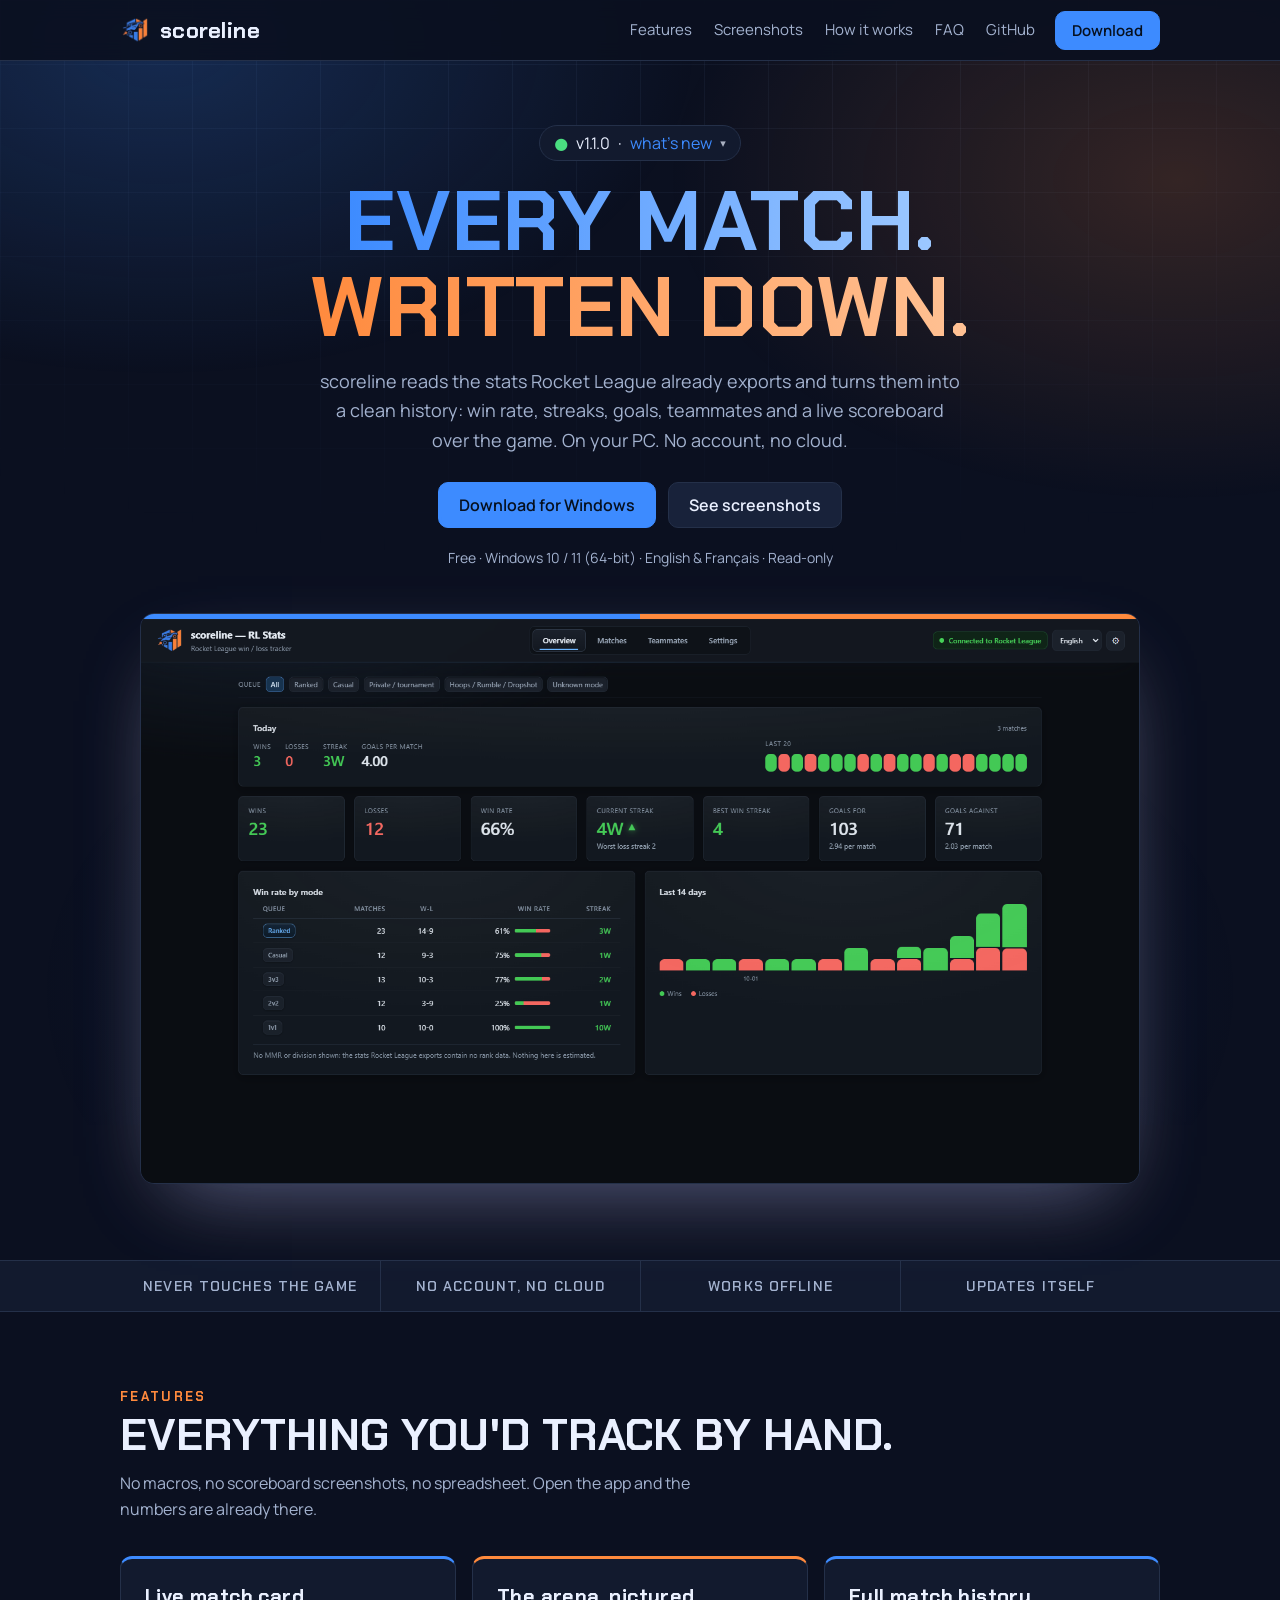
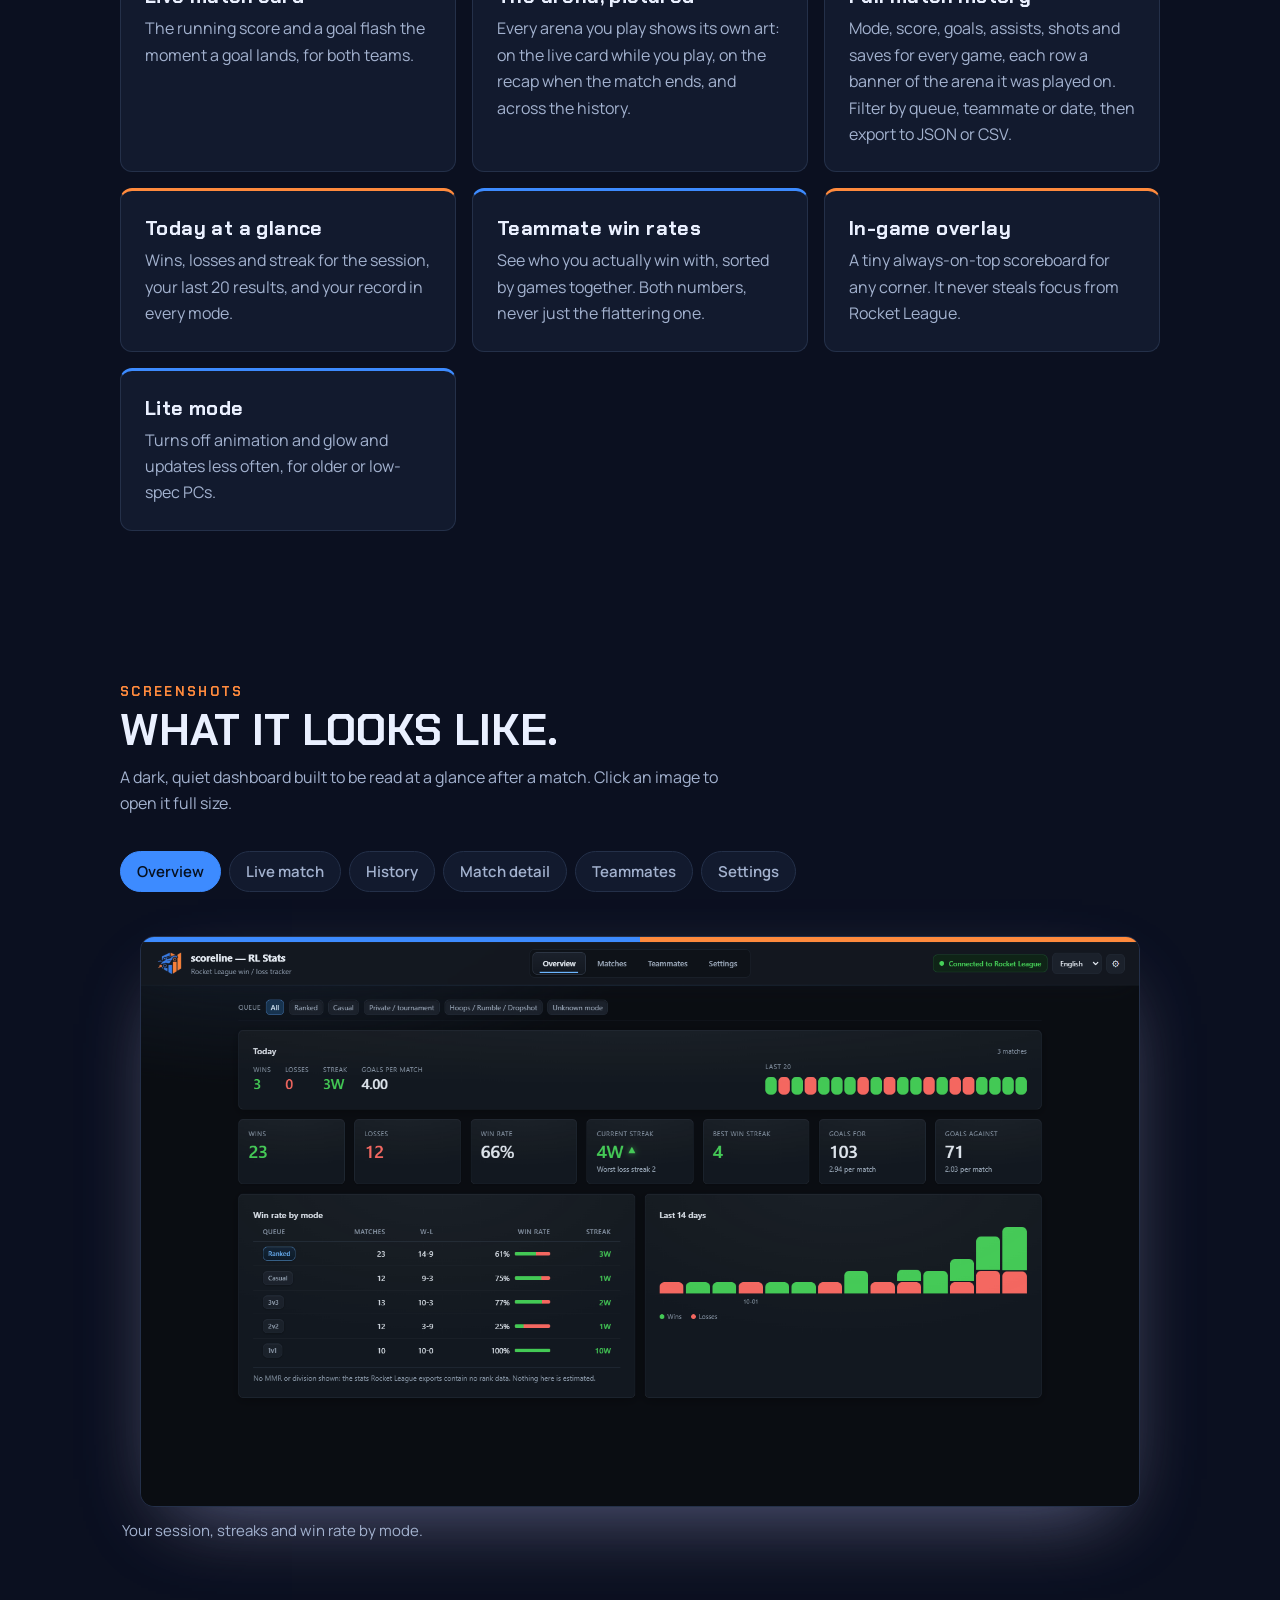
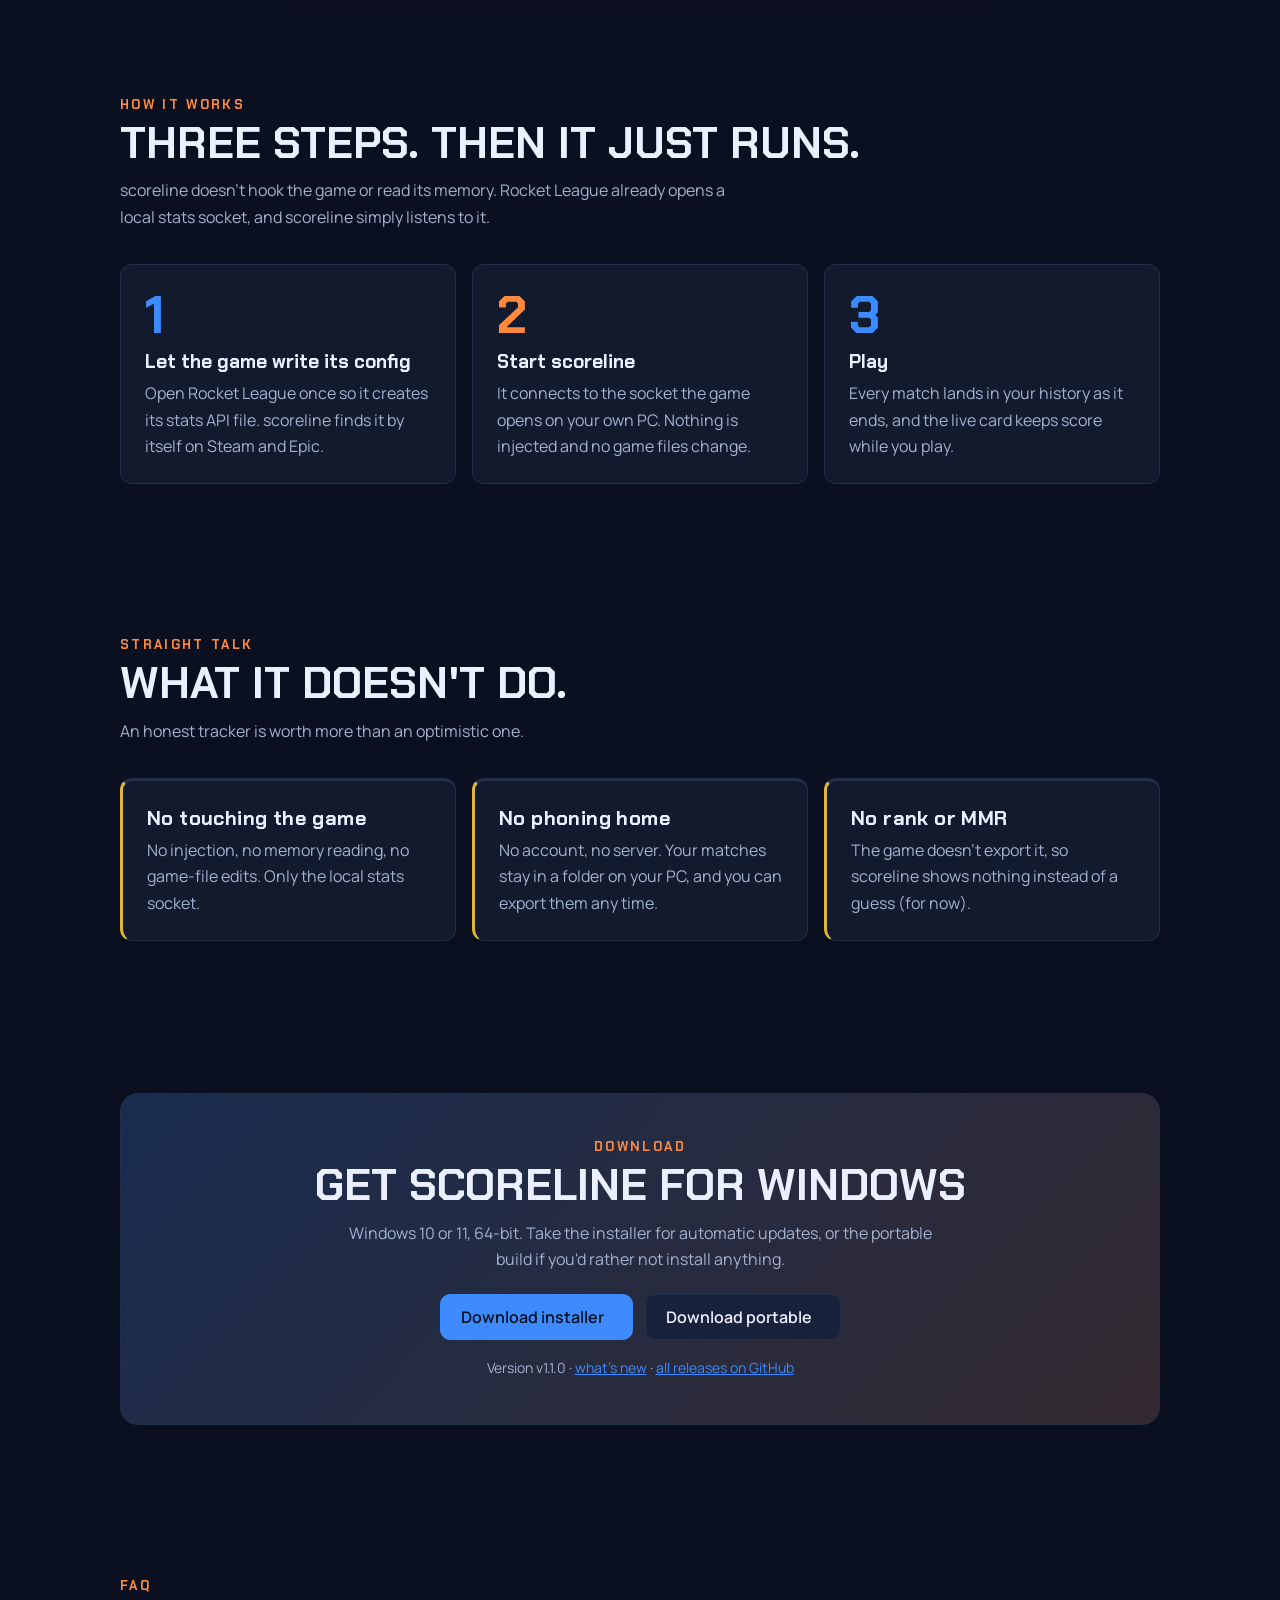
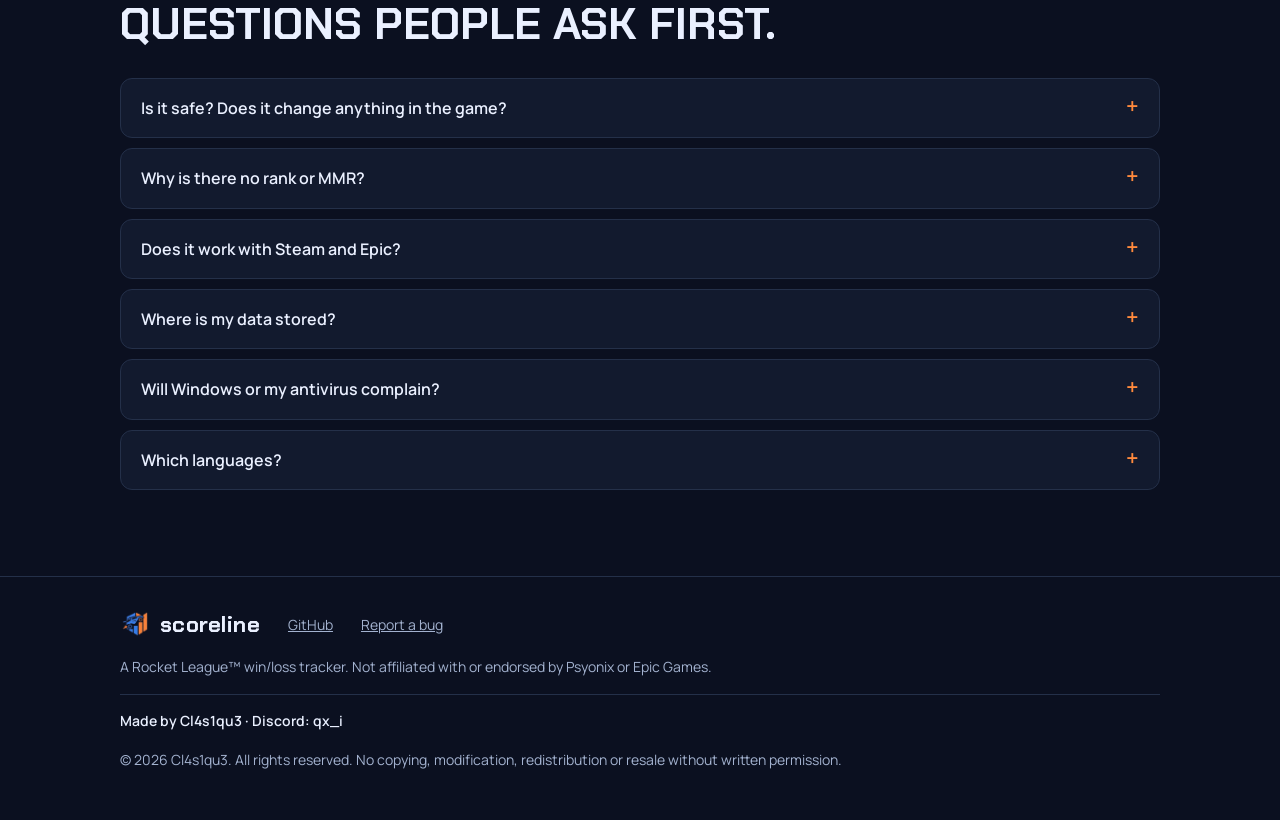
==== commit 68682dc3: "site: the version pill opens the release notes (1.1.0 features)" ====
--- a/docs/index.html
+++ b/docs/index.html
@@ -98,6 +98,28 @@
 @media(max-width:860px){.grid,.steps,.honest{grid-template-columns:1fr}.strip .wrap{grid-template-columns:1fr 1fr}.strip span:nth-child(3){border-left:0}.strip span:nth-child(n+3){border-top:1px solid var(--line)}.links{display:none}.nav .btn{margin-left:auto}}
 .btn{transition:transform .15s,border-color .15s,background .15s}.btn:hover{transform:translateY(-2px)}
 .pill b{display:inline-block;animation:blink 2s ease-in-out infinite}
+/* The version pill is the way into the release notes. */
+.pill-btn{font:inherit;color:inherit;display:inline-flex;align-items:center;gap:8px;cursor:pointer}
+.pill-btn:hover{border-color:#3a4a6e;color:var(--text)}
+.pill-btn .see{color:var(--blue)}
+.pill-btn .caret{font-size:11px;opacity:.7}
+.linky{background:none;border:0;padding:0;font:inherit;color:var(--blue);cursor:pointer;text-decoration:underline}
+/* Release notes. A native <dialog>, so Escape, the focus trap and the backdrop
+   are the browser's job rather than ours. */
+dialog.notes{width:min(660px,92vw);max-height:86vh;margin:auto;padding:0;border:1px solid var(--line);border-radius:18px;background:var(--panel);color:var(--text);box-shadow:0 30px 80px rgba(0,0,0,.6);overflow:auto}
+dialog.notes::backdrop{background:rgba(4,7,13,.74)}
+dialog.notes[open]{animation:fade .2s ease-out}
+.nhead{position:sticky;top:0;z-index:1;display:flex;align-items:flex-start;justify-content:space-between;gap:16px;padding:22px 24px 16px;border-bottom:1px solid var(--line);background:var(--panel)}
+.nhead h3{margin:0;font:700 22px var(--head)}
+.nhead p{margin:5px 0 0;color:var(--dim);font-size:14px}
+.nclose{flex:none;padding:7px 13px;font-size:15px;line-height:1}
+.nbody{padding:20px 24px 24px}
+.nbody ul{margin:0;padding:0;list-style:none;display:grid;gap:16px}
+.nbody li{position:relative;padding-left:26px;color:var(--dim);font-size:16px;line-height:1.5}
+.nbody li:before{content:"";position:absolute;left:0;top:7px;width:9px;height:9px;border-radius:50%;background:var(--blue)}
+.nbody li b{display:block;color:var(--text)}
+.nfoot{margin:24px 0 0;padding-top:16px;border-top:1px solid var(--line);color:var(--dim);font-size:14px}
+.nfoot a{color:var(--blue)}
 .hero .wrap>*{animation:rise .8s cubic-bezier(.2,.7,.2,1) both}
 .hero .wrap>:nth-child(2){animation-delay:.08s}.hero .wrap>:nth-child(3){animation-delay:.18s}.hero .wrap>:nth-child(4){animation-delay:.28s}.hero .wrap>:nth-child(5){animation-delay:.36s}
 .hero .wrap>.frame{animation:rise .9s cubic-bezier(.2,.7,.2,1) .45s both,float 9s ease-in-out 1.5s infinite}
@@ -125,7 +147,7 @@
 </div></nav>
 
 <header class="hero" id="top"><div class="wrap">
-  <span class="pill"><b>●</b> <span class="js-ver">v1.0.0</span> · out now on GitHub</span>
+  <button type="button" class="pill pill-btn js-notes" aria-haspopup="dialog" aria-controls="notes"><b>●</b> <span class="js-ver">v1.1.0</span> · <span class="see">what's new</span> <span class="caret">▾</span></button>
   <h1><span class="b">Every match.</span><br><span class="o">Written down.</span></h1>
   <p class="lead">scoreline reads the stats Rocket League already exports and turns them into a clean history: win rate, streaks, goals, teammates and a live scoreboard over the game. On your PC. No account, no cloud.</p>
   <div class="cta">
@@ -143,7 +165,8 @@
   <p class="sub">No macros, no scoreboard screenshots, no spreadsheet. Open the app and the numbers are already there.</p>
   <div class="grid">
     <article class="card"><h3>Live match card</h3><p>The running score and a goal flash the moment a goal lands, for both teams.</p></article>
-    <article class="card"><h3>Full match history</h3><p>Mode, score, goals, assists and saves for every game. Filter by queue, teammate or date, then export to JSON or CSV.</p></article>
+    <article class="card"><h3>The arena, pictured</h3><p>Every arena you play shows its own art: on the live card while you play, on the recap when the match ends, and across the history.</p></article>
+    <article class="card"><h3>Full match history</h3><p>Mode, score, goals, assists, shots and saves for every game, each row a banner of the arena it was played on. Filter by queue, teammate or date, then export to JSON or CSV.</p></article>
     <article class="card"><h3>Today at a glance</h3><p>Wins, losses and streak for the session, your last 20 results, and your record in every mode.</p></article>
     <article class="card"><h3>Teammate win rates</h3><p>See who you actually win with, sorted by games together. Both numbers, never just the flattering one.</p></article>
     <article class="card"><h3>In-game overlay</h3><p>A tiny always-on-top scoreboard for any corner. It never steals focus from Rocket League.</p></article>
@@ -193,7 +216,7 @@
     <a class="btn btn-go js-setup" href="https://github.com/scoreline001/rl-stats/releases/latest">Download installer <span class="js-setup-size"></span></a>
     <a class="btn js-portable" href="https://github.com/scoreline001/rl-stats/releases/latest">Download portable <span class="js-portable-size"></span></a>
   </div>
-  <small>Version <span class="js-ver">v1.0.0</span> · <a href="https://github.com/scoreline001/rl-stats/releases">all releases on GitHub</a></small>
+  <small>Version <span class="js-ver">v1.1.0</span> · <button type="button" class="linky js-notes" aria-haspopup="dialog" aria-controls="notes">what's new</button> · <a href="https://github.com/scoreline001/rl-stats/releases">all releases on GitHub</a></small>
 </div></div></section>
 
 <section id="faq"><div class="wrap">
@@ -214,6 +237,23 @@
   <p class="credit">Made by Cl4s1qu3 · Discord: qx_i</p>
   <p class="copyright">© 2026 Cl4s1qu3. All rights reserved. No copying, modification, redistribution or resale without written permission.</p>
 </div></footer>
+
+<!--
+  Release notes. The version pill (and the line under the download buttons)
+  opens this: a short, hand-written list of what changed in the version the
+  page is advertising. Kept in the page rather than fetched, so it reads the
+  same whether or not the GitHub API answers.
+-->
+<dialog class="notes" id="notes" aria-labelledby="notes-title">
+  <div class="nhead">
+    <div>
+      <h3 id="notes-title">What's new</h3>
+      <p id="notes-sub"></p>
+    </div>
+    <button type="button" class="btn nclose" id="notes-close" aria-label="Close">✕</button>
+  </div>
+  <div class="nbody" id="notes-body"></div>
+</dialog>
 
 <script>
 (function(){
@@ -260,6 +300,74 @@
     apply(d);
   }).catch(function(){});
 })();
+(function(){
+  // What changed in the version this page advertises. One entry per release; a
+  // version with no entry falls back to the release list on GitHub. Written by
+  // hand on purpose: the notes have to read the same whether or not the API
+  // answers, and they are the one place the page speaks in its own voice.
+  var NOTES={
+    'v1.1.0':{sub:'The maps release — 12 October 2026',items:[
+      ['The arena, pictured','While you play, the live card sits on the arena the game just reported.'],
+      ['The recap keeps it','When the match ends, the summary stays on that arena as its backdrop.'],
+      ['History as banners','Every row of the match history is a banner of the arena it was played on, and the picture pushes in slowly when you point at one.'],
+      ['Shots','The compact stat line is G / A / S / Shots now.'],
+      ['Nothing invented','A match whose arena was never reported shows no picture at all, the same way the app never guesses a number.']
+    ]},
+    'v1.0.0':{sub:'The first release — 10 October 2026',items:[
+      ['Live scoreboard','The running score over the game, and a goal flash the moment a goal lands.'],
+      ['Match history','Every match written down as it ends, with filters and JSON / CSV export.'],
+      ['Teammates','Win rate with everyone you queued with — both numbers, not just the flattering one.']
+    ]}
+  };
+
+  var RELEASES='https://github.com/scoreline001/rl-stats/releases';
+  var dlg=document.getElementById('notes'),body=document.getElementById('notes-body'),sub=document.getElementById('notes-sub');
+
+  function currentTag(){
+    var el=document.querySelector('.js-ver'),t=el?el.textContent.trim():'';
+    if(!/^v?\d/.test(t))return '';
+    return t.charAt(0)==='v'?t:'v'+t;
+  }
+  function fill(){
+    var v=currentTag(),n=NOTES[v];
+    body.textContent='';
+    if(!n){
+      var miss=document.createElement('p');
+      miss.className='nfoot';miss.style.marginTop='0';
+      miss.textContent=v?('The notes for '+v+' are on GitHub.'):'Pick a release on GitHub to read its notes.';
+      body.appendChild(miss);
+      sub.textContent=v?v:'';
+      return;
+    }
+    sub.textContent=v+' · '+n.sub;
+    var ul=document.createElement('ul');
+    n.items.forEach(function(it){
+      var li=document.createElement('li'),b=document.createElement('b'),txt=document.createElement('span');
+      b.textContent=it[0];txt.textContent=it[1];
+      li.appendChild(b);li.appendChild(txt);ul.appendChild(li);
+    });
+    body.appendChild(ul);
+    var a=document.createElement('a'),foot=document.createElement('p');
+    foot.className='nfoot';
+    a.href=RELEASES+'/tag/'+v;
+    a.textContent='Sizes, hashes and every release on GitHub';
+    foot.appendChild(a);
+    body.appendChild(foot);
+  }
+  function openNotes(){
+    if(!dlg)return;
+    if(typeof dlg.showModal!=='function'){location.href=RELEASES;return;}
+    fill();
+    if(!dlg.open)dlg.showModal();
+    document.getElementById('notes-close').focus();
+  }
+
+  [].forEach.call(document.querySelectorAll('.js-notes'),function(b){b.addEventListener('click',openNotes);});
+  if(dlg){
+    document.getElementById('notes-close').addEventListener('click',function(){dlg.close();});
+    dlg.addEventListener('click',function(e){if(e.target===dlg)dlg.close();});
+  }
+})();
 </script>
 </body>
 </html>
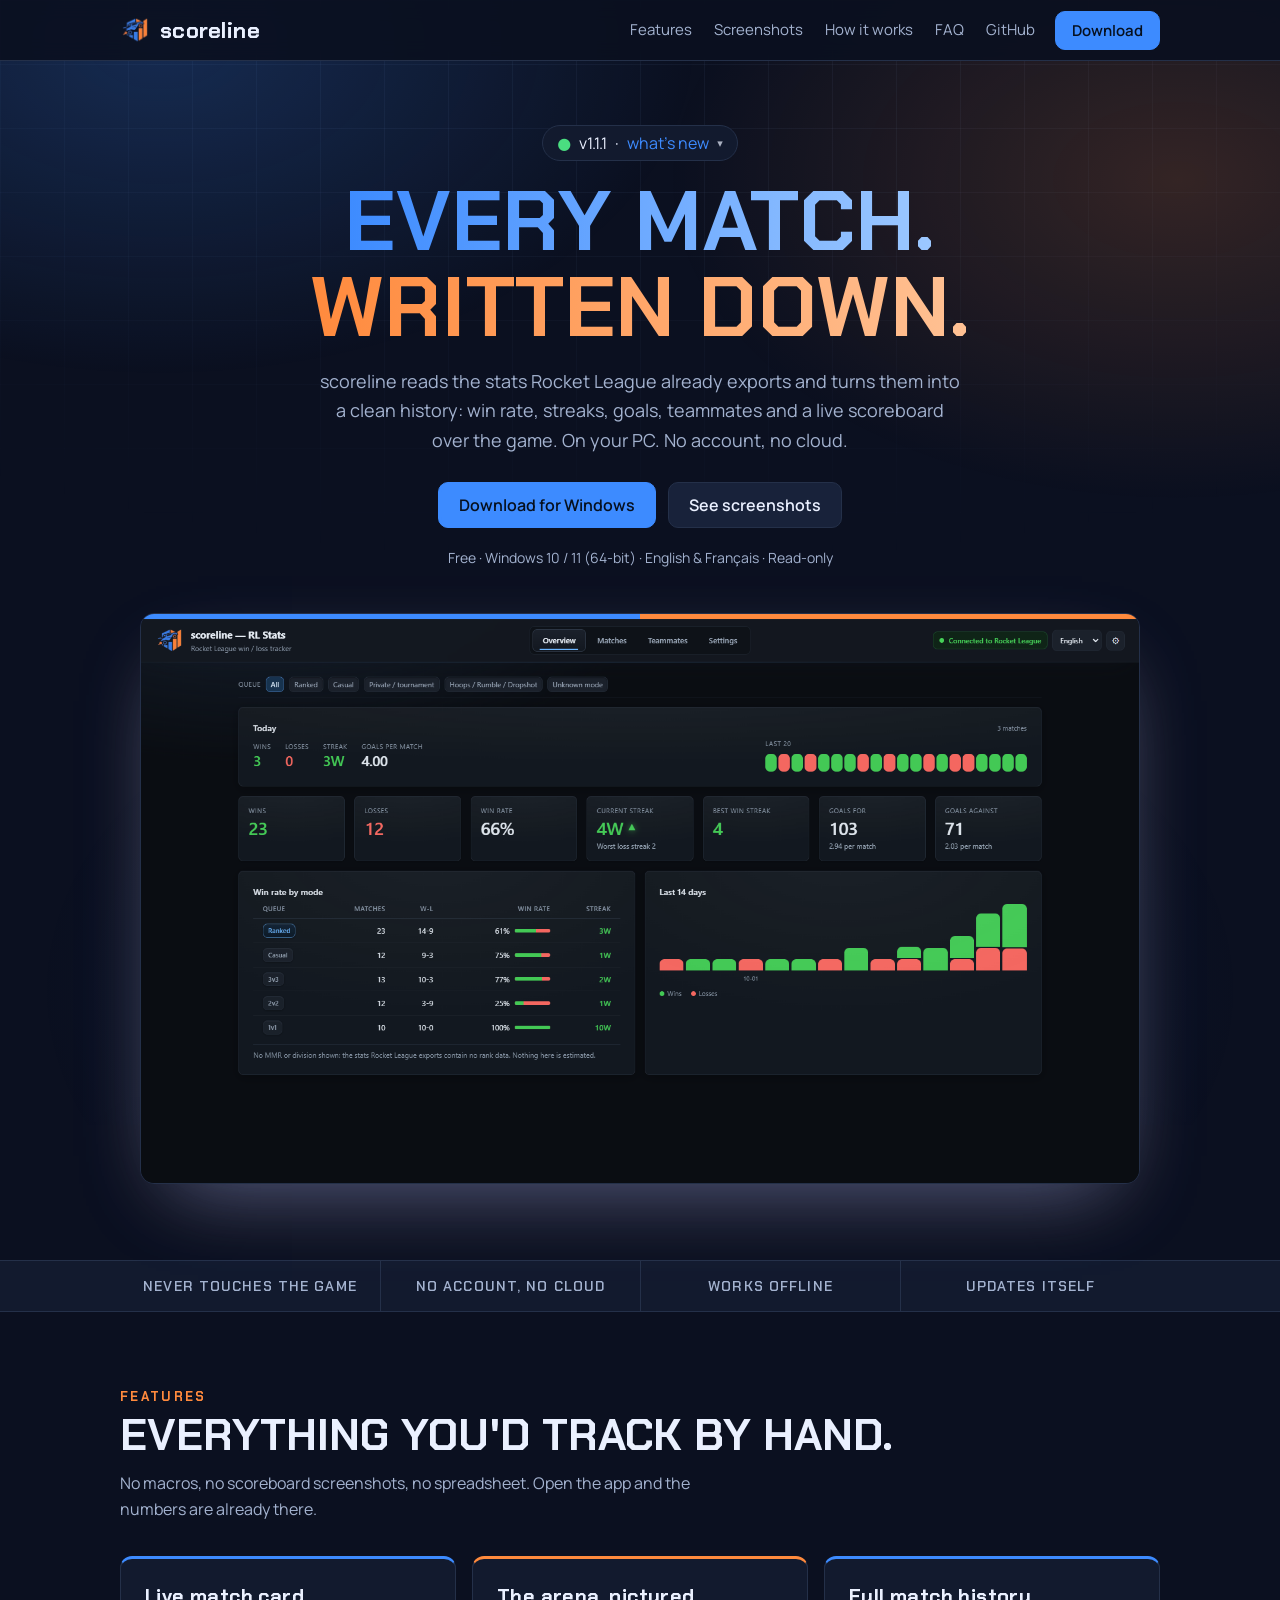
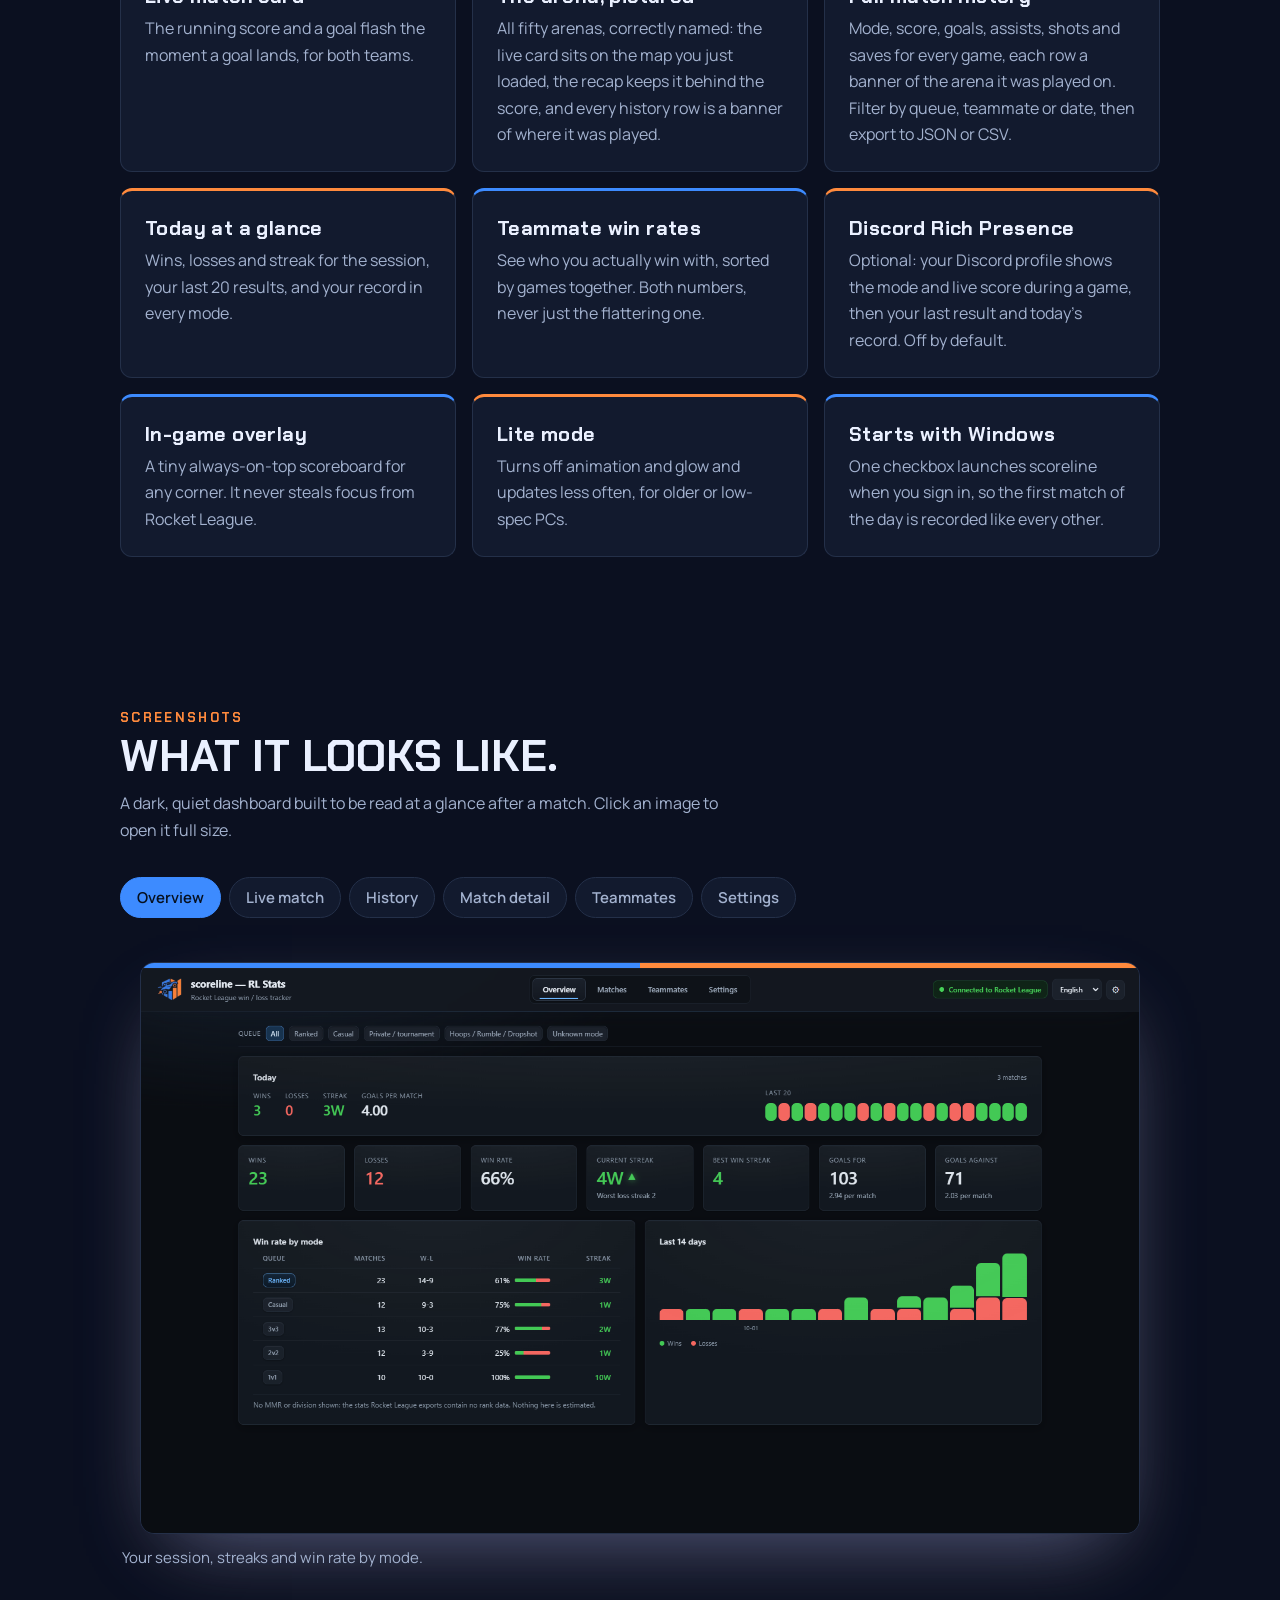
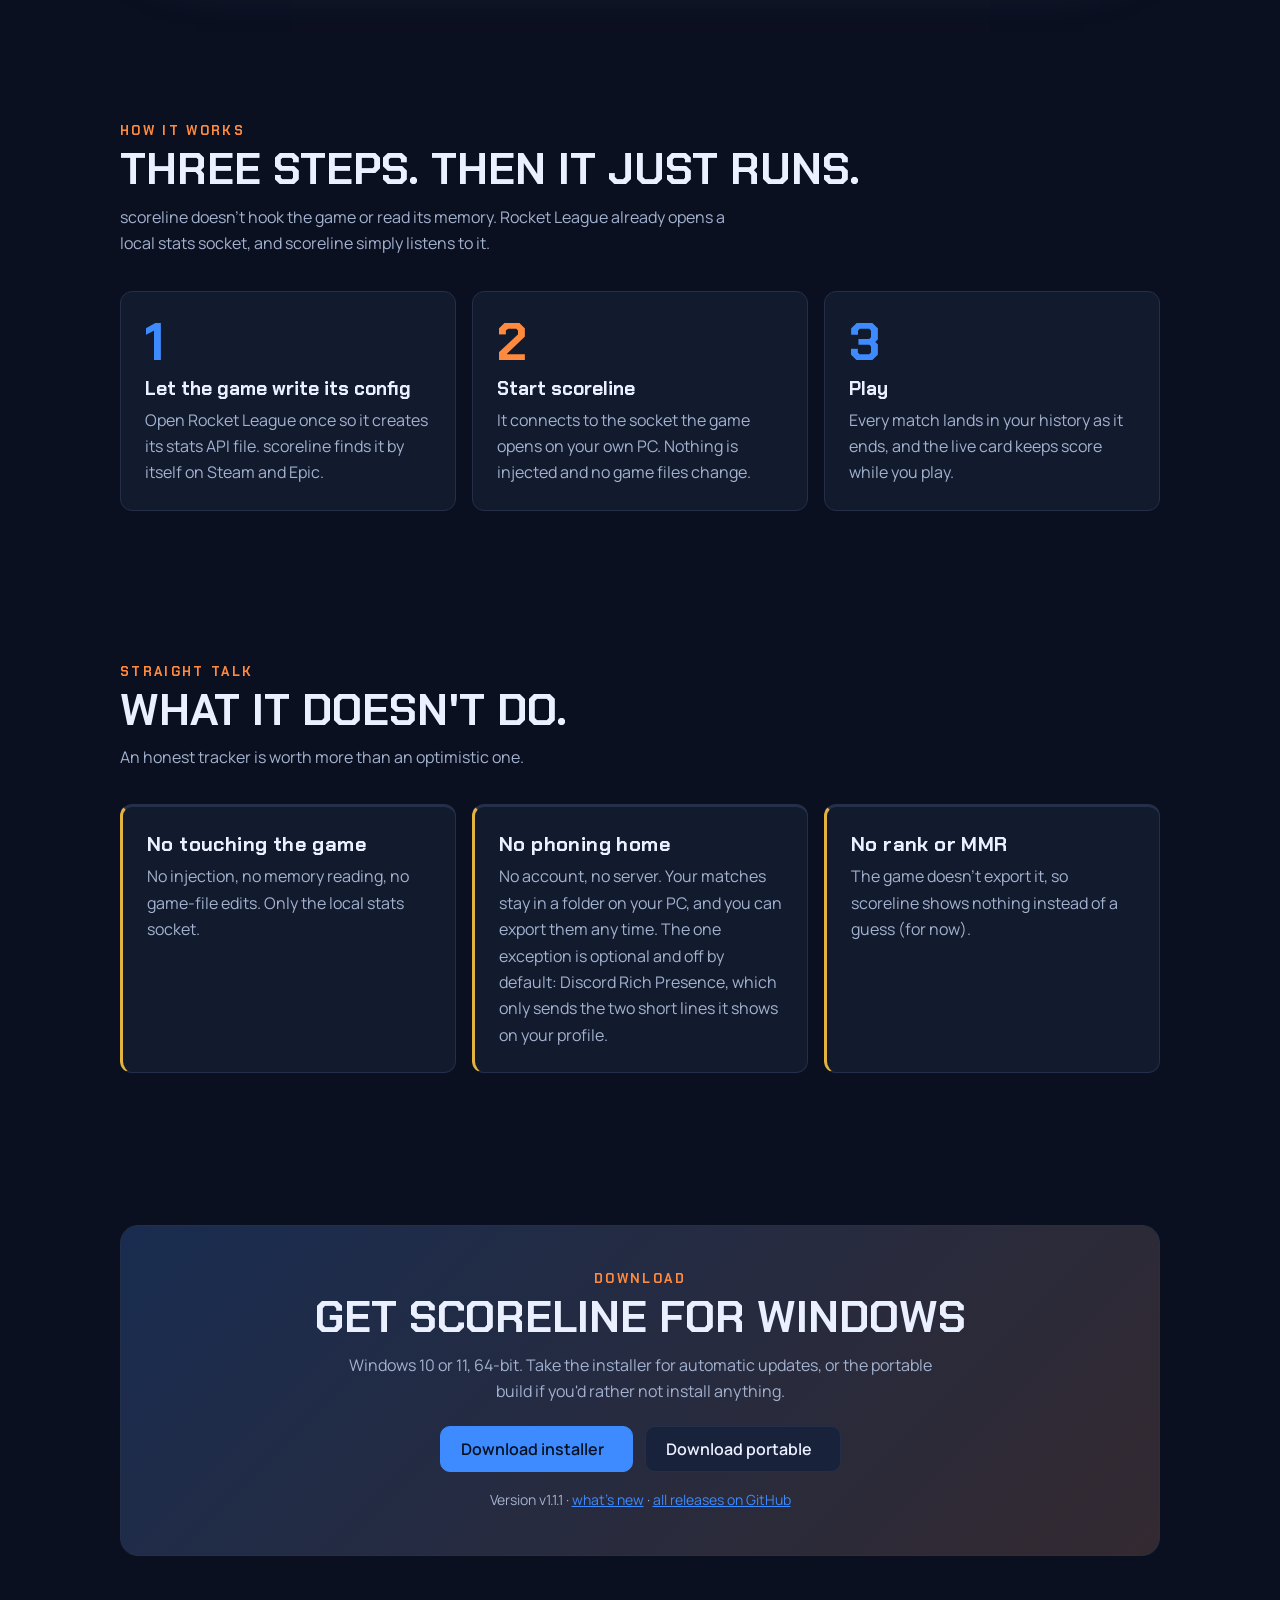
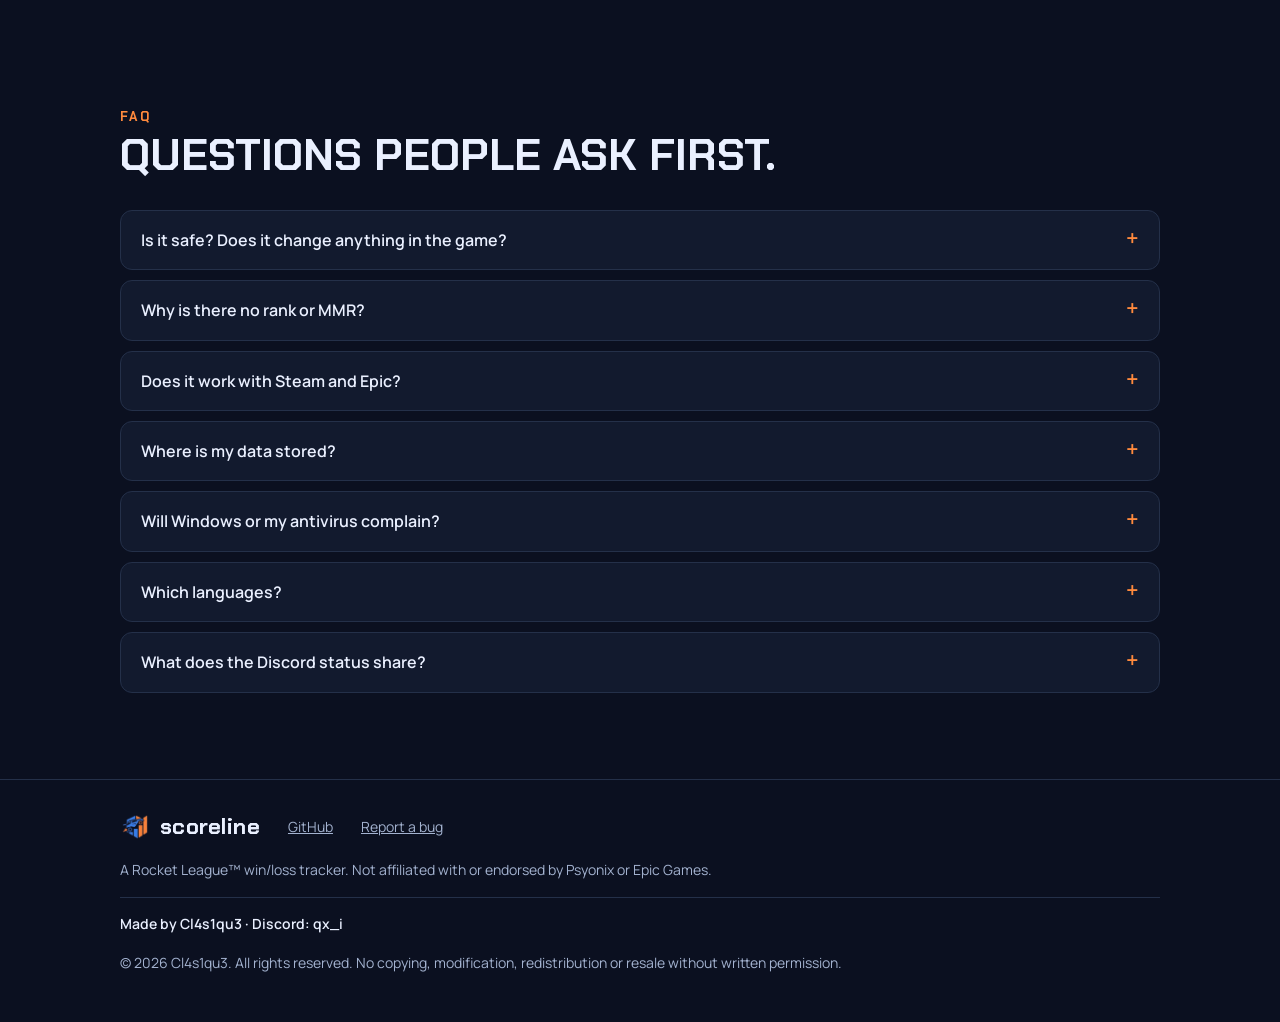
==== commit 40c89e69: "site: scoreline 1.1.1 release notes" ====
--- a/docs/index.html
+++ b/docs/index.html
@@ -147,7 +147,7 @@
 </div></nav>
 
 <header class="hero" id="top"><div class="wrap">
-  <button type="button" class="pill pill-btn js-notes" aria-haspopup="dialog" aria-controls="notes"><b>●</b> <span class="js-ver">v1.1.0</span> · <span class="see">what's new</span> <span class="caret">▾</span></button>
+  <button type="button" class="pill pill-btn js-notes" aria-haspopup="dialog" aria-controls="notes"><b>●</b> <span class="js-ver">v1.1.1</span> · <span class="see">what's new</span> <span class="caret">▾</span></button>
   <h1><span class="b">Every match.</span><br><span class="o">Written down.</span></h1>
   <p class="lead">scoreline reads the stats Rocket League already exports and turns them into a clean history: win rate, streaks, goals, teammates and a live scoreboard over the game. On your PC. No account, no cloud.</p>
   <div class="cta">
@@ -165,12 +165,14 @@
   <p class="sub">No macros, no scoreboard screenshots, no spreadsheet. Open the app and the numbers are already there.</p>
   <div class="grid">
     <article class="card"><h3>Live match card</h3><p>The running score and a goal flash the moment a goal lands, for both teams.</p></article>
-    <article class="card"><h3>The arena, pictured</h3><p>Every arena you play shows its own art: on the live card while you play, on the recap when the match ends, and across the history.</p></article>
+    <article class="card"><h3>The arena, pictured</h3><p>All fifty arenas, correctly named: the live card sits on the map you just loaded, the recap keeps it behind the score, and every history row is a banner of where it was played.</p></article>
     <article class="card"><h3>Full match history</h3><p>Mode, score, goals, assists, shots and saves for every game, each row a banner of the arena it was played on. Filter by queue, teammate or date, then export to JSON or CSV.</p></article>
     <article class="card"><h3>Today at a glance</h3><p>Wins, losses and streak for the session, your last 20 results, and your record in every mode.</p></article>
     <article class="card"><h3>Teammate win rates</h3><p>See who you actually win with, sorted by games together. Both numbers, never just the flattering one.</p></article>
+    <article class="card"><h3>Discord Rich Presence</h3><p>Optional: your Discord profile shows the mode and live score during a game, then your last result and today's record. Off by default.</p></article>
     <article class="card"><h3>In-game overlay</h3><p>A tiny always-on-top scoreboard for any corner. It never steals focus from Rocket League.</p></article>
     <article class="card"><h3>Lite mode</h3><p>Turns off animation and glow and updates less often, for older or low-spec PCs.</p></article>
+    <article class="card"><h3>Starts with Windows</h3><p>One checkbox launches scoreline when you sign in, so the first match of the day is recorded like every other.</p></article>
   </div>
 </div></section>
 
@@ -203,7 +205,7 @@
   <p class="sub">An honest tracker is worth more than an optimistic one.</p>
   <div class="honest">
     <article class="card"><h3>No touching the game</h3><p>No injection, no memory reading, no game-file edits. Only the local stats socket.</p></article>
-    <article class="card"><h3>No phoning home</h3><p>No account, no server. Your matches stay in a folder on your PC, and you can export them any time.</p></article>
+    <article class="card"><h3>No phoning home</h3><p>No account, no server. Your matches stay in a folder on your PC, and you can export them any time. The one exception is optional and off by default: Discord Rich Presence, which only sends the two short lines it shows on your profile.</p></article>
     <article class="card"><h3>No rank or MMR</h3><p>The game doesn't export it, so scoreline shows nothing instead of a guess (for now).</p></article>
   </div>
 </div></section>
@@ -216,7 +218,7 @@
     <a class="btn btn-go js-setup" href="https://github.com/scoreline001/rl-stats/releases/latest">Download installer <span class="js-setup-size"></span></a>
     <a class="btn js-portable" href="https://github.com/scoreline001/rl-stats/releases/latest">Download portable <span class="js-portable-size"></span></a>
   </div>
-  <small>Version <span class="js-ver">v1.1.0</span> · <button type="button" class="linky js-notes" aria-haspopup="dialog" aria-controls="notes">what's new</button> · <a href="https://github.com/scoreline001/rl-stats/releases">all releases on GitHub</a></small>
+  <small>Version <span class="js-ver">v1.1.1</span> · <button type="button" class="linky js-notes" aria-haspopup="dialog" aria-controls="notes">what's new</button> · <a href="https://github.com/scoreline001/rl-stats/releases">all releases on GitHub</a></small>
 </div></div></section>
 
 <section id="faq"><div class="wrap">
@@ -227,6 +229,7 @@
   <details><summary>Where is my data stored?</summary><p>On your PC, in <code>%APPDATA%\scoreline</code>. Nothing is uploaded, and you can export your history to JSON or CSV from the Matches tab.</p></details>
   <details><summary>Will Windows or my antivirus complain?</summary><p>SmartScreen may say "unknown publisher" because releases aren't code-signed (a certificate costs money). Click <strong>More info → Run anyway</strong>. scoreline isn't open source, so download it only from GitHub Releases.</p></details>
   <details><summary>Which languages?</summary><p>English and French, switchable in Settings.</p></details>
+  <details><summary>What does the Discord status share?</summary><p>Only what you can see on your profile: the mode and score while a match runs, then your last result and today's win/loss. It is off by default, needs a Discord application ID you create yourself, and is the app's only outbound connection. Turn it off in Settings whenever you like.</p></details>
 </div></section>
 
 <footer><div class="wrap">
@@ -306,6 +309,14 @@
   // hand on purpose: the notes have to read the same whether or not the API
   // answers, and they are the one place the page speaks in its own voice.
   var NOTES={
+    'v1.1.1':{sub:'The arenas & Discord release — 24 October 2026',items:[
+      ['Every arena, named right','All fifty arenas now carry their real in-game name and their own picture — the ones the game reports but the app used to show as a bare asset name included.'],
+      ['Art for 48 of them','Pictures come from the game, the Rocket League Wiki and Liquipedia (CC BY-SA 3.0). Vent and Force Field have no published art, so they stay as colour tiles rather than a made-up image.'],
+      ['A bigger match drawer','Opening a match now gives you a wider panel, a larger score and the arena as a plate in the header.'],
+      ['Discord Rich Presence','Optional and off by default: your Discord profile shows the mode and live score during a game, then your last result and today\'s record. You bring your own Discord application ID, and the app never pretends to be Rocket League.'],
+      ['Starts with Windows','One checkbox in Settings launches scoreline when you sign in, so the first match of the day is recorded too.'],
+      ['The overview you know','The dashboard is back to its 1.1.0 layout: today, live, the six headline numbers, win rate by mode and the last 14 days.']
+    ]},
     'v1.1.0':{sub:'The maps release — 12 October 2026',items:[
       ['The arena, pictured','While you play, the live card sits on the arena the game just reported.'],
       ['The recap keeps it','When the match ends, the summary stays on that arena as its backdrop.'],
